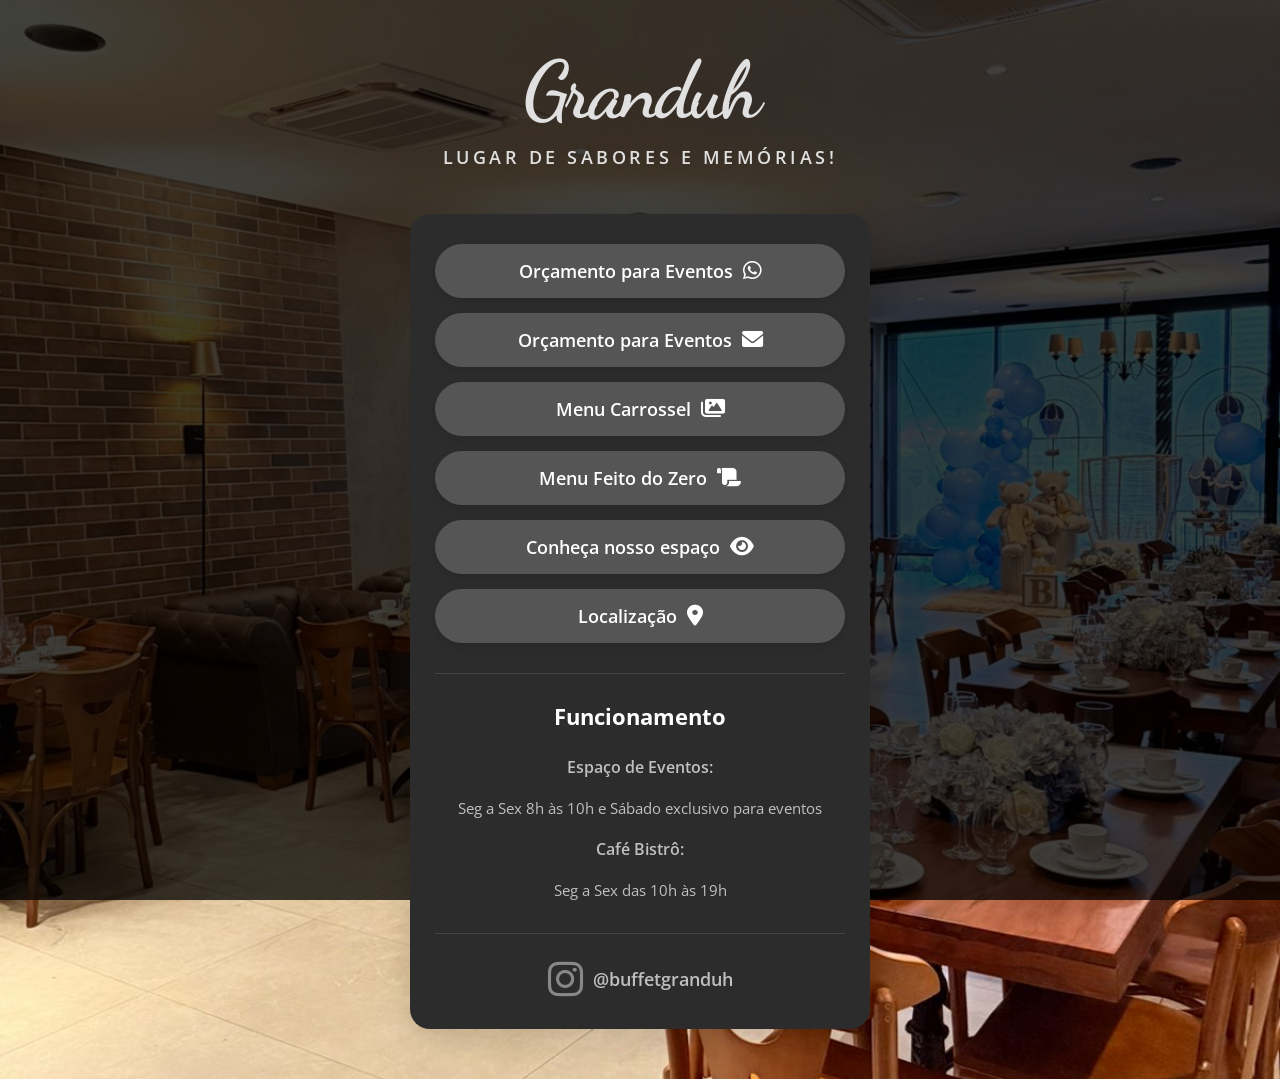
==== index.html @ c4400aa4 "como subir todos os arquivos de forma eficiente" ====
<!DOCTYPE html>
<html lang="pt-BR">
<head>
    <meta charset="UTF-8">
    <meta name="viewport" content="width=device-width, initial-scale=1.0">
    <title>Granduh - Buffet e Eventos</title>
    <!-- Link para o Font Awesome para os ícones -->
    <link rel="stylesheet" href="https://cdnjs.cloudflare.com/ajax/libs/font-awesome/6.0.0-beta3/css/all.min.css">
    <link rel="stylesheet" href="style.css">
</head>
<body class="theme-gray-black">
    <!-- Contêiner principal para toda a página, que receberá o background e o overlay via CSS -->
    <div class="page-container">
        <!-- Seção do cabeçalho com o logo e o slogan -->
        <header class="site-header">
            <!-- Aqui será o logo 'Granduh'. Pode ser um <h1> estilizado ou uma imagem <img> -->
            <h1 class="logo">Granduh</h1>
            <p class="tagline">LUGAR DE SABORES E MEMÓRIAS!</p>
        </header>

        <!-- O cartão principal de conteúdo, centralizado na página, que contém todos os elementos -->
        <main class="content-card">
            <!-- Seção de navegação com os botões de ação -->
                        <nav class="links-navigation">
                <a href="https://api.whatsapp.com/send/?phone=5563991335436&text&type=phone_number&app_absent=0" class="action-button">
                    <span>Orçamento para Eventos</span>
                    <i class="fab fa-whatsapp"></i>
                </a>
                <a href="#" class="action-button">
                    <span>Orçamento para Eventos</span>
                    <i class="fas fa-envelope"></i>
                </a>
                <!-- Link para o menu em carrossel -->
                <a href="menu-carrossel.html" class="action-button">
                    <span>Menu Carrossel</span>
                    <i class="fas fa-images"></i> <!-- Ícone de imagens para carrossel -->
                </a>
                <!-- Novo botão para o menu feito do zero -->
                <a href="menu-do-zero.html" class="action-button">
                    <span>Menu Feito do Zero</span>
                    <i class="fas fa-scroll"></i> <!-- Ícone de pergaminho para menu textual -->
                </a>
                <a href="https://www.instagram.com/buffetgranduh/" class="action-button">
                    <span>Conheça nosso espaço</span>
                    <i class="fas fa-eye"></i>
                </a>
                <a href="https://share.google/QjooSn7MTpg4clOXf" class="action-button">
                    <span>Localização</span>
                    <i class="fas fa-map-marker-alt"></i>
                </a>
            </nav>

            <!-- Seção de informações de funcionamento -->
            <section class="schedule-info">
                <h2 class="schedule-title">Funcionamento</h2>
                <div class="schedule-item">
                    <p class="schedule-category">Espaço de Eventos:</p>
                    <p class="schedule-details">Seg a Sex 8h às 10h e Sábado exclusivo para eventos</p>
                </div>
                <div class="schedule-item">
                    <p class="schedule-category">Café Bistrô:</p>
                    <p class="schedule-details">Seg a Sex das 10h às 19h</p>
                </div>
            </section>

            <!-- Rodapé do cartão com o link para o Instagram -->
            <footer class="social-link">
                <a href="https://www.instagram.com/buffetgranduh/" class="instagram-profile">
                    <i class="fab fa-instagram"></i>
                    <span>@buffetgranduh</span> <!-- Placeholder para o usuário do Instagram -->
                </a>
            </footer>
        </main>
    </div>
</body>
</html>
---- style.css ----
/* style.css */

/* Import Google Fonts - Dancing Script para o logo e Open Sans para o restante */
@import url('https://fonts.googleapis.com/css2?family=Dancing+Script:wght@400;700&family=Open+Sans:ital,wght@0,400;0,600;0,700;1,400&display=swap');

/* Reset Básico & Box Sizing */
*, *::before, *::after {
    box-sizing: border-box;
}

html {
    scroll-behavior: smooth; /* Rolagem suave para âncoras */
}

/* --- VARIÁVEIS CSS (PALETA ORIGINAL: BEGE, MARROM, BRONZE) --- */
/* Estas são as cores padrão, caso nenhuma classe de tema seja aplicada ao body */
:root {
    --page-bg-color: transparent; /* A imagem de fundo é o principal background */
    --page-overlay-color: rgba(76, 68, 60, 0.7); /* Marrom escuro com 70% de transparência */
    --header-text-color: #F2E3BC; /* Bege claro */
    --card-bg-color: #F2E3BC; /* Bege claro */
    --card-border-color: #E0D3B0; /* Tom mais claro da cor base do cartão */
    --main-text-color: #4C443C; /* Marrom escuro */
    --schedule-title-color: #2A2A2A; /* Quase preto */
    --button-bg-color: #B57E42; /* Bronze */
    --button-text-color: #F2E3BC; /* Bege claro */
    --button-hover-bg-color: #A36D3E; /* Bronze mais escuro */
    --social-icon-color: #B57E42; /* Bronze */
    --social-text-color: #4C443C; /* Marrom escuro */
    --social-hover-color: #B57E42; /* Bronze */
}

/* --- PALETA 1: CINZA E PRETO (THEME-GRAY-BLACK) --- */
body.theme-gray-black {
    --page-bg-color: #1A1A1A; /* Fundo muito escuro */
    --page-overlay-color: rgba(0, 0, 0, 0.75); /* Preto com transparência */
    --header-text-color: #E0E0E0; /* Cinza claro para o cabeçalho */
    --card-bg-color: #2C2C2C; /* Cinza escuro para o cartão */
    --card-border-color: #444444; /* Cinza médio escuro para divisores */
    --main-text-color: #C0C0C0; /* Cinza claro para texto geral */
    --schedule-title-color: #FFFFFF; /* Branco para o título de funcionamento */
    --button-bg-color: #555555; /* Cinza médio para botões */
    --button-text-color: #FFFFFF; /* Branco para texto dos botões */
    --button-hover-bg-color: #666666; /* Cinza mais claro para hover */
    --social-icon-color: #888888; /* Cinza para ícone social */
    --social-text-color: #C0C0C0; /* Cinza claro para texto social */
    --social-hover-color: #FFFFFF; /* Branco para hover social */
}

/* --- PALETA 2: BRANCO E PRETO (THEME-WHITE-BLACK) --- */
body.theme-white-black {
    --page-bg-color: #F8F8F8; /* Fundo muito claro */
    --page-overlay-color: rgba(255, 255, 255, 0.5); /* Branco com transparência (se a imagem de fundo for escura) */
    --header-text-color: #333333; /* Cinza escuro para o cabeçalho */
    --card-bg-color: #FFFFFF; /* Branco para o cartão */
    --card-border-color: #E0E0E0; /* Cinza claro para divisores */
    --main-text-color: #444444; /* Cinza escuro para texto geral */
    --schedule-title-color: #000000; /* Preto para o título de funcionamento */
    --button-bg-color: #000000; /* Preto para botões */
    --button-text-color: #FFFFFF; /* Branco para texto dos botões */
    --button-hover-bg-color: #333333; /* Cinza escuro para hover */
    --social-icon-color: #000000; /* Preto para ícone social */
    --social-text-color: #444444; /* Cinza escuro para texto social */
    --social-hover-color: #000000; /* Preto para hover social */
}


/* --- ESTILOS GERAIS DA PÁGINA (APLICAM AS VARIÁVEIS) --- */
body {
    margin: 0;
    font-family: 'Open Sans', sans-serif;
    color: var(--main-text-color); /* Usa a variável de cor principal */
    background-color: var(--page-bg-color); /* Usa a variável de cor de fundo */
    background-image: url('file/background.jpg'); /* !!! SUBSTITUA PELA SUA URL DE IMAGEM REAL DO BUFFET !!! */
    background-size: cover;
    background-position: center center;
    background-repeat: no-repeat;
    min-height: 100vh;
    display: flex;
    justify-content: center;
    align-items: flex-start;
    overflow-y: auto;
    -webkit-overflow-scrolling: touch;
    position: relative;
    transition: background-color 0.5s ease; /* Transição suave para mudança de tema */
}

/* Efeito de overlay no fundo */
body::before {
    content: '';
    position: fixed;
    top: 0;
    left: 0;
    width: 100%;
    height: 100%;
    background-color: var(--page-overlay-color); /* Usa a variável de cor do overlay */
    z-index: -1;
    transition: background-color 0.5s ease; /* Transição suave para mudança de tema */
}

/* Container principal para o cabeçalho e o cartão de conteúdo */
.page-container {
    display: flex;
    flex-direction: column;
    align-items: center;
    padding: 50px 20px;
    width: 100%;
    max-width: 500px;
    z-index: 1;
}

/* Seção do Cabeçalho */
.site-header {
    text-align: center;
    margin-bottom: 40px;
    color: var(--header-text-color); /* Usa a variável de cor do cabeçalho */
    transition: color 0.5s ease; /* Transição suave para mudança de tema */
}

.site-header .logo {
    font-family: 'Dancing Script', cursive;
    font-size: 5rem;
    margin: 0;
    line-height: 1;
    letter-spacing: -0.05em;
    font-weight: 700;
}

.site-header .tagline {
    font-size: 1.1rem;
    letter-spacing: 0.2em;
    margin-top: 15px;
    margin-bottom: 5px;
    text-transform: uppercase;
    font-weight: 600;
}

/* Cartão de Conteúdo Principal */
.content-card {
    background-color: var(--card-bg-color); /* Usa a variável de cor de fundo do cartão */
    border-radius: 20px;
    padding: 30px 25px;
    box-shadow: 0 10px 30px rgba(0, 0, 0, 0.15);
    width: 100%;
    transition: background-color 0.5s ease, box-shadow 0.5s ease; /* Transição suave para mudança de tema */
}

/* Botões de Ação */
.action-button {
    display: flex;
    align-items: center;
    justify-content: center;
    background-color: var(--button-bg-color); /* Usa a variável de cor do botão */
    color: var(--button-text-color); /* Usa a variável de cor do texto do botão */
    text-decoration: none;
    padding: 15px 20px;
    border-radius: 30px;
    margin-bottom: 15px;
    font-size: 1.1rem;
    font-weight: 600;
    transition: background-color 0.3s ease, box-shadow 0.3s ease, color 0.3s ease; /* Transições suaves */
    box-shadow: 0 4px 8px rgba(0, 0, 0, 0.1);
}

.action-button:last-of-type {
    margin-bottom: 0;
}

.action-button:hover {
    background-color: var(--button-hover-bg-color); /* Usa a variável de cor de hover do botão */
    box-shadow: 0 6px 12px rgba(0, 0, 0, 0.2);
}

.action-button i {
    margin-left: 10px;
    font-size: 1.2em;
}

/* Seção de Funcionamento */
.schedule-info {
    margin-top: 30px;
    padding-top: 25px;
    border-top: 1px solid var(--card-border-color); /* Usa a variável de cor de borda */
    text-align: center;
    line-height: 1.6;
    transition: border-color 0.5s ease; /* Transição suave para mudança de tema */
}

.schedule-info .schedule-title {
    font-size: 1.4rem;
    font-weight: 700;
    margin-top: 0;
    margin-bottom: 20px;
    color: var(--schedule-title-color); /* Usa a variável de cor do título */
    transition: color 0.5s ease; /* Transição suave para mudança de tema */
}

.schedule-info .schedule-item {
    margin-bottom: 10px;
}

.schedule-info .schedule-category {
    font-size: 1rem;
    font-weight: 600;
    color: var(--main-text-color); /* Usa a variável de cor principal */
}

.schedule-info .schedule-details {
    font-size: 0.95rem;
    color: var(--main-text-color); /* Usa a variável de cor principal */
}

/* Link de Mídias Sociais (Instagram) */
.social-link {
    margin-top: 30px;
    padding-top: 25px;
    border-top: 1px solid var(--card-border-color); /* Usa a variável de cor de borda */
    text-align: center;
    transition: border-color 0.5s ease; /* Transição suave para mudança de tema */
}

.social-link .instagram-profile {
    display: inline-flex;
    align-items: center;
    text-decoration: none;
    color: var(--social-text-color); /* Usa a variável de cor do texto social */
    font-size: 1.1rem;
    font-weight: 600;
    transition: color 0.3s ease;
}

.social-link .instagram-profile:hover {
    color: var(--social-hover-color); /* Usa a variável de cor de hover social */
}

.social-link .instagram-profile i {
    font-size: 2.5rem;
    margin-right: 10px;
    color: var(--social-icon-color); /* Usa a variável de cor do ícone social */
    transition: color 0.3s ease;
}

/* Ajustes Responsivos para Telas Menores */
@media (max-width: 600px) {
    .page-container {
        padding: 30px 15px;
    }

    .site-header .logo {
        font-size: 4rem;
    }

    .site-header .tagline {
        font-size: 0.95rem;
        letter-spacing: 0.15em;
    }

    .content-card {
        padding: 25px 20px;
    }

    .action-button {
        font-size: 1rem;
        padding: 12px 18px;
    }

    .schedule-info .schedule-title {
        font-size: 1.3rem;
    }

    .schedule-info .schedule-category,
    .schedule-info .schedule-details {
        font-size: 0.9rem;
    }

    .social-link .instagram-profile i {
        font-size: 2.2rem;
    }
    .social-link .instagram-profile span {
        font-size: 1.05rem;
    }
}

@media (max-width: 400px) {
    .site-header .logo {
        font-size: 3.5rem;
    }
    .site-header .tagline {
        font-size: 0.85rem;
        letter-spacing: 0.1em;
    }
    .action-button {
        font-size: 0.9rem;
        padding: 10px 15px;
    }
    .social-link .instagram-profile i {
        font-size: 2rem;
    }
    .social-link .instagram-profile span {
        font-size: 1rem;
    }
}
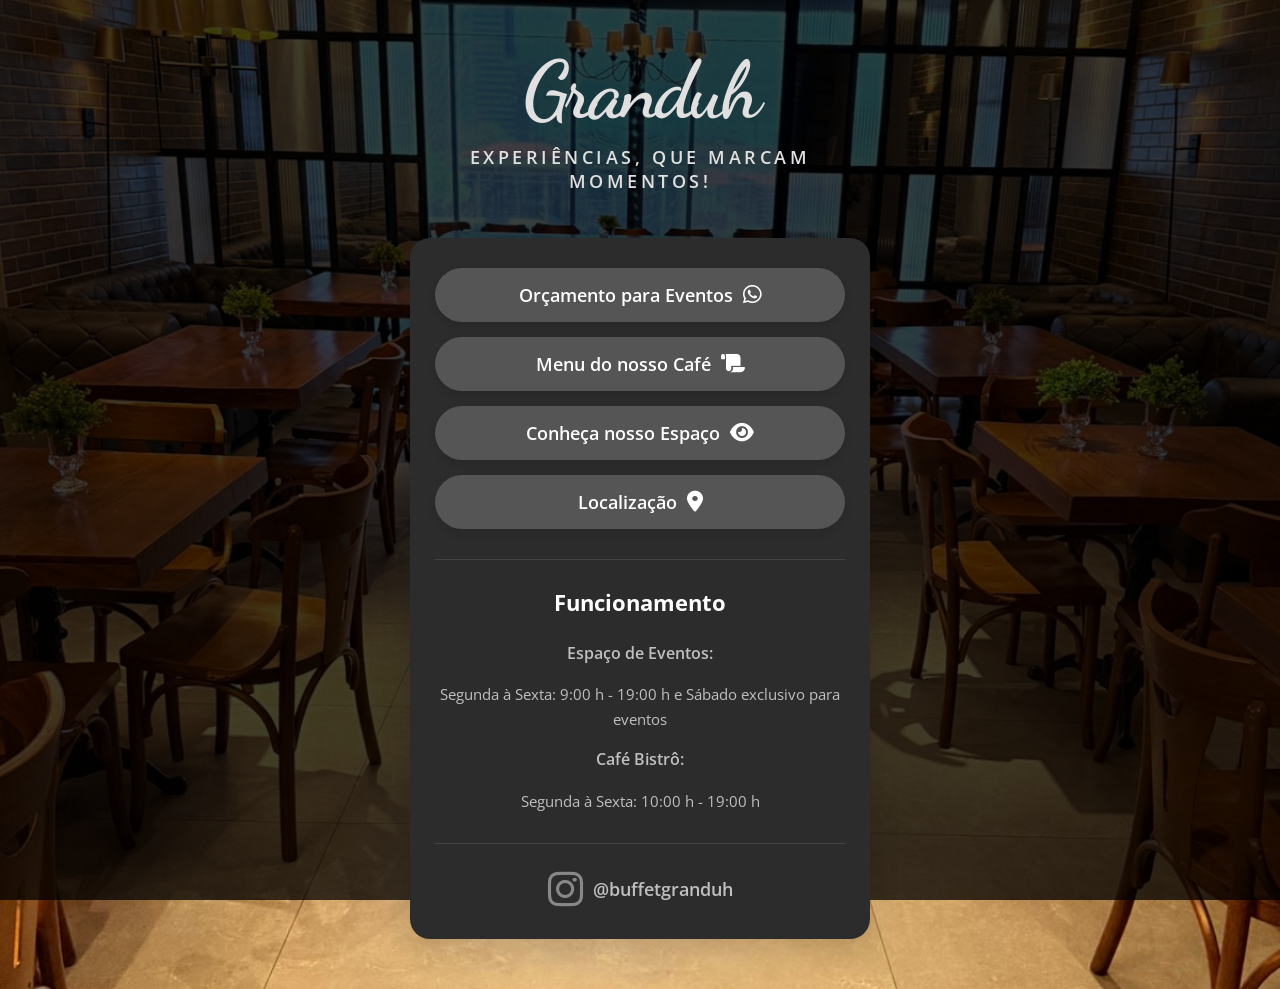
==== commit 76853ff5: "Ultimas Mudanças para ir online" ====
--- a/index.html
+++ b/index.html
@@ -15,7 +15,7 @@
         <header class="site-header">
             <!-- Aqui será o logo 'Granduh'. Pode ser um <h1> estilizado ou uma imagem <img> -->
             <h1 class="logo">Granduh</h1>
-            <p class="tagline">LUGAR DE SABORES E MEMÓRIAS!</p>
+            <p class="tagline">EXPERIÊNCIAS, QUE MARCAM MOMENTOS!</p>
         </header>
 
         <!-- O cartão principal de conteúdo, centralizado na página, que contém todos os elementos -->
@@ -26,22 +26,13 @@
                     <span>Orçamento para Eventos</span>
                     <i class="fab fa-whatsapp"></i>
                 </a>
-                <a href="#" class="action-button">
-                    <span>Orçamento para Eventos</span>
-                    <i class="fas fa-envelope"></i>
-                </a>
-                <!-- Link para o menu em carrossel -->
-                <a href="menu-carrossel.html" class="action-button">
-                    <span>Menu Carrossel</span>
-                    <i class="fas fa-images"></i> <!-- Ícone de imagens para carrossel -->
-                </a>
                 <!-- Novo botão para o menu feito do zero -->
                 <a href="menu-do-zero.html" class="action-button">
-                    <span>Menu Feito do Zero</span>
+                    <span>Menu do nosso Café</span>
                     <i class="fas fa-scroll"></i> <!-- Ícone de pergaminho para menu textual -->
                 </a>
                 <a href="https://www.instagram.com/buffetgranduh/" class="action-button">
-                    <span>Conheça nosso espaço</span>
+                    <span>Conheça nosso Espaço</span>
                     <i class="fas fa-eye"></i>
                 </a>
                 <a href="https://share.google/QjooSn7MTpg4clOXf" class="action-button">
@@ -55,11 +46,11 @@
                 <h2 class="schedule-title">Funcionamento</h2>
                 <div class="schedule-item">
                     <p class="schedule-category">Espaço de Eventos:</p>
-                    <p class="schedule-details">Seg a Sex 8h às 10h e Sábado exclusivo para eventos</p>
+                    <p class="schedule-details">Segunda à Sexta: 9:00 h - 19:00 h e Sábado exclusivo para eventos</p>
                 </div>
                 <div class="schedule-item">
                     <p class="schedule-category">Café Bistrô:</p>
-                    <p class="schedule-details">Seg a Sex das 10h às 19h</p>
+                    <p class="schedule-details">Segunda à Sexta: 10:00 h - 19:00 h</p>
                 </div>
             </section>
 
--- a/style.css
+++ b/style.css
@@ -71,7 +71,7 @@
     font-family: 'Open Sans', sans-serif;
     color: var(--main-text-color); /* Usa a variável de cor principal */
     background-color: var(--page-bg-color); /* Usa a variável de cor de fundo */
-    background-image: url('file/background.jpg'); /* !!! SUBSTITUA PELA SUA URL DE IMAGEM REAL DO BUFFET !!! */
+    background-image: url('file/background-2.jpg'); /* !!! SUBSTITUA PELA SUA URL DE IMAGEM REAL DO BUFFET !!! */
     background-size: cover;
     background-position: center center;
     background-repeat: no-repeat;
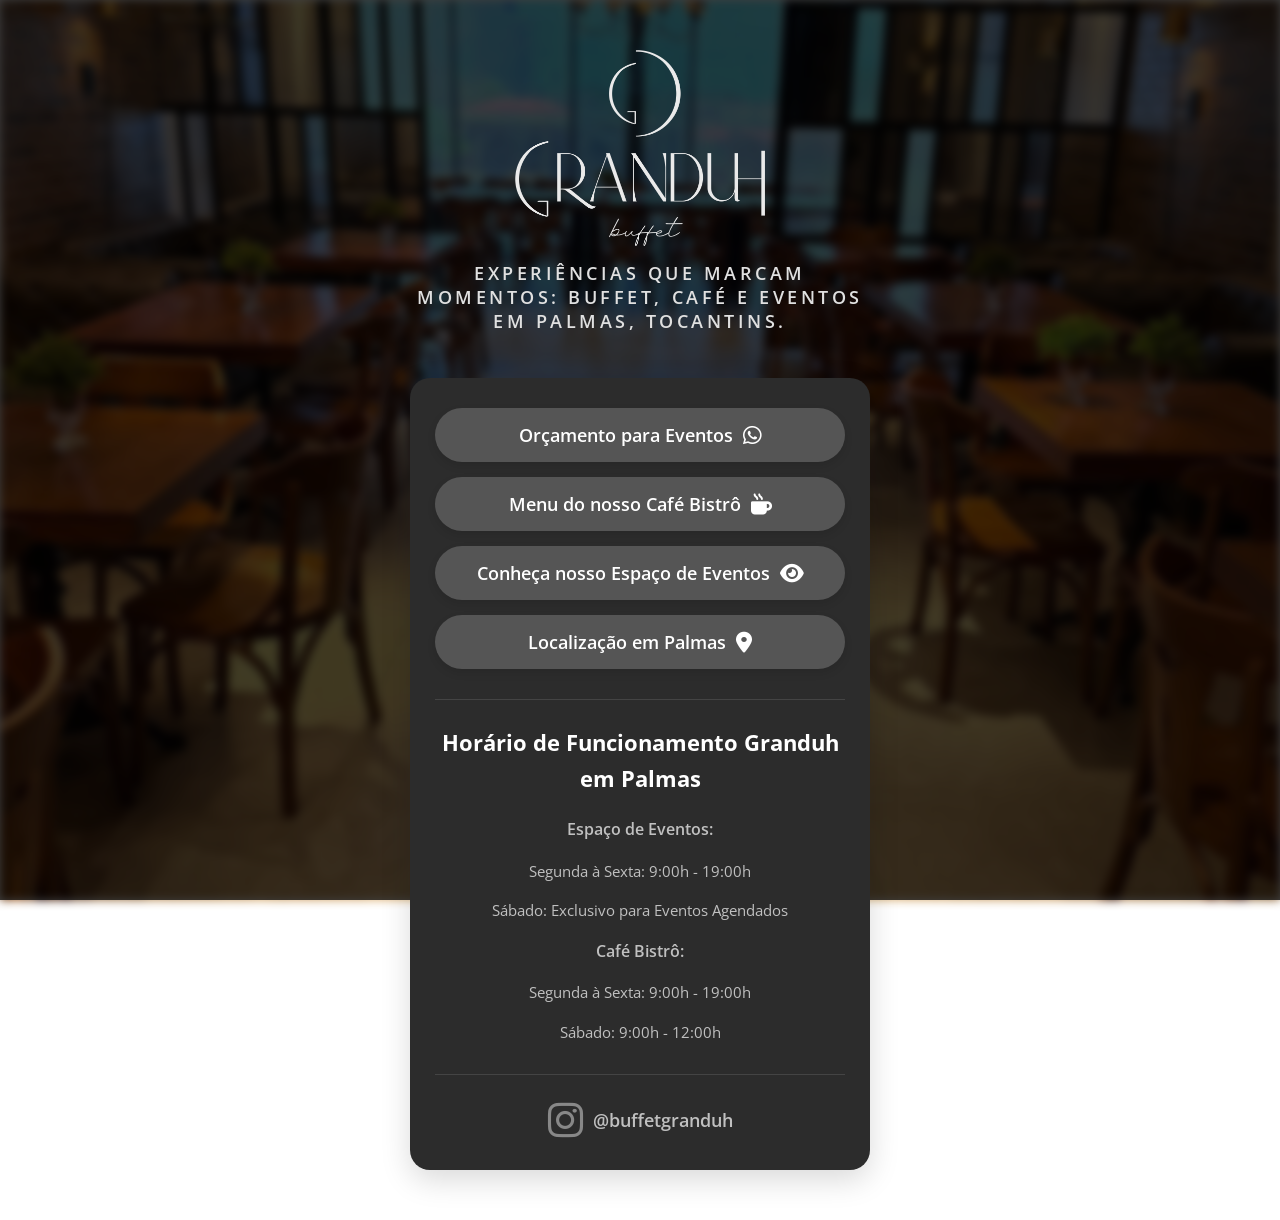
==== commit 333884fe: "Antes de comprar o dominio" ====
--- a/index.html
+++ b/index.html
@@ -3,62 +3,92 @@
 <head>
     <meta charset="UTF-8">
     <meta name="viewport" content="width=device-width, initial-scale=1.0">
-    <title>Granduh - Buffet e Eventos</title>
+    <!-- Título da Página: Mais descritivo e com palavras-chave -->
+    <title>Granduh Buffet e Eventos - Seu Espaço para Momentos Inesquecíveis em Palmas, Tocantins</title>
+    
+    <!-- Meta Descrição para SEO (muito importante para snippets em buscadores) -->
+    <meta name="description" content="Granduh Buffet e Eventos: Especialistas em tornar seus momentos inesquecíveis. Oferecemos buffet completo, espaço elegante para eventos, e um aconchegante Café Bistrô. Localizado em Palmas, Tocantins.">
+    
+    <!-- Meta Keywords (menos impacto hoje, mas ainda útil) -->
+    <meta name="keywords" content="Granduh, buffet, eventos, festas, casamento, aniversário, coffee break, brunch, café bistrô, confraternização, Palmas, Tocantins, espaço para eventos, melhor buffet de Palmas, eventos Palmas">
+    
+    <!-- Canonical URL (importante se houver mais de uma URL para o mesmo conteúdo) -->
+    <link rel="canonical" href="https://www.granduhbuffet.com.br/"> <!-- !!! SUBSTITUA PELA URL REAL DO SEU SITE !!! -->
+
+    <!-- Open Graph Tags para redes sociais (Facebook, LinkedIn, WhatsApp) -->
+    <meta property="og:title" content="Granduh Buffet e Eventos - Momentos Inesquecíveis em Palmas, Tocantins">
+    <meta property="og:description" content="Especialistas em tornar seus momentos inesquecíveis. Buffet completo, espaço elegante para eventos e um aconchegante Café Bistrô.">
+    <meta property="og:type" content="website">
+    <meta property="og:url" content="https://www.granduhbuffet.com.br/"> <!-- !!! SUBSTITUA PELA URL REAL DO SEU SITE !!! -->
+    <!-- CORRIGIDO: O content deve ser a URL completa da imagem. -->
+    <meta property="og:image" content="https://www.granduhbuffet.com.br/file/Logo circular.png"> <!-- !!! SUBSTITUA PELA URL COMPLETA E REAL DA IMAGEM DO LOGO CIRCULAR !!! -->
+    <meta property="og:locale" content="pt_BR">
+    <meta property="og:site_name" content="Granduh Buffet e Eventos"> <!-- Nome do site para Open Graph -->
+    <meta property="og:see_also" content="https://www.facebook.com/profile.php?id=61563611214140">
+
+    <!-- Favicon (ícone que aparece na aba do navegador) -->
+    <link rel="icon" href="favicon.ico" type="image/x-icon"> <!-- Crie um favicon.ico e coloque na raiz do seu site -->
+    <link rel="apple-touch-icon" href="apple-touch-icon.png"> <!-- Para ícone de atalho em dispositivos iOS -->
+
     <!-- Link para o Font Awesome para os ícones -->
     <link rel="stylesheet" href="https://cdnjs.cloudflare.com/ajax/libs/font-awesome/6.0.0-beta3/css/all.min.css">
     <link rel="stylesheet" href="style.css">
 </head>
 <body class="theme-gray-black">
-    <!-- Contêiner principal para toda a página, que receberá o background e o overlay via CSS -->
     <div class="page-container">
-        <!-- Seção do cabeçalho com o logo e o slogan -->
         <header class="site-header">
-            <!-- Aqui será o logo 'Granduh'. Pode ser um <h1> estilizado ou uma imagem <img> -->
-            <h1 class="logo">Granduh</h1>
-            <p class="tagline">EXPERIÊNCIAS, QUE MARCAM MOMENTOS!</p>
+            <!-- Logo agora é uma imagem. O alt text é crucial para SEO e acessibilidade. -->
+            <img src="file/Logo4.png" alt="Granduh Buffet e Eventos em Palmas" class="logo-image">
+            <!-- O h1 textual anterior foi substituído pela imagem do logo. 
+                 Se a imagem do logo for puramente decorativa ou você quiser um h1 textual forte para SEO,
+                 poderíamos adicionar um <h1> visualmente escondido, mas para a maioria dos casos,
+                 o alt text da imagem já serve bem. -->
+            <p class="tagline">Experiências que marcam momentos: Buffet, Café e Eventos em Palmas, Tocantins.</p>
         </header>
 
-        <!-- O cartão principal de conteúdo, centralizado na página, que contém todos os elementos -->
         <main class="content-card">
-            <!-- Seção de navegação com os botões de ação -->
-                        <nav class="links-navigation">
-                <a href="https://api.whatsapp.com/send/?phone=5563991335436&text&type=phone_number&app_absent=0" class="action-button">
+            <nav class="links-navigation">
+                <!-- WhatsApp com mensagem pré-preenchida -->
+                <a href="https://api.whatsapp.com/send/?phone=5563991335436&text=Olá, gostaria de um orçamento para eventos no Granduh Buffet em Palmas." class="action-button"  rel="noopener noreferrer">
                     <span>Orçamento para Eventos</span>
                     <i class="fab fa-whatsapp"></i>
                 </a>
-                <!-- Novo botão para o menu feito do zero -->
+                <!-- Botão para o menu do Café com ícone mais relevante -->
                 <a href="menu-do-zero.html" class="action-button">
-                    <span>Menu do nosso Café</span>
-                    <i class="fas fa-scroll"></i> <!-- Ícone de pergaminho para menu textual -->
+                    <span>Menu do nosso Café Bistrô</span>
+                    <i class="fas fa-mug-hot"></i> <!-- Ícone de xícara de café -->
                 </a>
-                <a href="https://www.instagram.com/buffetgranduh/" class="action-button">
-                    <span>Conheça nosso Espaço</span>
+                <a href="https://www.instagram.com/buffetgranduh/" class="action-button"  rel="noopener noreferrer">
+                    <span>Conheça nosso Espaço de Eventos</span>
                     <i class="fas fa-eye"></i>
                 </a>
-                <a href="https://share.google/QjooSn7MTpg4clOXf" class="action-button">
-                    <span>Localização</span>
+                <!-- Link de Localização com target e rel para abrir em nova aba -->
+                <a href="https://share.google/QjooSn7MTpg4clOXf" class="action-button"  rel="noopener noreferrer">
+                    <span>Localização em Palmas</span>
                     <i class="fas fa-map-marker-alt"></i>
                 </a>
             </nav>
 
-            <!-- Seção de informações de funcionamento -->
             <section class="schedule-info">
-                <h2 class="schedule-title">Funcionamento</h2>
+                <!-- Título do funcionamento mais descritivo -->
+                <h2 class="schedule-title">Horário de Funcionamento Granduh em Palmas</h2>
                 <div class="schedule-item">
                     <p class="schedule-category">Espaço de Eventos:</p>
-                    <p class="schedule-details">Segunda à Sexta: 9:00 h - 19:00 h e Sábado exclusivo para eventos</p>
+                    <p class="schedule-details">Segunda à Sexta: 9:00h - 19:00h</p>
+                    <p class="schedule-details">Sábado: Exclusivo para Eventos Agendados</p>
                 </div>
                 <div class="schedule-item">
                     <p class="schedule-category">Café Bistrô:</p>
-                    <p class="schedule-details">Segunda à Sexta: 10:00 h - 19:00 h</p>
+                    <p class="schedule-details">Segunda à Sexta: 9:00h - 19:00h</p>
+                    <p class="schedule-details">Sábado: 9:00h - 12:00h</p>
                 </div>
             </section>
 
-            <!-- Rodapé do cartão com o link para o Instagram -->
             <footer class="social-link">
-                <a href="https://www.instagram.com/buffetgranduh/" class="instagram-profile">
+                <!-- Instagram com target e rel para abrir em nova aba -->
+                <a href="https://www.instagram.com/buffetgranduh/" class="instagram-profile"  rel="noopener noreferrer">
                     <i class="fab fa-instagram"></i>
-                    <span>@buffetgranduh</span> <!-- Placeholder para o usuário do Instagram -->
+                    <span>@buffetgranduh</span>
                 </a>
             </footer>
         </main>
--- a/style.css
+++ b/style.css
@@ -15,7 +15,7 @@
 /* --- VARIÁVEIS CSS (PALETA ORIGINAL: BEGE, MARROM, BRONZE) --- */
 /* Estas são as cores padrão, caso nenhuma classe de tema seja aplicada ao body */
 :root {
-    --page-bg-color: transparent; /* A imagem de fundo é o principal background */
+    --page-bg-color: transparent; /* A imagem de fundo é o principal background (agora tratada por ::before) */
     --page-overlay-color: rgba(76, 68, 60, 0.7); /* Marrom escuro com 70% de transparência */
     --header-text-color: #F2E3BC; /* Bege claro */
     --card-bg-color: #F2E3BC; /* Bege claro */
@@ -32,7 +32,7 @@
 
 /* --- PALETA 1: CINZA E PRETO (THEME-GRAY-BLACK) --- */
 body.theme-gray-black {
-    --page-bg-color: #1A1A1A; /* Fundo muito escuro */
+    --page-bg-color: #1A1A1A; /* Fundo muito escuro (agora tratado por ::before) */
     --page-overlay-color: rgba(0, 0, 0, 0.75); /* Preto com transparência */
     --header-text-color: #E0E0E0; /* Cinza claro para o cabeçalho */
     --card-bg-color: #2C2C2C; /* Cinza escuro para o cartão */
@@ -49,8 +49,8 @@
 
 /* --- PALETA 2: BRANCO E PRETO (THEME-WHITE-BLACK) --- */
 body.theme-white-black {
-    --page-bg-color: #F8F8F8; /* Fundo muito claro */
-    --page-overlay-color: rgba(255, 255, 255, 0.5); /* Branco com transparência (se a imagem de fundo for escura) */
+    --page-bg-color: #F8F8F8; /* Fundo muito claro (agora tratado por ::before) */
+    --page-overlay-color: rgba(255, 255, 255, 0.5); /* Branco com transparência */
     --header-text-color: #333333; /* Cinza escuro para o cabeçalho */
     --card-bg-color: #FFFFFF; /* Branco para o cartão */
     --card-border-color: #E0E0E0; /* Cinza claro para divisores */
@@ -70,11 +70,7 @@
     margin: 0;
     font-family: 'Open Sans', sans-serif;
     color: var(--main-text-color); /* Usa a variável de cor principal */
-    background-color: var(--page-bg-color); /* Usa a variável de cor de fundo */
-    background-image: url('file/background-2.jpg'); /* !!! SUBSTITUA PELA SUA URL DE IMAGEM REAL DO BUFFET !!! */
-    background-size: cover;
-    background-position: center center;
-    background-repeat: no-repeat;
+    /* REMOVIDO: background-color e background-image agora serão tratados por pseudo-elementos */
     min-height: 100vh;
     display: flex;
     justify-content: center;
@@ -82,10 +78,10 @@
     overflow-y: auto;
     -webkit-overflow-scrolling: touch;
     position: relative;
-    transition: background-color 0.5s ease; /* Transição suave para mudança de tema */
-}
-
-/* Efeito de overlay no fundo */
+    /* transition: background-color 0.5s ease; (Pode ser removido pois a cor agora está no ::after) */
+}
+
+/* Novo: Pseudo-elemento para a imagem de fundo desfocada */
 body::before {
     content: '';
     position: fixed;
@@ -93,8 +89,25 @@
     left: 0;
     width: 100%;
     height: 100%;
+    background-image: url('file/background-2.jpg'); /* !!! MANTENHA A URL DA SUA IMAGEM DE FUNDO AQUI !!! */
+    background-size: cover;
+    background-position: center center;
+    background-repeat: no-repeat;
+    filter: blur(5px); /* Ajuste este valor (ex: 3px, 8px) para controlar o nível de desfoque */
+    z-index: -2; /* Fica abaixo da camada de overlay e do conteúdo */
+    transition: filter 0.5s ease; /* Transição suave se o desfoque for alterado */
+}
+
+/* Pseudo-elemento para o overlay de cor (agora é ::after) */
+body::after { /* ATUALIZADO de ::before para ::after */
+    content: '';
+    position: fixed;
+    top: 0;
+    left: 0;
+    width: 100%;
+    height: 100%;
     background-color: var(--page-overlay-color); /* Usa a variável de cor do overlay */
-    z-index: -1;
+    z-index: -1; /* Fica acima da imagem desfocada, mas abaixo do conteúdo principal */
     transition: background-color 0.5s ease; /* Transição suave para mudança de tema */
 }
 
@@ -106,7 +119,7 @@
     padding: 50px 20px;
     width: 100%;
     max-width: 500px;
-    z-index: 1;
+    z-index: 1; /* Garante que o conteúdo fique acima do background e do overlay */
 }
 
 /* Seção do Cabeçalho */
@@ -117,6 +130,16 @@
     transition: color 0.5s ease; /* Transição suave para mudança de tema */
 }
 
+/* Estilos para a imagem do logo */
+.site-header .logo-image {
+    max-width: 250px; /* Limita a largura máxima do logo */
+    height: auto; /* Mantém a proporção da imagem */
+    margin: 0 auto 10px auto; /* Centraliza a imagem e adiciona uma margem inferior */
+    display: block; /* Garante que a imagem se comporte como um bloco e respeite o margin: auto */
+}
+
+/* IMPORTANTE: Remover ou comentar as regras abaixo, pois o <h1> com a classe .logo não está mais no HTML */
+/*
 .site-header .logo {
     font-family: 'Dancing Script', cursive;
     font-size: 5rem;
@@ -125,11 +148,12 @@
     letter-spacing: -0.05em;
     font-weight: 700;
 }
+*/
 
 .site-header .tagline {
     font-size: 1.1rem;
     letter-spacing: 0.2em;
-    margin-top: 15px;
+    margin-top: 15px; /* Ajuste se necessário após o logo */
     margin-bottom: 5px;
     text-transform: uppercase;
     font-weight: 600;
@@ -246,9 +270,18 @@
         padding: 30px 15px;
     }
 
+    /* Ajustes para a imagem do logo em telas menores */
+    .site-header .logo-image {
+        max-width: 200px; /* Reduz o tamanho do logo em telas menores */
+        margin-bottom: 8px; /* Ajusta a margem inferior */
+    }
+
+    /* IMPORTANTE: Remover ou comentar as regras abaixo, pois o <h1> com a classe .logo não está mais no HTML */
+    /*
     .site-header .logo {
         font-size: 4rem;
     }
+    */
 
     .site-header .tagline {
         font-size: 0.95rem;
@@ -282,9 +315,17 @@
 }
 
 @media (max-width: 400px) {
+    /* Ajustes para a imagem do logo em telas muito pequenas */
+    .site-header .logo-image {
+        max-width: 150px; /* Reduz ainda mais o tamanho do logo */
+        margin-bottom: 6px;
+    }
+    /* IMPORTANTE: Remover ou comentar as regras abaixo, pois o <h1> com a classe .logo não está mais no HTML */
+    /*
     .site-header .logo {
         font-size: 3.5rem;
     }
+    */
     .site-header .tagline {
         font-size: 0.85rem;
         letter-spacing: 0.1em;
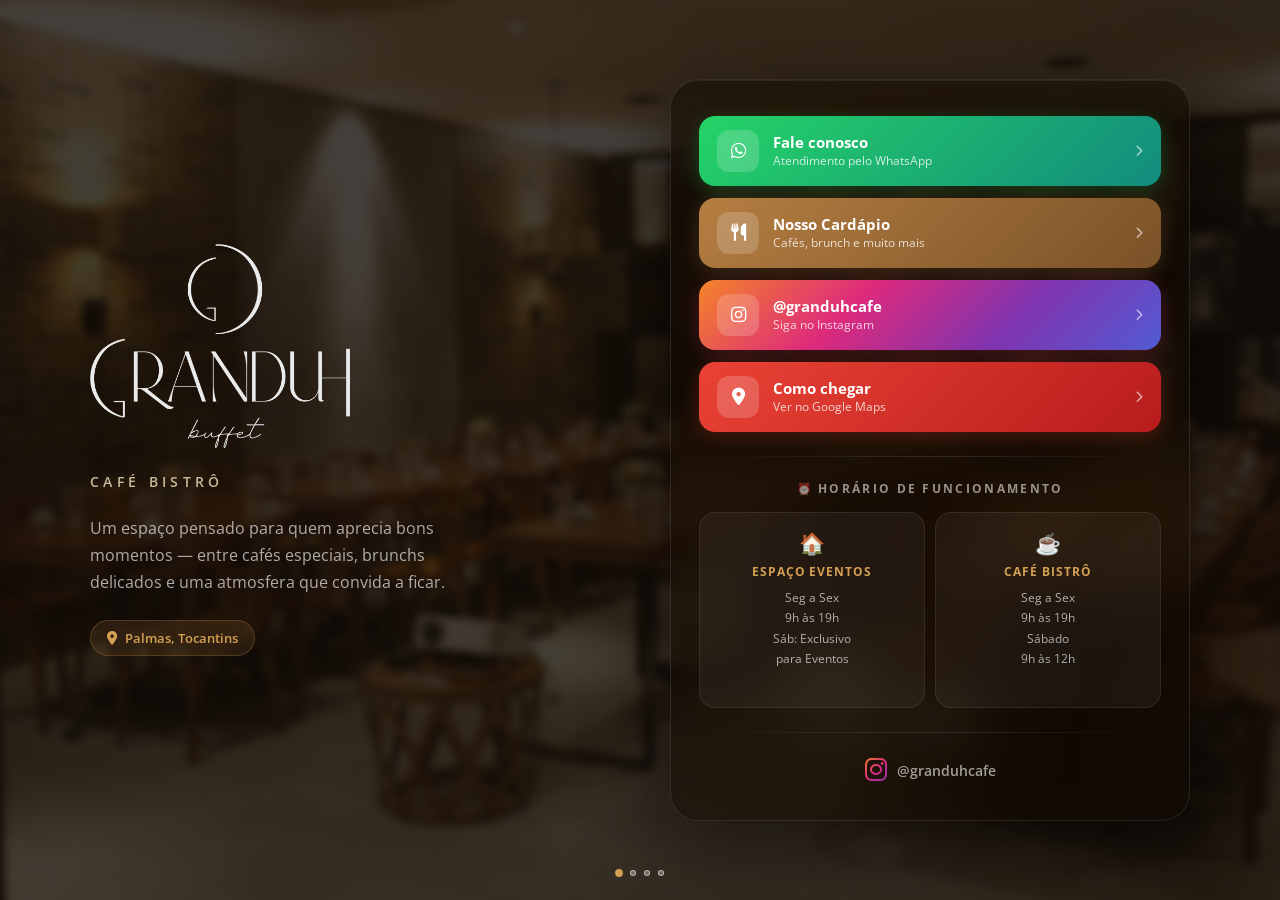
==== commit 9d7327a8: "Atualização de tudo o visual" ====
--- a/index.html
+++ b/index.html
@@ -3,95 +3,615 @@
 <head>
     <meta charset="UTF-8">
     <meta name="viewport" content="width=device-width, initial-scale=1.0">
-    <!-- Título da Página: Mais descritivo e com palavras-chave -->
-    <title>Granduh Buffet e Eventos - Seu Espaço para Momentos Inesquecíveis em Palmas, Tocantins</title>
-    
-    <!-- Meta Descrição para SEO (muito importante para snippets em buscadores) -->
-    <meta name="description" content="Granduh Buffet e Eventos: Especialistas em tornar seus momentos inesquecíveis. Oferecemos buffet completo, espaço elegante para eventos, e um aconchegante Café Bistrô. Localizado em Palmas, Tocantins.">
-    
-    <!-- Meta Keywords (menos impacto hoje, mas ainda útil) -->
-    <meta name="keywords" content="Granduh, buffet, eventos, festas, casamento, aniversário, coffee break, brunch, café bistrô, confraternização, Palmas, Tocantins, espaço para eventos, melhor buffet de Palmas, eventos Palmas">
-    
-    <!-- Canonical URL (importante se houver mais de uma URL para o mesmo conteúdo) -->
-    <link rel="canonical" href="https://www.granduhbuffet.com.br/"> <!-- !!! SUBSTITUA PELA URL REAL DO SEU SITE !!! -->
-
-    <!-- Open Graph Tags para redes sociais (Facebook, LinkedIn, WhatsApp) -->
-    <meta property="og:title" content="Granduh Buffet e Eventos - Momentos Inesquecíveis em Palmas, Tocantins">
-    <meta property="og:description" content="Especialistas em tornar seus momentos inesquecíveis. Buffet completo, espaço elegante para eventos e um aconchegante Café Bistrô.">
+    <title>Granduh Café Bistrô | Palmas - TO</title>
+    <meta name="description" content="Granduh Café Bistrô em Palmas, Tocantins. Cafés especiais, brunch e ambiente aconchegante.">
+    <meta name="keywords" content="café, bistrô, brunch, palmas, tocantins, granduh, café especial">
+    <meta name="author" content="Granduh Café Bistrô">
+    <link rel="canonical" href="https://granduhcafe.com.br/">
+
+    <!-- Open Graph -->
+    <meta property="og:title" content="Granduh Café Bistrô">
+    <meta property="og:description" content="Cafés especiais, brunch e ambiente aconchegante em Palmas, TO.">
+    <meta property="og:image" content="https://granduhcafe.com.br/file/Logo4.png">
+    <meta property="og:url" content="https://granduhcafe.com.br/">
     <meta property="og:type" content="website">
-    <meta property="og:url" content="https://www.granduhbuffet.com.br/"> <!-- !!! SUBSTITUA PELA URL REAL DO SEU SITE !!! -->
-    <!-- CORRIGIDO: O content deve ser a URL completa da imagem. -->
-    <meta property="og:image" content="https://www.granduhbuffet.com.br/file/Logo circular.png"> <!-- !!! SUBSTITUA PELA URL COMPLETA E REAL DA IMAGEM DO LOGO CIRCULAR !!! -->
-    <meta property="og:locale" content="pt_BR">
-    <meta property="og:site_name" content="Granduh Buffet e Eventos"> <!-- Nome do site para Open Graph -->
-    <meta property="og:see_also" content="https://www.facebook.com/profile.php?id=61563611214140">
-
-    <!-- Favicon (ícone que aparece na aba do navegador) -->
-    <link rel="icon" href="favicon.ico" type="image/x-icon"> <!-- Crie um favicon.ico e coloque na raiz do seu site -->
-    <link rel="apple-touch-icon" href="apple-touch-icon.png"> <!-- Para ícone de atalho em dispositivos iOS -->
-
-    <!-- Link para o Font Awesome para os ícones -->
-    <link rel="stylesheet" href="https://cdnjs.cloudflare.com/ajax/libs/font-awesome/6.0.0-beta3/css/all.min.css">
-    <link rel="stylesheet" href="style.css">
+
+    <!-- Font Awesome -->
+    <link rel="stylesheet" href="https://cdnjs.cloudflare.com/ajax/libs/font-awesome/6.5.0/css/all.min.css">
+
+    <!-- Google Fonts -->
+    <link href="https://fonts.googleapis.com/css2?family=Dancing+Script:wght@400;700&family=Open+Sans:wght@300;400;600;700&display=swap" rel="stylesheet">
+
+    <style>
+        *, *::before, *::after {
+            box-sizing: border-box;
+            margin: 0;
+            padding: 0;
+        }
+
+        :root {
+            --bronze: #B57E42;
+            --bronze-dark: #8C5E2A;
+            --bronze-light: #D4A054;
+            --cream: #F2E3BC;
+            --brown-dark: #4C443C;
+            --overlay: rgba(20, 14, 8, 0.65);
+            --card-bg: rgba(15, 10, 5, 0.55);
+            --card-border: rgba(255, 255, 255, 0.1);
+            --transition: 0.3s ease;
+        }
+
+        html { scroll-behavior: smooth; }
+
+        body {
+            font-family: 'Open Sans', sans-serif;
+            min-height: 100vh;
+            overflow-x: hidden;
+            background-color: #1a1008;
+        }
+
+        /* =============================================
+           FUNDO DINÂMICO COM CROSSFADE
+        ============================================= */
+        .bg-slider {
+            position: fixed;
+            inset: 0;
+            z-index: 0;
+        }
+
+        .bg-slide {
+            position: absolute;
+            inset: 0;
+            background-size: cover;
+            background-position: center;
+            opacity: 0;
+            transition: opacity 1.8s ease-in-out;
+            transform: scale(1.05);
+            filter: blur(4px) brightness(0.6);
+        }
+
+        .bg-slide.active { opacity: 1; }
+
+        .bg-slide:nth-child(1) { background-image: url('file/fundo-1.jpeg'); }
+        .bg-slide:nth-child(2) { background-image: url('file/fundo-2.jpeg'); }
+        .bg-slide:nth-child(3) { background-image: url('file/fundo-3.jpeg'); }
+        .bg-slide:nth-child(4) { background-image: url('file/fundo-4.jpeg'); }
+
+        /* Overlay geral */
+        .bg-overlay {
+            position: fixed;
+            inset: 0;
+            background: var(--overlay);
+            z-index: 1;
+        }
+
+        /* Indicadores do slideshow */
+        .bg-indicators {
+            position: fixed;
+            bottom: 24px;
+            left: 50%;
+            transform: translateX(-50%);
+            display: flex;
+            gap: 8px;
+            z-index: 10;
+        }
+
+        .bg-dot {
+            width: 6px;
+            height: 6px;
+            border-radius: 50%;
+            background: rgba(255,255,255,0.3);
+            border: 1px solid rgba(255,255,255,0.5);
+            cursor: pointer;
+            transition: all 0.4s ease;
+        }
+
+        .bg-dot.active {
+            background: var(--bronze-light);
+            border-color: var(--bronze-light);
+            transform: scale(1.3);
+        }
+
+        /* =============================================
+           LAYOUT PRINCIPAL
+        ============================================= */
+        .page-wrapper {
+            position: relative;
+            z-index: 2;
+            min-height: 100vh;
+            display: flex;
+            align-items: center;
+            justify-content: center;
+            padding: 40px 20px;
+        }
+
+        /* DESKTOP: dois painéis lado a lado */
+        .page-layout {
+            width: 100%;
+            max-width: 1100px;
+            display: grid;
+            grid-template-columns: 1fr 1fr;
+            gap: 60px;
+            align-items: center;
+        }
+
+        /* MOBILE: coluna única */
+        @media (max-width: 900px) {
+            .page-layout {
+                grid-template-columns: 1fr;
+                max-width: 480px;
+                gap: 30px;
+            }
+        }
+
+        /* =============================================
+           PAINEL ESQUERDO — Branding
+        ============================================= */
+        .brand-panel {
+            display: flex;
+            flex-direction: column;
+            align-items: flex-start;
+            gap: 24px;
+            animation: fadeInLeft 0.9s ease both;
+        }
+
+        @media (max-width: 900px) {
+            .brand-panel {
+                align-items: center;
+                text-align: center;
+                animation: fadeInDown 0.9s ease both;
+            }
+        }
+
+        .logo-image {
+            max-width: 260px;
+            height: auto;
+            display: block;
+            filter: drop-shadow(0 6px 20px rgba(0,0,0,0.6));
+        }
+
+        @media (max-width: 900px) {
+            .logo-image { max-width: 200px; margin: 0 auto; }
+        }
+
+        .brand-tagline {
+            color: var(--cream);
+            font-size: 0.9rem;
+            letter-spacing: 0.3em;
+            text-transform: uppercase;
+            font-weight: 600;
+            opacity: 0.8;
+        }
+
+        .brand-description {
+            color: rgba(255,255,255,0.65);
+            font-size: 1rem;
+            line-height: 1.7;
+            max-width: 380px;
+        }
+
+        @media (max-width: 900px) {
+            .brand-description { display: none; }
+        }
+
+        .location-badge {
+            display: inline-flex;
+            align-items: center;
+            gap: 8px;
+            background: rgba(181, 126, 66, 0.15);
+            border: 1px solid rgba(181, 126, 66, 0.3);
+            color: var(--bronze-light);
+            padding: 8px 16px;
+            border-radius: 30px;
+            font-size: 0.82rem;
+            font-weight: 600;
+        }
+
+        .location-badge i { font-size: 0.85rem; }
+
+        /* =============================================
+           PAINEL DIREITO — Card de ações
+        ============================================= */
+        .content-card {
+            background: var(--card-bg);
+            backdrop-filter: blur(24px) saturate(160%);
+            -webkit-backdrop-filter: blur(24px) saturate(160%);
+            border: 1px solid var(--card-border);
+            border-radius: 28px;
+            padding: 36px 28px;
+            box-shadow:
+                0 24px 80px rgba(0,0,0,0.5),
+                inset 0 1px 0 rgba(255,255,255,0.08);
+            animation: fadeInRight 0.9s ease 0.2s both;
+        }
+
+        @media (max-width: 900px) {
+            .content-card {
+                padding: 28px 20px;
+                border-radius: 24px;
+                animation: fadeInUp 0.9s ease 0.2s both;
+            }
+        }
+
+        /* =============================================
+           BOTÕES DE AÇÃO
+        ============================================= */
+        .action-button {
+            display: flex;
+            align-items: center;
+            text-decoration: none;
+            padding: 14px 18px;
+            border-radius: 16px;
+            margin-bottom: 12px;
+            font-size: 0.95rem;
+            font-weight: 600;
+            transition: transform 0.25s ease, box-shadow 0.25s ease, filter 0.25s ease;
+            position: relative;
+            overflow: hidden;
+            color: #fff;
+        }
+
+        .action-button:last-of-type { margin-bottom: 0; }
+
+        .action-button:hover {
+            transform: translateY(-3px);
+            filter: brightness(1.12);
+            box-shadow: 0 10px 30px rgba(0,0,0,0.4);
+        }
+
+        .action-button:active {
+            transform: translateY(0px);
+        }
+
+        .btn-icon {
+            width: 42px;
+            height: 42px;
+            border-radius: 12px;
+            background: rgba(255,255,255,0.18);
+            display: flex;
+            align-items: center;
+            justify-content: center;
+            font-size: 1.1rem;
+            flex-shrink: 0;
+            margin-right: 14px;
+        }
+
+        .btn-text {
+            flex: 1;
+            display: flex;
+            flex-direction: column;
+        }
+
+        .btn-title {
+            font-size: 0.95rem;
+            font-weight: 700;
+            line-height: 1.2;
+        }
+
+        .btn-subtitle {
+            font-size: 0.72rem;
+            opacity: 0.78;
+            font-weight: 400;
+            margin-top: 2px;
+        }
+
+        .btn-arrow {
+            font-size: 0.75rem;
+            opacity: 0.6;
+            margin-left: 8px;
+        }
+
+        /* Cores dos botões */
+        .btn-whatsapp {
+            background: linear-gradient(135deg, #25D366, #128C7E);
+            box-shadow: 0 4px 20px rgba(37,211,102,0.25);
+        }
+        .btn-menu {
+            background: linear-gradient(135deg, #B57E42, #7A5228);
+            box-shadow: 0 4px 20px rgba(181,126,66,0.25);
+        }
+        .btn-instagram {
+            background: linear-gradient(135deg, #F58529, #DD2A7B, #8134AF, #515BD4);
+            box-shadow: 0 4px 20px rgba(225,48,108,0.25);
+        }
+        .btn-location {
+            background: linear-gradient(135deg, #EA4335, #B71C1C);
+            box-shadow: 0 4px 20px rgba(234,67,53,0.25);
+        }
+
+        /* =============================================
+           DIVISOR
+        ============================================= */
+        .divider {
+            width: 100%;
+            height: 1px;
+            background: linear-gradient(
+                to right,
+                transparent,
+                rgba(255,255,255,0.12),
+                transparent
+            );
+            margin: 24px 0;
+        }
+
+        /* =============================================
+           HORÁRIOS
+        ============================================= */
+        .section-title {
+            color: rgba(255,255,255,0.55);
+            font-size: 0.72rem;
+            font-weight: 700;
+            text-align: center;
+            text-transform: uppercase;
+            letter-spacing: 0.2em;
+            margin-bottom: 16px;
+        }
+
+        .schedule-grid {
+            display: grid;
+            grid-template-columns: 1fr 1fr;
+            gap: 10px;
+        }
+
+        .schedule-card {
+            background: rgba(255,255,255,0.05);
+            border: 1px solid rgba(255,255,255,0.08);
+            border-radius: 16px;
+            padding: 16px 12px;
+            text-align: center;
+            transition: background var(--transition);
+        }
+
+        .schedule-card:hover {
+            background: rgba(255,255,255,0.08);
+        }
+
+        .schedule-card .card-icon {
+            font-size: 1.3rem;
+            margin-bottom: 6px;
+            display: block;
+        }
+
+        .schedule-card .card-name {
+            color: var(--bronze-light);
+            font-size: 0.75rem;
+            font-weight: 700;
+            text-transform: uppercase;
+            letter-spacing: 0.08em;
+            margin-bottom: 8px;
+        }
+
+        .schedule-card .card-hours {
+            color: rgba(255,255,255,0.65);
+            font-size: 0.75rem;
+            line-height: 1.7;
+        }
+
+        .hours-status {
+            display: inline-block;
+            padding: 3px 10px;
+            border-radius: 20px;
+            font-size: 0.65rem;
+            font-weight: 700;
+            text-transform: uppercase;
+            letter-spacing: 0.05em;
+            margin-top: 8px;
+        }
+
+        .hours-status.open {
+            background: rgba(37,211,102,0.15);
+            color: #4ade80;
+            border: 1px solid rgba(37,211,102,0.3);
+        }
+
+        .hours-status.closed {
+            background: rgba(234,67,53,0.15);
+            color: #f87171;
+            border: 1px solid rgba(234,67,53,0.3);
+        }
+
+        /* =============================================
+           INSTAGRAM
+        ============================================= */
+        .social-section { text-align: center; }
+
+        .instagram-link {
+            display: inline-flex;
+            align-items: center;
+            gap: 10px;
+            text-decoration: none;
+            color: rgba(255,255,255,0.6);
+            font-size: 0.9rem;
+            font-weight: 600;
+            transition: color 0.3s ease, transform 0.3s ease;
+        }
+
+        .instagram-link:hover {
+            color: #E1306C;
+            transform: translateY(-2px);
+        }
+
+        .instagram-link i {
+            font-size: 1.6rem;
+            background: linear-gradient(135deg, #F58529, #DD2A7B, #8134AF);
+            -webkit-background-clip: text;
+            -webkit-text-fill-color: transparent;
+            background-clip: text;
+        }
+
+        /* =============================================
+           ANIMAÇÕES
+        ============================================= */
+        @keyframes fadeInLeft {
+            from { opacity: 0; transform: translateX(-40px); }
+            to   { opacity: 1; transform: translateX(0); }
+        }
+        @keyframes fadeInRight {
+            from { opacity: 0; transform: translateX(40px); }
+            to   { opacity: 1; transform: translateX(0); }
+        }
+        @keyframes fadeInDown {
+            from { opacity: 0; transform: translateY(-30px); }
+            to   { opacity: 1; transform: translateY(0); }
+        }
+        @keyframes fadeInUp {
+            from { opacity: 0; transform: translateY(30px); }
+            to   { opacity: 1; transform: translateY(0); }
+        }
+
+        /* =============================================
+           RESPONSIVO FINO
+        ============================================= */
+        @media (max-width: 480px) {
+            .page-wrapper { padding: 30px 16px; }
+            .content-card { padding: 24px 16px; }
+            .action-button { padding: 12px 14px; }
+            .btn-icon { width: 38px; height: 38px; font-size: 1rem; margin-right: 12px; }
+            .btn-title { font-size: 0.88rem; }
+            .schedule-grid { grid-template-columns: 1fr 1fr; }
+        }
+
+        @media (max-width: 360px) {
+            .schedule-grid { grid-template-columns: 1fr; }
+            .logo-image { max-width: 160px; }
+        }
+    </style>
 </head>
-<body class="theme-gray-black">
-    <div class="page-container">
-        <header class="site-header">
-            <!-- Logo agora é uma imagem. O alt text é crucial para SEO e acessibilidade. -->
-            <img src="file/Logo4.png" alt="Granduh Buffet e Eventos em Palmas" class="logo-image">
-            <!-- O h1 textual anterior foi substituído pela imagem do logo. 
-                 Se a imagem do logo for puramente decorativa ou você quiser um h1 textual forte para SEO,
-                 poderíamos adicionar um <h1> visualmente escondido, mas para a maioria dos casos,
-                 o alt text da imagem já serve bem. -->
-            <p class="tagline">Experiências que marcam momentos: Buffet, Café e Eventos em Palmas, Tocantins.</p>
-        </header>
-
-        <main class="content-card">
-            <nav class="links-navigation">
-                <!-- WhatsApp com mensagem pré-preenchida -->
-                <a href="https://api.whatsapp.com/send/?phone=5563991335436&text=Olá, gostaria de um orçamento para eventos no Granduh Buffet em Palmas." class="action-button"  rel="noopener noreferrer">
-                    <span>Orçamento para Eventos</span>
-                    <i class="fab fa-whatsapp"></i>
+<body>
+
+    <!-- FUNDO DINÂMICO -->
+    <div class="bg-slider" id="bgSlider">
+        <div class="bg-slide active"></div>
+        <div class="bg-slide"></div>
+        <div class="bg-slide"></div>
+        <div class="bg-slide"></div>
+    </div>
+    <div class="bg-overlay"></div>
+
+    <!-- INDICADORES -->
+    <div class="bg-indicators" id="bgIndicators">
+        <div class="bg-dot active" data-index="0"></div>
+        <div class="bg-dot" data-index="1"></div>
+        <div class="bg-dot" data-index="2"></div>
+        <div class="bg-dot" data-index="3"></div>
+    </div>
+
+    <!-- CONTEÚDO -->
+    <div class="page-wrapper">
+        <div class="page-layout">
+
+            <!-- PAINEL ESQUERDO: Branding (só desktop) -->
+            <div class="brand-panel">
+                <img src="file/Logo4.png" alt="Granduh Café Bistrô" class="logo-image" id="logo">
+                <p class="brand-tagline">Café Bistrô</p>
+                <p class="brand-description">
+                    Um espaço pensado para quem aprecia bons momentos —
+                    entre cafés especiais, brunchs delicados e uma atmosfera
+                    que convida a ficar.
+                </p>
+                <span class="location-badge">
+                    <i class="fas fa-map-marker-alt"></i>
+                    Palmas, Tocantins
+                </span>
+            </div>
+
+            <!-- PAINEL DIREITO: Card de ações -->
+            <div class="content-card">
+
+                <!-- Botões -->
+                <a href="https://wa.me/5563XXXXXXXXX?text=Olá!%20Gostaria%20de%20saber%20mais%20sobre%20o%20Granduh%20Café%20Bistrô!"
+                   class="action-button btn-whatsapp"
+                   target="_blank"
+                   rel="noopener noreferrer"
+                   aria-label="Fale conosco pelo WhatsApp">
+                    <span class="btn-icon"><i class="fab fa-whatsapp"></i></span>
+                    <span class="btn-text">
+                        <span class="btn-title">Fale conosco</span>
+                        <span class="btn-subtitle">Atendimento pelo WhatsApp</span>
+                    </span>
+                    <i class="fas fa-chevron-right btn-arrow"></i>
                 </a>
-                <!-- Botão para o menu do Café com ícone mais relevante -->
-                <a href="menu-do-zero.html" class="action-button">
-                    <span>Menu do nosso Café Bistrô</span>
-                    <i class="fas fa-mug-hot"></i> <!-- Ícone de xícara de café -->
+
+                <a href="menu.html"
+                   class="action-button btn-menu"
+                   aria-label="Ver cardápio completo">
+                    <span class="btn-icon"><i class="fas fa-utensils"></i></span>
+                    <span class="btn-text">
+                        <span class="btn-title">Nosso Cardápio</span>
+                        <span class="btn-subtitle">Cafés, brunch e muito mais</span>
+                    </span>
+                    <i class="fas fa-chevron-right btn-arrow"></i>
                 </a>
-                <a href="https://www.instagram.com/buffetgranduh/" class="action-button"  rel="noopener noreferrer">
-                    <span>Conheça nosso Espaço de Eventos</span>
-                    <i class="fas fa-eye"></i>
+
+                <a href="https://www.instagram.com/granduhcafe/"
+                   class="action-button btn-instagram"
+                   target="_blank"
+                   rel="noopener noreferrer"
+                   aria-label="Siga o Granduh no Instagram">
+                    <span class="btn-icon"><i class="fab fa-instagram"></i></span>
+                    <span class="btn-text">
+                        <span class="btn-title">@granduhcafe</span>
+                        <span class="btn-subtitle">Siga no Instagram</span>
+                    </span>
+                    <i class="fas fa-chevron-right btn-arrow"></i>
                 </a>
-                <!-- Link de Localização com target e rel para abrir em nova aba -->
-                <a href="https://share.google/QjooSn7MTpg4clOXf" class="action-button"  rel="noopener noreferrer">
-                    <span>Localização em Palmas</span>
-                    <i class="fas fa-map-marker-alt"></i>
+
+                <a href="https://maps.google.com/?q=Granduh+Café+Bistrô+Palmas+TO"
+                   class="action-button btn-location"
+                   target="_blank"
+                   rel="noopener noreferrer"
+                   aria-label="Ver localização no Google Maps">
+                    <span class="btn-icon"><i class="fas fa-map-marker-alt"></i></span>
+                    <span class="btn-text">
+                        <span class="btn-title">Como chegar</span>
+                        <span class="btn-subtitle">Ver no Google Maps</span>
+                    </span>
+                    <i class="fas fa-chevron-right btn-arrow"></i>
                 </a>
-            </nav>
-
-            <section class="schedule-info">
-                <!-- Título do funcionamento mais descritivo -->
-                <h2 class="schedule-title">Horário de Funcionamento Granduh em Palmas</h2>
-                <div class="schedule-item">
-                    <p class="schedule-category">Espaço de Eventos:</p>
-                    <p class="schedule-details">Segunda à Sexta: 9:00h - 19:00h</p>
-                    <p class="schedule-details">Sábado: Exclusivo para Eventos Agendados</p>
+
+                <div class="divider"></div>
+
+                <!-- Horários -->
+                <p class="section-title">⏰ Horário de Funcionamento</p>
+                <div class="schedule-grid">
+                    <div class="schedule-card">
+                        <span class="card-icon">🏠</span>
+                        <p class="card-name">Espaço Eventos</p>
+                        <p class="card-hours">
+                            Seg a Sex<br>9h às 19h<br>
+                            Sáb: Exclusivo<br>para Eventos
+                        </p>
+                        <span class="hours-status" id="status-eventos"></span>
+                    </div>
+                    <div class="schedule-card">
+                        <span class="card-icon">☕</span>
+                        <p class="card-name">Café Bistrô</p>
+                        <p class="card-hours">
+                            Seg a Sex<br>9h às 19h<br>
+                            Sábado<br>9h às 12h
+                        </p>
+                        <span class="hours-status" id="status-cafe"></span>
+                    </div>
                 </div>
-                <div class="schedule-item">
-                    <p class="schedule-category">Café Bistrô:</p>
-                    <p class="schedule-details">Segunda à Sexta: 9:00h - 19:00h</p>
-                    <p class="schedule-details">Sábado: 9:00h - 12:00h</p>
+
+                <div class="divider"></div>
+
+                <!-- Instagram -->
+                <div class="social-section">
+                    <a href="https://www.instagram.com/granduhcafe/"
+                       class="instagram-link"
+                       target="_blank"
+                       rel="noopener noreferrer"
+                       aria-label="Instagram Granduh">
+                        <i class="fab fa-instagram"></i>
+                        <span>@granduhcafe</span>
+                    </a>
                 </div>
-            </section>
-
-            <footer class="social-link">
-                <!-- Instagram com target e rel para abrir em nova aba -->
-                <a href="https://www.instagram.com/buffetgranduh/" class="instagram-profile"  rel="noopener noreferrer">
-                    <i class="fab fa-instagram"></i>
-                    <span>@buffetgranduh</span>
-                </a>
-            </footer>
-        </main>
+
+            </div>
+        </div>
     </div>
+
+    <script src="index.js"></script>
 </body>
 </html>
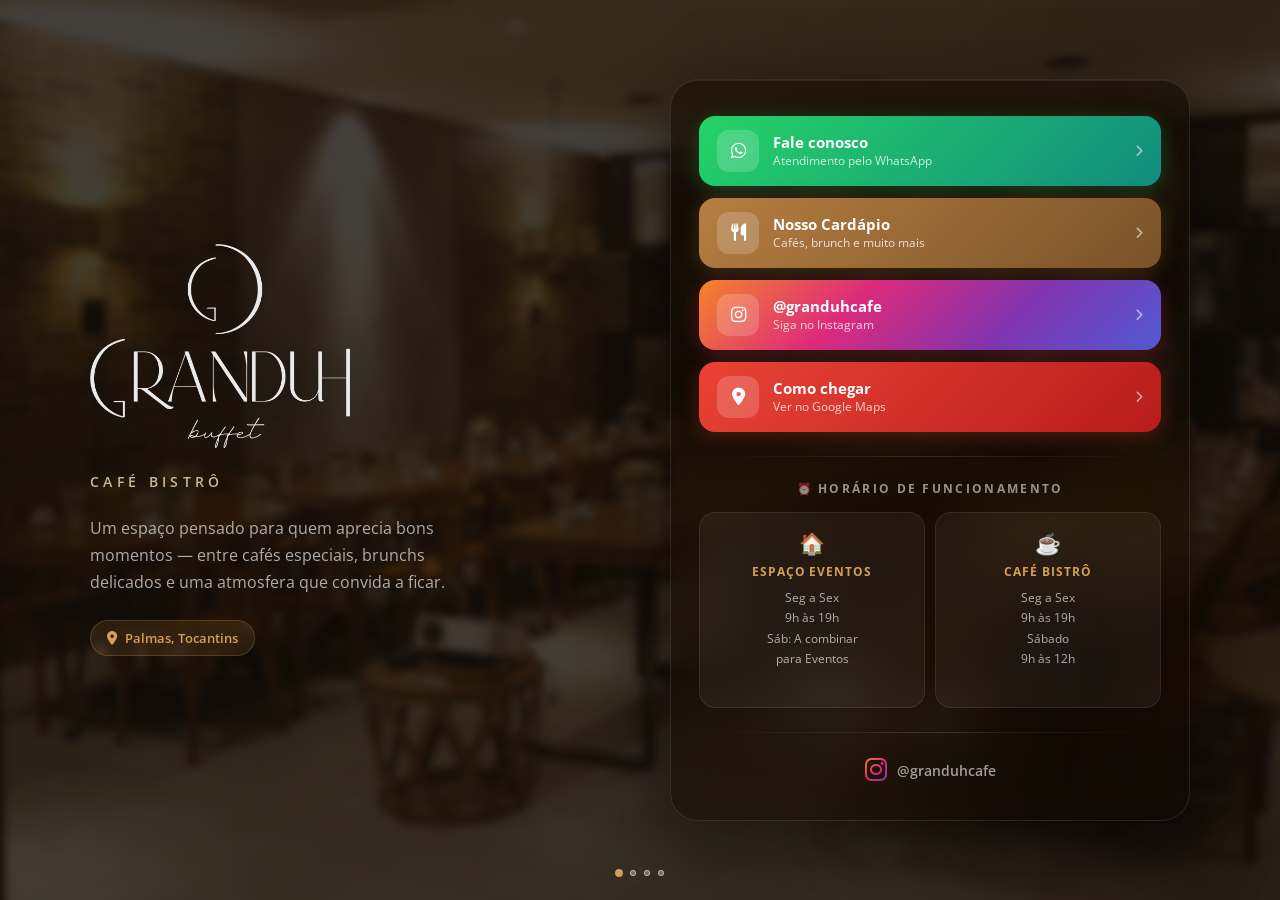
==== commit 2f11d103: "ajustos no menu 09/04" ====
--- a/index.html
+++ b/index.html
@@ -519,7 +519,7 @@
             <div class="content-card">
 
                 <!-- Botões -->
-                <a href="https://wa.me/5563XXXXXXXXX?text=Olá!%20Gostaria%20de%20saber%20mais%20sobre%20o%20Granduh%20Café%20Bistrô!"
+                <a href="https://wa.me/5563992308945?text=Olá!%20Gostaria%20de%20saber%20mais%20sobre%20o%20Granduh%20Café%20Bistrô!"
                    class="action-button btn-whatsapp"
                    target="_blank"
                    rel="noopener noreferrer"
@@ -579,7 +579,7 @@
                         <p class="card-name">Espaço Eventos</p>
                         <p class="card-hours">
                             Seg a Sex<br>9h às 19h<br>
-                            Sáb: Exclusivo<br>para Eventos
+                            Sáb: A combinar<br>para Eventos
                         </p>
                         <span class="hours-status" id="status-eventos"></span>
                     </div>
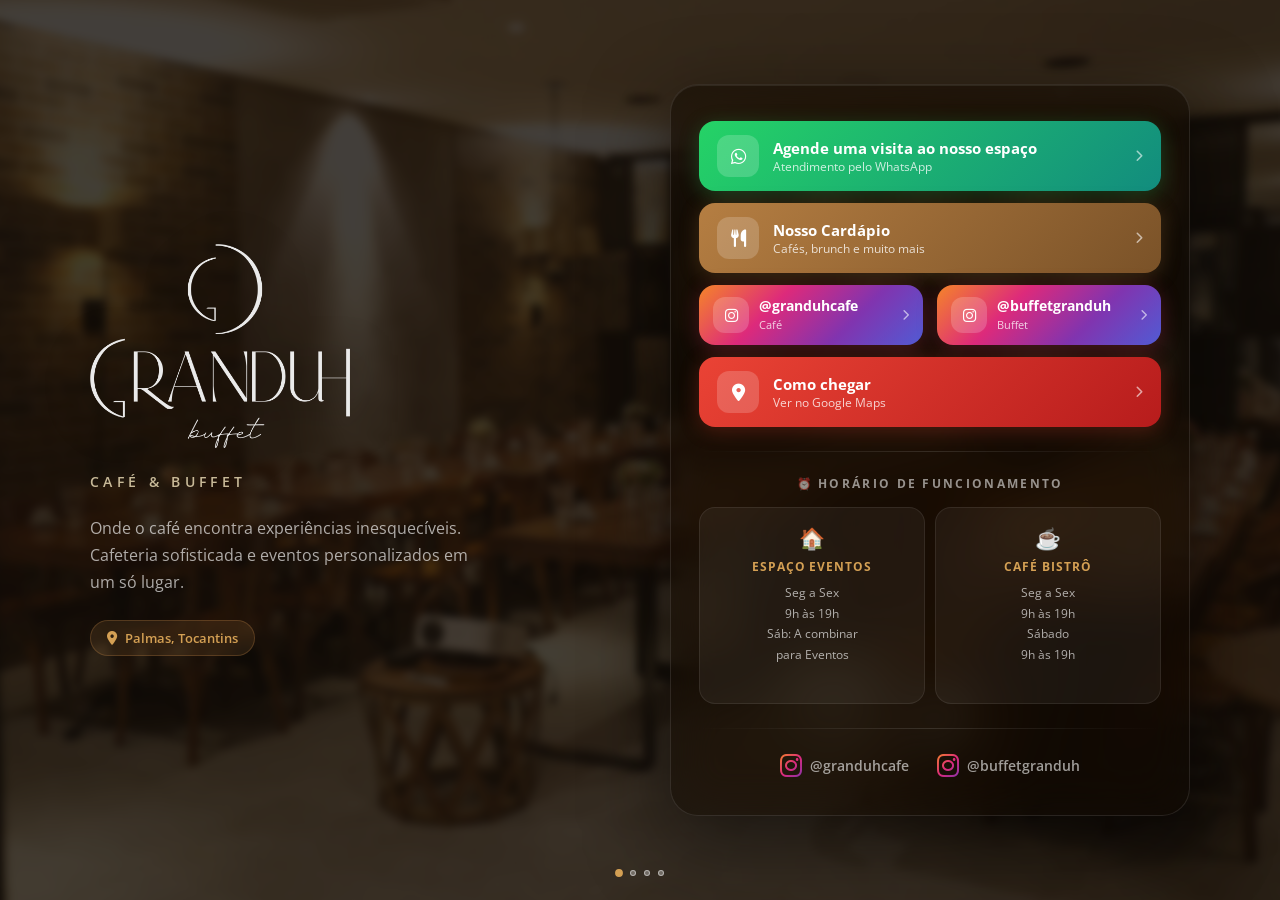
==== commit 4a660b65: "Ajuste do menu 13/04" ====
--- a/index.html
+++ b/index.html
@@ -475,6 +475,159 @@
             .schedule-grid { grid-template-columns: 1fr; }
             .logo-image { max-width: 160px; }
         }
+
+        /* =============================================
+        INSTAGRAM CONTAINER (Dividido em 2)
+        ============================================= */
+        .instagram-container {
+            display: grid;
+            grid-template-columns: 1fr 1fr;
+            gap: 12px;
+            margin-bottom: 12px;
+        }
+
+        /* MOBILE: Um embaixo do outro */
+        @media (max-width: 600px) {
+            .instagram-container {
+                grid-template-columns: 1fr;
+                gap: 10px;
+            }
+        }
+
+        /* TABLET: Lado a lado */
+        @media (min-width: 601px) and (max-width: 900px) {
+            .instagram-container {
+                grid-template-columns: 1fr 1fr;
+                gap: 12px;
+            }
+        }
+
+        /* DESKTOP: Lado a lado com mais espaço */
+        @media (min-width: 901px) {
+            .instagram-container {
+                grid-template-columns: 1fr 1fr;
+                gap: 14px;
+            }
+        }
+
+        /* Ajuste dos botões dentro do container */
+        .instagram-container .action-button {
+            margin-bottom: 0;
+            padding: 12px 14px;
+            font-size: 0.88rem;
+        }
+
+        .instagram-container .btn-icon {
+            width: 36px;
+            height: 36px;
+            font-size: 0.95rem;
+            margin-right: 10px;
+        }
+
+        .instagram-container .btn-title {
+            font-size: 0.88rem;
+        }
+
+        .instagram-container .btn-subtitle {
+            font-size: 0.68rem;
+        }
+
+        .instagram-container .btn-arrow {
+            font-size: 0.7rem;
+        }
+
+        /* MOBILE PEQUENO: Ajustes finos */
+        @media (max-width: 480px) {
+            .instagram-container .action-button {
+                padding: 10px 12px;
+            }
+
+            .instagram-container .btn-icon {
+                width: 32px;
+                height: 32px;
+                font-size: 0.9rem;
+                margin-right: 8px;
+            }
+
+            .instagram-container .btn-title {
+                font-size: 0.8rem;
+            }
+
+            .instagram-container .btn-subtitle {
+                font-size: 0.65rem;
+            }
+        }
+
+        /* =============================================
+        INSTAGRAM LINKS CONTAINER (Dividido em 2)
+        ============================================= */
+        .instagram-links-container {
+            display: flex;
+            align-items: center;
+            justify-content: center;
+            gap: 24px;
+            flex-wrap: wrap;
+        }
+
+        .instagram-links-container .instagram-link {
+            display: inline-flex;
+            align-items: center;
+            gap: 8px;
+            transition: all 0.3s ease;
+        }
+
+        .instagram-links-container .instagram-link:hover {
+            gap: 12px;
+        }
+
+        /* MOBILE: Um embaixo do outro */
+        @media (max-width: 600px) {
+            .instagram-links-container {
+                flex-direction: column;
+                gap: 16px;
+            }
+
+            .instagram-links-container .instagram-link {
+                font-size: 0.85rem;
+            }
+        }
+
+        /* TABLET: Lado a lado */
+        @media (min-width: 601px) and (max-width: 900px) {
+            .instagram-links-container {
+                gap: 20px;
+            }
+
+            .instagram-links-container .instagram-link {
+                font-size: 0.88rem;
+            }
+        }
+
+        /* DESKTOP: Lado a lado com mais espaço */
+        @media (min-width: 901px) {
+            .instagram-links-container {
+                gap: 28px;
+            }
+
+            .instagram-links-container .instagram-link {
+                font-size: 0.9rem;
+            }
+        }
+
+        /* MOBILE PEQUENO: Ajustes finos */
+        @media (max-width: 480px) {
+            .instagram-links-container {
+                gap: 12px;
+            }
+
+            .instagram-links-container .instagram-link {
+                font-size: 0.8rem;
+            }
+
+            .instagram-links-container .instagram-link i {
+                font-size: 1.4rem;
+            }
+        }
     </style>
 </head>
 <body>
@@ -502,12 +655,11 @@
 
             <!-- PAINEL ESQUERDO: Branding (só desktop) -->
             <div class="brand-panel">
-                <img src="file/Logo4.png" alt="Granduh Café Bistrô" class="logo-image" id="logo">
-                <p class="brand-tagline">Café Bistrô</p>
+                <img src="file/Logo4.png" alt="Granduh logo" class="logo-image" id="logo">
+                <p class="brand-tagline">Café & Buffet</p>
                 <p class="brand-description">
-                    Um espaço pensado para quem aprecia bons momentos —
-                    entre cafés especiais, brunchs delicados e uma atmosfera
-                    que convida a ficar.
+                    Onde o café encontra experiências inesquecíveis.
+                    Cafeteria sofisticada e eventos personalizados em um só lugar.
                 </p>
                 <span class="location-badge">
                     <i class="fas fa-map-marker-alt"></i>
@@ -519,14 +671,14 @@
             <div class="content-card">
 
                 <!-- Botões -->
-                <a href="https://wa.me/5563992308945?text=Olá!%20Gostaria%20de%20saber%20mais%20sobre%20o%20Granduh%20Café%20Bistrô!"
+                <a href="https://wa.me/5563992308945?text=Olá!%20Gostaria%20de%20saber%20mais%20sobre%20o%20Granduh%20Buffet%20"
                    class="action-button btn-whatsapp"
                    target="_blank"
                    rel="noopener noreferrer"
                    aria-label="Fale conosco pelo WhatsApp">
                     <span class="btn-icon"><i class="fab fa-whatsapp"></i></span>
                     <span class="btn-text">
-                        <span class="btn-title">Fale conosco</span>
+                        <span class="btn-title">Agende uma visita ao nosso espaço</span>
                         <span class="btn-subtitle">Atendimento pelo WhatsApp</span>
                     </span>
                     <i class="fas fa-chevron-right btn-arrow"></i>
@@ -543,18 +695,36 @@
                     <i class="fas fa-chevron-right btn-arrow"></i>
                 </a>
 
+            <!-- INSTAGRAM CONTAINER (Dividido em 2) -->
+            <div class="instagram-container">
+                <!-- CAFÉ -->
                 <a href="https://www.instagram.com/granduhcafe/"
-                   class="action-button btn-instagram"
-                   target="_blank"
-                   rel="noopener noreferrer"
-                   aria-label="Siga o Granduh no Instagram">
+                class="action-button btn-instagram"
+                target="_blank"
+                rel="noopener noreferrer"
+                aria-label="Siga o Granduh Café no Instagram">
                     <span class="btn-icon"><i class="fab fa-instagram"></i></span>
                     <span class="btn-text">
                         <span class="btn-title">@granduhcafe</span>
-                        <span class="btn-subtitle">Siga no Instagram</span>
+                        <span class="btn-subtitle">Café</span>
                     </span>
                     <i class="fas fa-chevron-right btn-arrow"></i>
                 </a>
+
+                <!-- BUFFET -->
+                <a href="https://www.instagram.com/buffetgranduh/"
+                class="action-button btn-instagram"
+                target="_blank"
+                rel="noopener noreferrer"
+                aria-label="Siga o Granduh Buffet no Instagram">
+                    <span class="btn-icon"><i class="fab fa-instagram"></i></span>
+                    <span class="btn-text">
+                        <span class="btn-title">@buffetgranduh</span>
+                        <span class="btn-subtitle">Buffet</span>
+                    </span>
+                    <i class="fas fa-chevron-right btn-arrow"></i>
+                </a>
+            </div>
 
                 <a href="https://maps.google.com/?q=Granduh+Café+Bistrô+Palmas+TO"
                    class="action-button btn-location"
@@ -588,7 +758,7 @@
                         <p class="card-name">Café Bistrô</p>
                         <p class="card-hours">
                             Seg a Sex<br>9h às 19h<br>
-                            Sábado<br>9h às 12h
+                            Sábado<br>9h às 19h
                         </p>
                         <span class="hours-status" id="status-cafe"></span>
                     </div>
@@ -596,16 +766,26 @@
 
                 <div class="divider"></div>
 
-                <!-- Instagram -->
+                <!-- Instagram (Dividido em 2) -->
                 <div class="social-section">
-                    <a href="https://www.instagram.com/granduhcafe/"
-                       class="instagram-link"
-                       target="_blank"
-                       rel="noopener noreferrer"
-                       aria-label="Instagram Granduh">
-                        <i class="fab fa-instagram"></i>
-                        <span>@granduhcafe</span>
-                    </a>
+                    <div class="instagram-links-container">
+                        <a href="https://www.instagram.com/granduhcafe/"
+                        class="instagram-link"
+                        target="_blank"
+                        rel="noopener noreferrer"
+                        aria-label="Instagram Granduh Café">
+                            <i class="fab fa-instagram"></i>
+                            <span>@granduhcafe</span>
+                        </a>
+                        <a href="https://www.instagram.com/buffetgranduh/"
+                        class="instagram-link"
+                        target="_blank"
+                        rel="noopener noreferrer"
+                        aria-label="Instagram Granduh Buffet">
+                            <i class="fab fa-instagram"></i>
+                            <span>@buffetgranduh</span>
+                        </a>
+                    </div>
                 </div>
 
             </div>
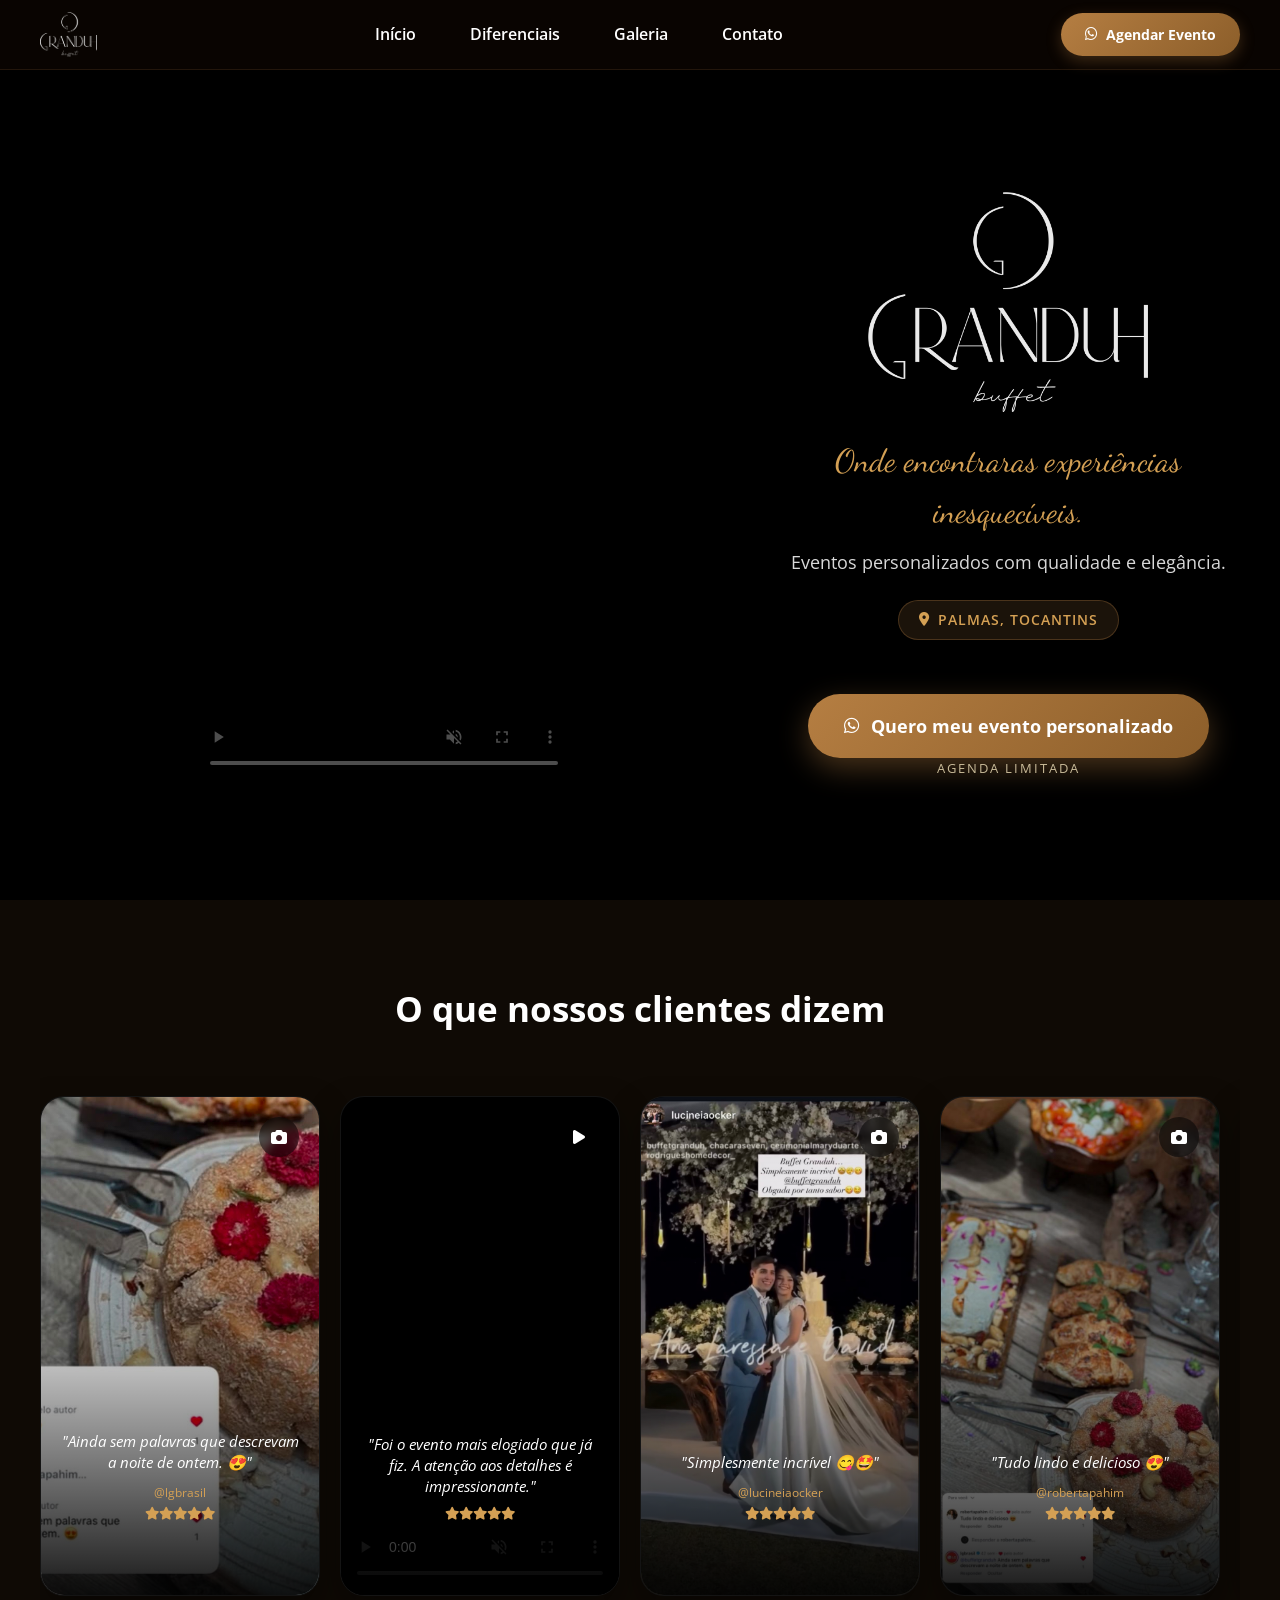
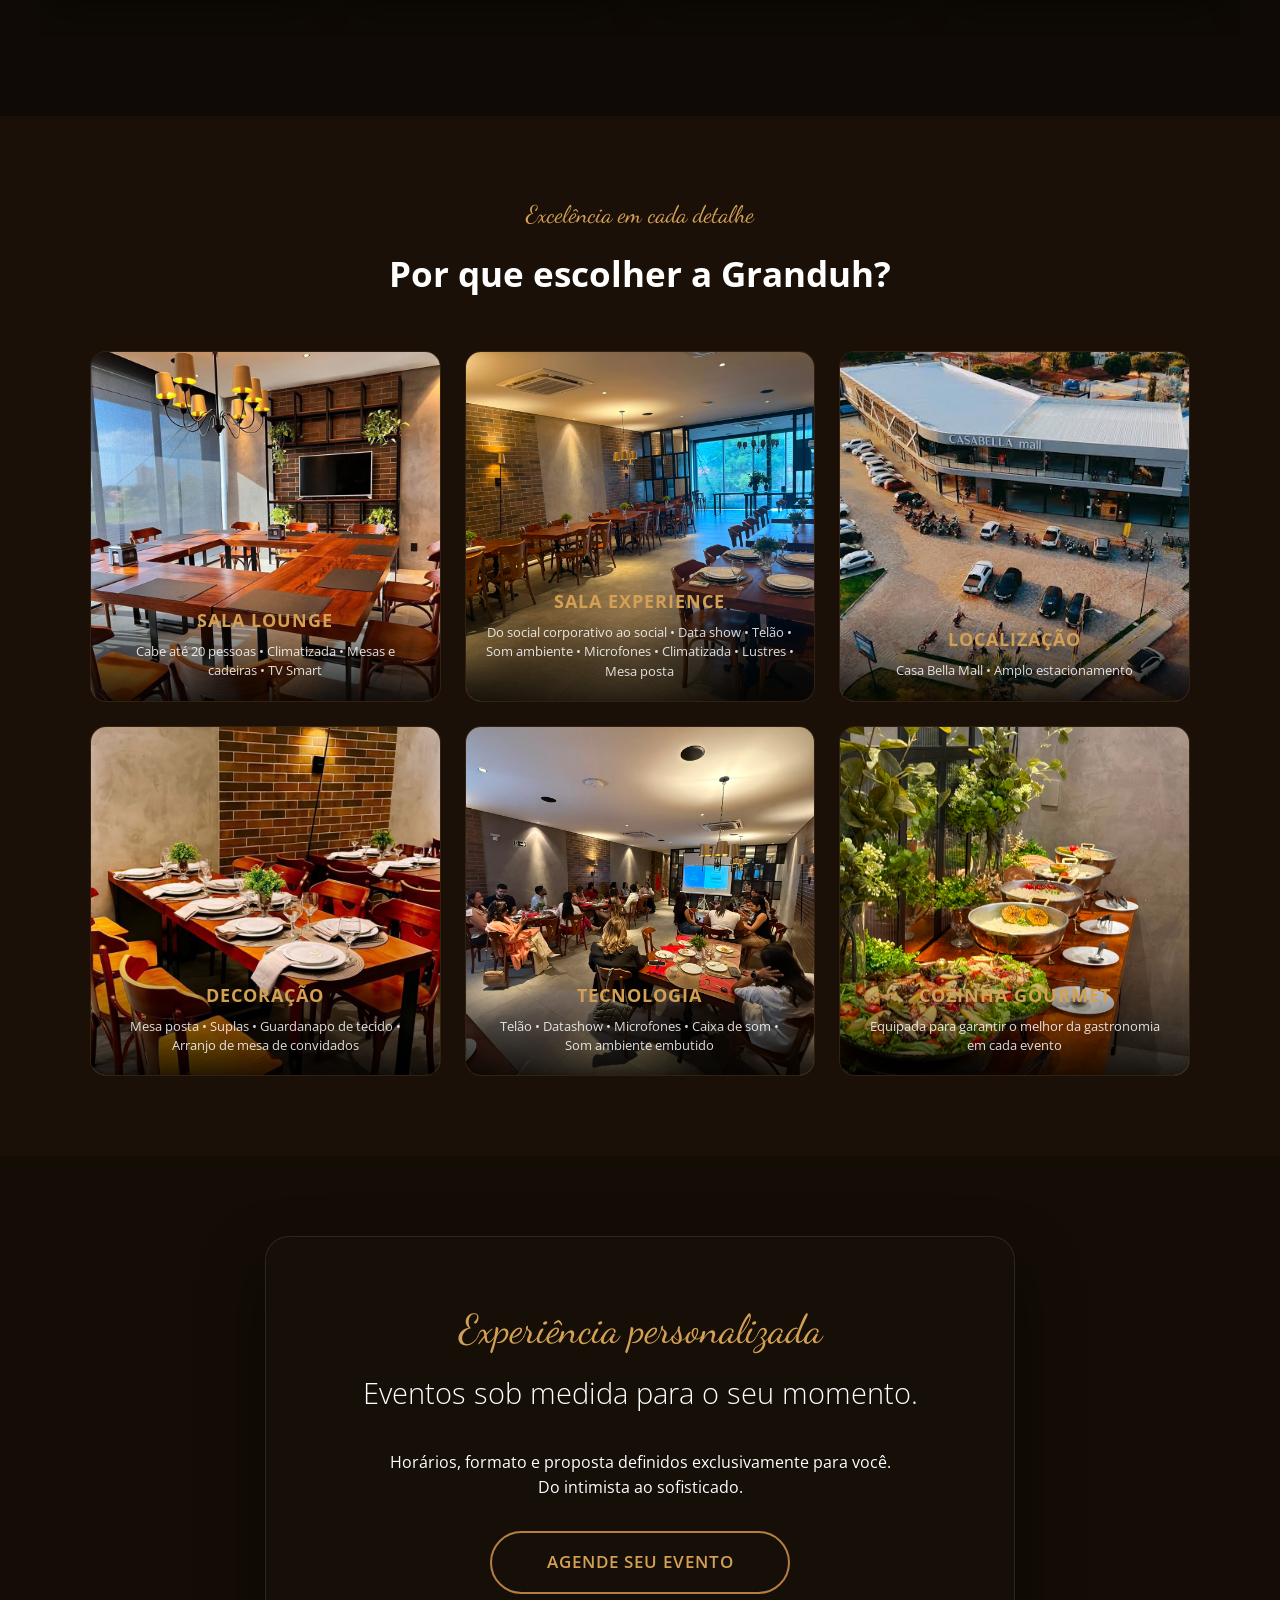
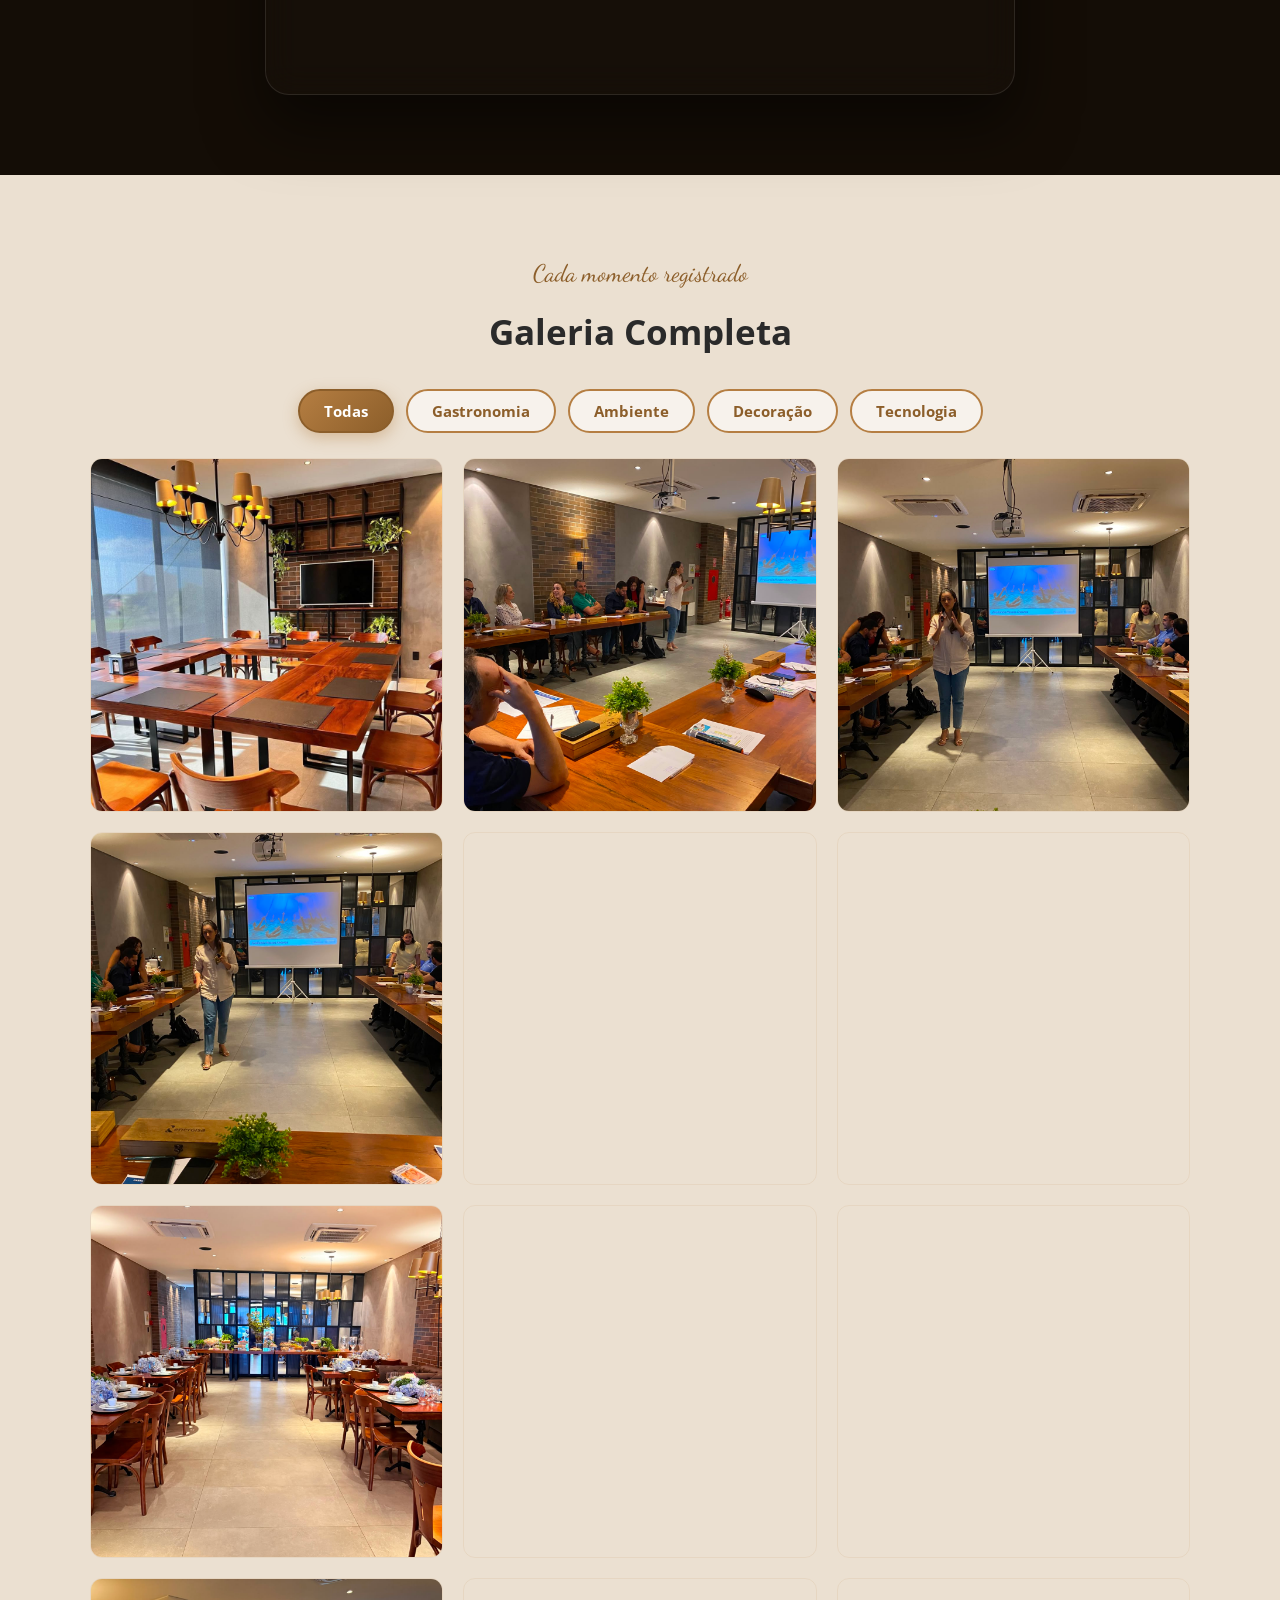
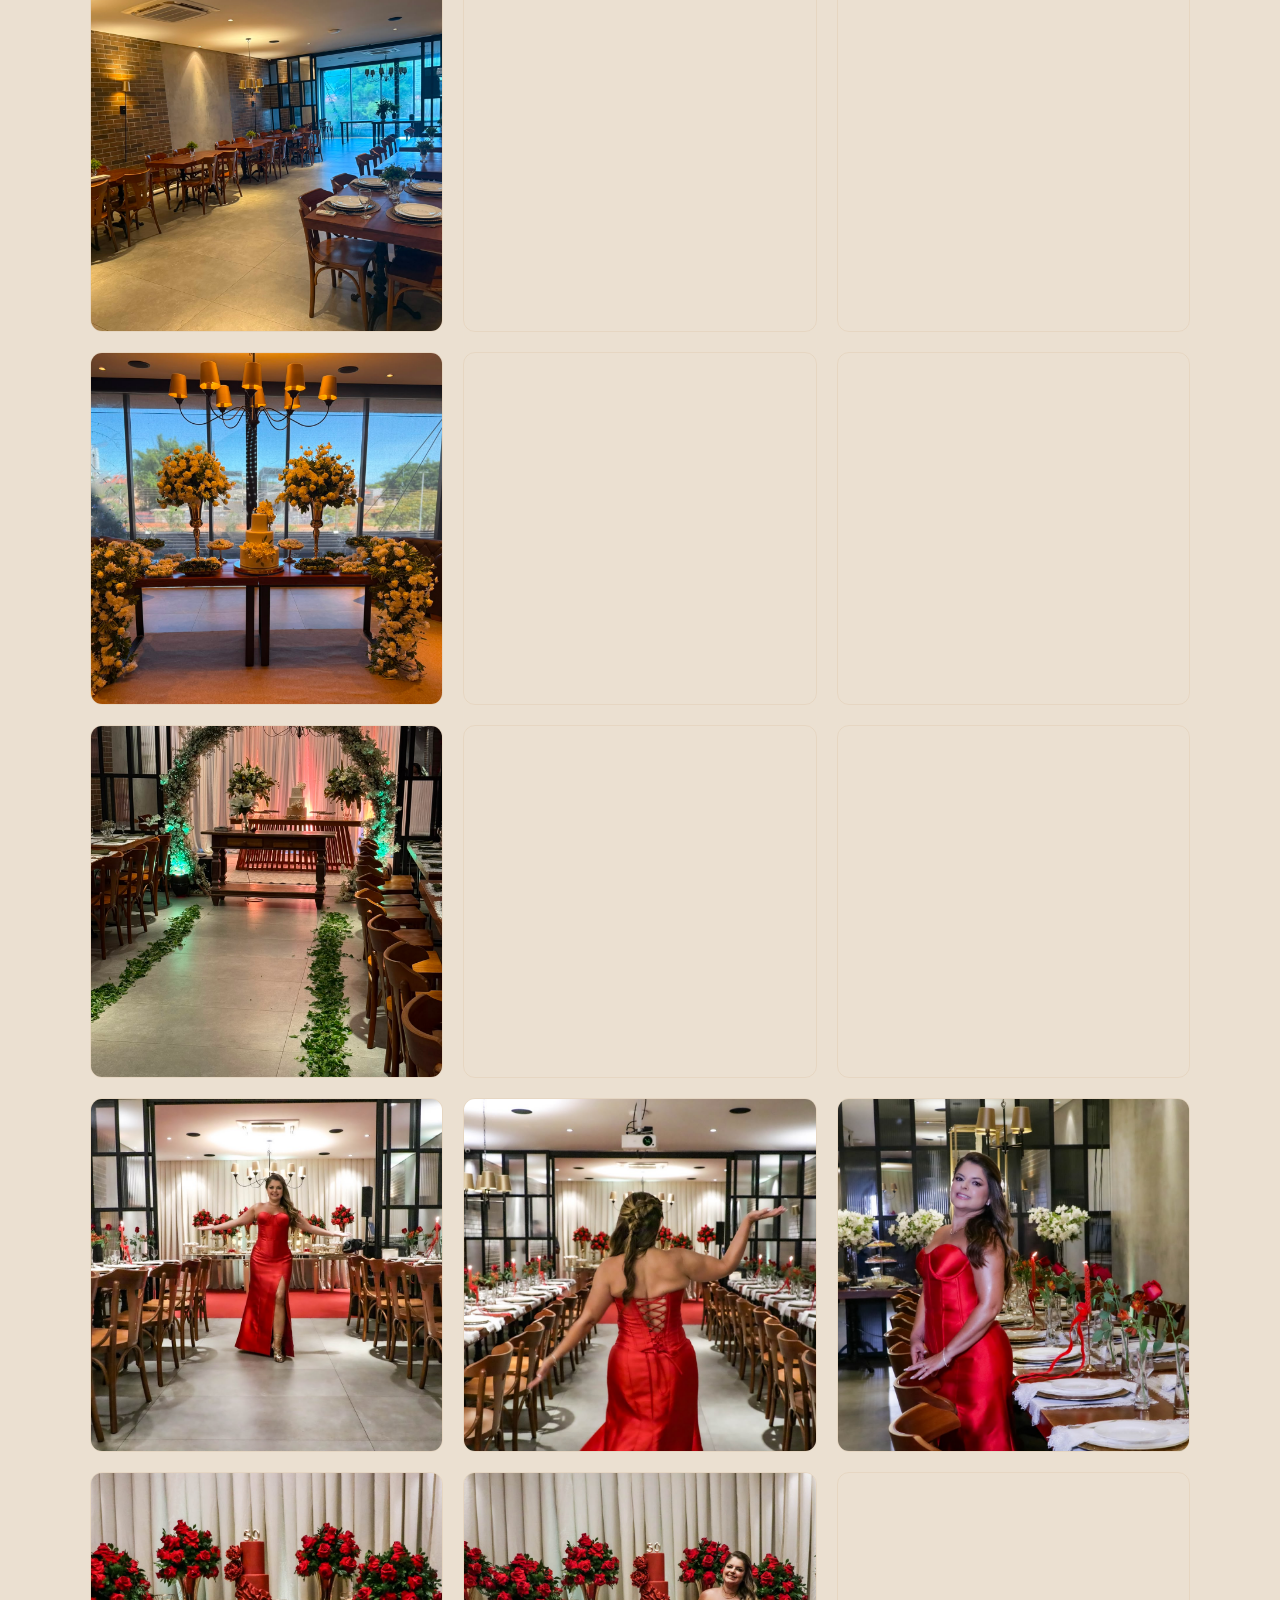
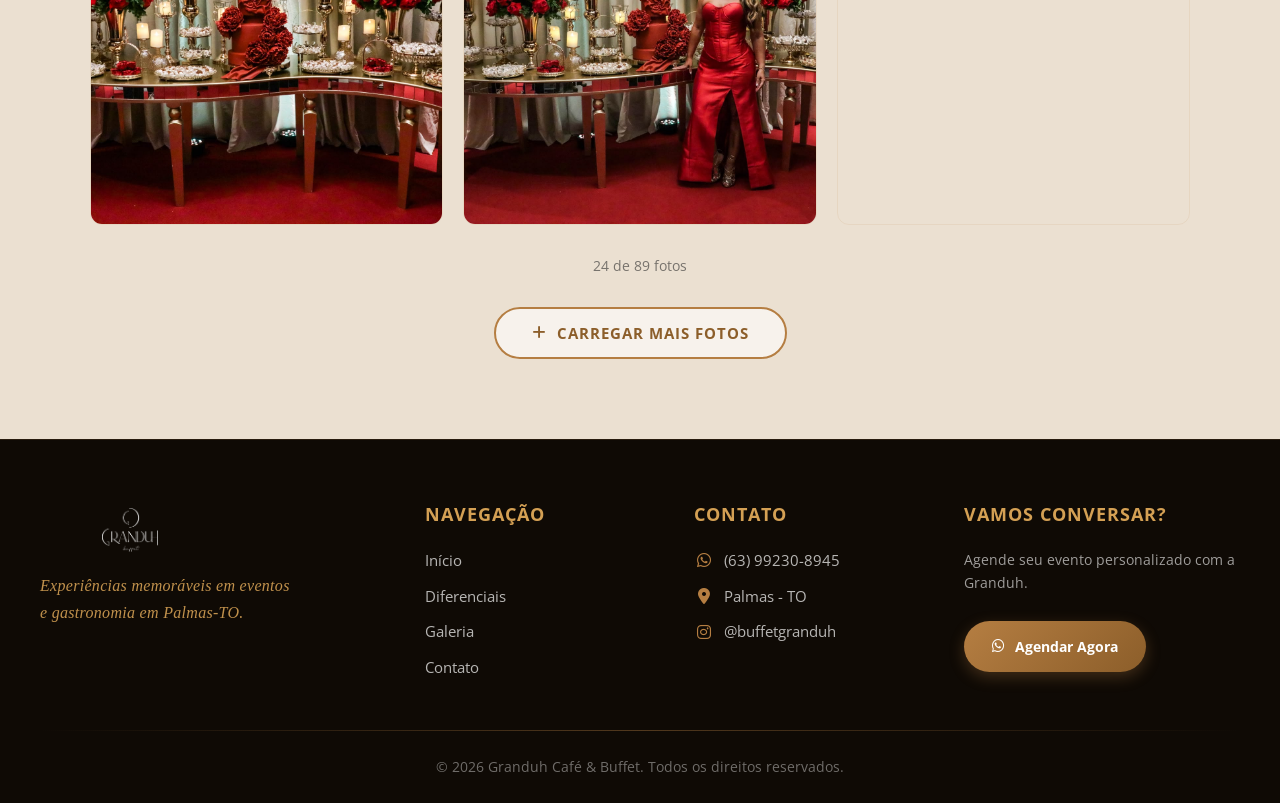
==== commit 053594ee: "Mudança de Index" ====
--- a/index.html
+++ b/index.html
@@ -1,198 +1,738 @@
-<!DOCTYPE html>
-<html lang="pt-BR">
 <head>
     <meta charset="UTF-8">
     <meta name="viewport" content="width=device-width, initial-scale=1.0">
-    <title>Granduh Café Bistrô | Palmas - TO</title>
-    <meta name="description" content="Granduh Café Bistrô em Palmas, Tocantins. Cafés especiais, brunch e ambiente aconchegante.">
-    <meta name="keywords" content="café, bistrô, brunch, palmas, tocantins, granduh, café especial">
-    <meta name="author" content="Granduh Café Bistrô">
-    <link rel="canonical" href="https://granduhcafe.com.br/">
-
-    <!-- Open Graph -->
-    <meta property="og:title" content="Granduh Café Bistrô">
-    <meta property="og:description" content="Cafés especiais, brunch e ambiente aconchegante em Palmas, TO.">
-    <meta property="og:image" content="https://granduhcafe.com.br/file/Logo4.png">
-    <meta property="og:url" content="https://granduhcafe.com.br/">
+
+    <!-- ====== FAVICON ====== -->
+    <link rel="icon" type="image/png" href="file/Logo circular.png">
+    <link rel="apple-touch-icon" href="file/Logo circular2.png">
+    <link rel="shortcut icon" href="file/Logo circular3.png">
+
+    <!-- ====== SEO PRINCIPAL ====== -->
+    <title>Granduh Buffet | Buffet e Espaço para Eventos em Palmas - TO</title>
+    <meta name="description" content="Buffet e espaço para eventos em Palmas-TO. Gastronomia premium, ambiente sofisticado, decoração exclusiva e tecnologia. Agende seu evento personalizado.">
+    <meta name="keywords" content="buffet Palmas, buffet em Palmas TO, buffet evento Palmas, espaço para evento Palmas, Granduh buffet, evento corporativo Palmas, casamento Palmas, festa Palmas TO, catering Palmas, salão de festas Palmas">
+    <meta name="author" content="Granduh Buffet">
+    <meta name="robots" content="index, follow">
+    <meta name="language" content="Portuguese">
+    <meta name="revisit-after" content="7 days">
+
+    <!-- ====== SEO GEOGRÁFICO ====== -->
+    <meta name="geo.region" content="BR-TO">
+    <meta name="geo.placename" content="Palmas">
+    <meta name="geo.position" content="-10.1689;-48.3317">
+    <meta name="ICBM" content="-10.1689, -48.3317">
+
+    <!-- ====== CANONICAL ====== -->
+    <link rel="canonical" href="https://www.granduh.com/">
+
+    <!-- ====== OPEN GRAPH ====== -->
     <meta property="og:type" content="website">
-
-    <!-- Font Awesome -->
+    <meta property="og:locale" content="pt_BR">
+    <meta property="og:site_name" content="Granduh Buffet">
+    <meta property="og:title" content="Granduh Buffet | Buffet e Espaço para Eventos em Palmas - TO">
+    <meta property="og:description" content="Buffet e espaço para eventos em Palmas-TO. Gastronomia premium, ambiente sofisticado e tecnologia. Agende seu evento personalizado.">
+    <meta property="og:url" content="https://www.granduh.com/">
+    <meta property="og:image" content="https://www.granduhcafe.com.br/file/Logo circular.png">
+
+    <!-- ====== TWITTER ====== -->
+    <meta name="twitter:card" content="summary_large_image">
+    <meta name="twitter:title" content="Granduh Buffet | Buffet e Espaço para Eventos em Palmas - TO">
+    <meta name="twitter:description" content="Buffet e espaço para eventos em Palmas-TO. Gastronomia premium, ambiente sofisticado e tecnologia.">
+    <meta name="twitter:image" content="https://www.granduh.com/file/Logo circular.png">
+
+    <!-- ====== SCHEMA.ORG ====== -->
+    <script type="application/ld+json">
+    {
+        "@context": "https://schema.org",
+        "@type": "Restaurant",
+        "name": "Granduh Buffet",
+        "description": "Buffet e espaço para eventos em Palmas-TO. Gastronomia premium, ambiente sofisticado, decoração exclusiva e tecnologia audiovisual.",
+        "image": "https://www.granduh.com/file/Logo circular.png",
+        "url": "https://www.granduh.com/",
+        "telephone": "+5563992308945",
+        "priceRange": "$$",
+        "servesCuisine": "Brasileira, Gourmet, Buffet",
+        "address": {
+            "@type": "PostalAddress",
+            "addressLocality": "Palmas",
+            "addressRegion": "TO",
+            "addressCountry": "BR"
+        },
+        "geo": {
+            "@type": "GeoCoordinates",
+            "latitude": -10.1689,
+            "longitude": -48.3317
+        },
+        "sameAs": [
+            "https://www.instagram.com/buffetgranduh/"
+        ]
+    }
+    </script>
+
+    <!-- ====== FONTS ====== -->
+    <link rel="preconnect" href="https://fonts.googleapis.com">
+    <link rel="preconnect" href="https://fonts.gstatic.com" crossorigin>
+    <link href="https://fonts.googleapis.com/css2?family=Dancing+Script:wght@400;700&family=Open+Sans:wght@300;400;600;700&display=swap" rel="stylesheet">
+
+    <!-- ====== ICONS ====== -->
     <link rel="stylesheet" href="https://cdnjs.cloudflare.com/ajax/libs/font-awesome/6.5.0/css/all.min.css">
 
-    <!-- Google Fonts -->
+    <!-- ====== PRECONNECT + FONTS ====== -->
+    <link rel="preconnect" href="https://fonts.googleapis.com">
+    <link rel="preconnect" href="https://fonts.gstatic.com" crossorigin>
     <link href="https://fonts.googleapis.com/css2?family=Dancing+Script:wght@400;700&family=Open+Sans:wght@300;400;600;700&display=swap" rel="stylesheet">
 
+    <!-- ====== ICONS (Font Awesome 6.5.0 - mantida sua versão) ====== -->
+    <link rel="stylesheet" href="https://cdnjs.cloudflare.com/ajax/libs/font-awesome/6.5.0/css/all.min.css">
+
     <style>
-        *, *::before, *::after {
-            box-sizing: border-box;
-            margin: 0;
-            padding: 0;
-        }
+        /* =============================================
+           VARIÁVEIS E RESET
+        ============================================= */
+        *, *::before, *::after { box-sizing: border-box; margin: 0; padding: 0; }
+
 
         :root {
             --bronze: #B57E42;
             --bronze-dark: #8C5E2A;
             --bronze-light: #D4A054;
             --cream: #F2E3BC;
-            --brown-dark: #4C443C;
-            --overlay: rgba(20, 14, 8, 0.65);
-            --card-bg: rgba(15, 10, 5, 0.55);
-            --card-border: rgba(255, 255, 255, 0.1);
-            --transition: 0.3s ease;
-        }
+            --bg-dark: #1a1008;
+            --bg-darker: #0f0a05;
+            --card-bg: rgba(25, 18, 12, 0.6);
+            --card-border: rgba(255, 255, 255, 0.08);
+            --transition: 0.4s ease;
+            --navbar-height: 70px;
+        }
+
 
         html { scroll-behavior: smooth; }
+
 
         body {
             font-family: 'Open Sans', sans-serif;
+            background-color: var(--bg-dark);
+            color: #fff;
+            overflow-x: hidden;
+            line-height: 1.6;
+        }
+
+
+        /* Tipografia de Destaque */
+        .accent-text {
+            font-family: 'Dancing Script', cursive;
+            color: var(--bronze-light);
+            font-size: 2rem;
+            margin-bottom: 10px;
+            display: block;
+        }
+
+
+        /* =============================================
+        NAVBAR FIXO
+        ============================================= */
+        .navbar {
+            position: fixed;
+            top: 0;
+            left: 0;
+            width: 100%;
+            height: var(--navbar-height);
+            background: rgba(10, 5, 2, 0.95);
+            backdrop-filter: blur(10px);
+            -webkit-backdrop-filter: blur(10px);
+            border-bottom: 1px solid rgba(181, 126, 66, 0.15);
+            z-index: 1000;
+            display: flex;
+            align-items: center;
+            padding: 0 20px;
+            transition: height 0.3s ease, background 0.3s ease, box-shadow 0.3s ease;
+        }
+
+        /* Efeito scroll - navbar compacto */
+        .navbar.scrolled {
+            height: 60px;
+            background: rgba(5, 2, 1, 0.98);
+            box-shadow: 0 5px 30px rgba(0, 0, 0, 0.5);
+        }
+
+        .nav-container {
+            max-width: 1200px;
+            width: 100%;
+            margin: 0 auto;
+            display: flex;
+            align-items: center;
+            justify-content: space-between;
+        }
+
+        .nav-logo img {
+            height: 45px;
+            width: auto;
+            transition: height 0.3s ease;
+        }
+
+        .navbar.scrolled .nav-logo img {
+            height: 38px;
+        }
+
+        .nav-menu {
+            display: flex;
+            gap: 30px;
+            list-style: none;
+            align-items: center;
+        }
+
+        .nav-menu a {
+            color: #fff;
+            text-decoration: none;
+            font-weight: 600;
+            font-size: 1rem;
+            padding: 8px 12px;
+            border-radius: 8px;
+            transition: color 0.3s ease;
+            position: relative;
+        }
+
+        /* Underline animado no hover */
+        .nav-menu a::after {
+            content: '';
+            position: absolute;
+            bottom: 0;
+            left: 12px;
+            right: 12px;
+            height: 2px;
+            background: var(--bronze-light);
+            transform: scaleX(0);
+            transition: transform 0.3s ease;
+            border-radius: 2px;
+        }
+
+        .nav-menu a:hover {
+            color: var(--bronze-light);
+        }
+
+        .nav-menu a:hover::after {
+            transform: scaleX(1);
+        }
+
+        /* Botão CTA no navbar */
+        .nav-cta {
+            display: inline-flex;
+            align-items: center;
+            gap: 8px;
+            background: linear-gradient(135deg, var(--bronze), var(--bronze-dark));
+            color: #fff;
+            text-decoration: none;
+            padding: 10px 24px;
+            border-radius: 50px;
+            font-weight: 700;
+            font-size: 0.9rem;
+            transition: transform 0.3s ease, box-shadow 0.3s ease;
+            box-shadow: 0 5px 15px rgba(181, 126, 66, 0.3);
+        }
+
+        .nav-cta:hover {
+            transform: translateY(-2px);
+            box-shadow: 0 8px 20px rgba(181, 126, 66, 0.5);
+        }
+
+        .hamburger {
+            display: none;
+            background: none;
+            border: none;
+            color: #fff;
+            font-size: 1.8rem;
+            cursor: pointer;
+            z-index: 1100;
+            padding: 8px;
+            transition: transform 0.3s ease;
+        }
+
+        .hamburger.active {
+            transform: rotate(90deg);
+        }
+
+        .mobile-menu {
+            position: fixed;
+            top: var(--navbar-height);
+            left: 0;
+            width: 100%;
+            background: rgba(5, 2, 1, 0.98);
+            backdrop-filter: blur(12px);
+            -webkit-backdrop-filter: blur(12px);
+            border-bottom: 1px solid rgba(181, 126, 66, 0.2);
+            padding: 20px;
+            transform: translateY(-120%);
+            transition: transform 0.4s cubic-bezier(0.4, 0, 0.2, 1);
+            z-index: 999;
+        }
+
+        .mobile-menu.open {
+            transform: translateY(0);
+        }
+
+        .mobile-menu ul {
+            list-style: none;
+            display: flex;
+            flex-direction: column;
+            gap: 5px;
+        }
+
+        .mobile-menu a {
+            color: #fff;
+            text-decoration: none;
+            font-size: 1.2rem;
+            font-weight: 600;
+            padding: 14px 20px;
+            border-radius: 10px;
+            display: flex;
+            align-items: center;
+            gap: 12px;
+            transition: background 0.3s, color 0.3s;
+            border-bottom: 1px solid rgba(181, 126, 66, 0.08);
+        }
+
+        .mobile-menu a:hover {
+            background: rgba(181, 126, 66, 0.15);
+            color: var(--bronze-light);
+        }
+
+        /* CTA no mobile */
+        .mobile-menu .nav-cta-mobile {
+            background: linear-gradient(135deg, var(--bronze), var(--bronze-dark));
+            color: #fff;
+            padding: 14px 24px;
+            border-radius: 50px;
+            justify-content: center;
+            margin-top: 15px;
+            border: none;
+            font-weight: 700;
+            box-shadow: 0 5px 15px rgba(181, 126, 66, 0.3);
+        }
+
+        /* Responsivo */
+        @media (max-width: 900px) {
+            .nav-menu,
+            .nav-cta {
+                display: none;
+            }
+            .hamburger {
+                display: block;
+            }
+        }
+
+
+        /* =============================================
+           HERO SECTION (TOPO + VÍDEO)
+        ============================================= */
+        .hero {
+            background-color: #000000 !important;
             min-height: 100vh;
-            overflow-x: hidden;
-            background-color: #1a1008;
-        }
-
-        /* =============================================
-           FUNDO DINÂMICO COM CROSSFADE
-        ============================================= */
-        .bg-slider {
-            position: fixed;
-            inset: 0;
-            z-index: 0;
-        }
-
-        .bg-slide {
-            position: absolute;
-            inset: 0;
-            background-size: cover;
-            background-position: center;
-            opacity: 0;
-            transition: opacity 1.8s ease-in-out;
-            transform: scale(1.05);
-            filter: blur(4px) brightness(0.6);
-        }
-
-        .bg-slide.active { opacity: 1; }
-
-        .bg-slide:nth-child(1) { background-image: url('file/fundo-1.jpeg'); }
-        .bg-slide:nth-child(2) { background-image: url('file/fundo-2.jpeg'); }
-        .bg-slide:nth-child(3) { background-image: url('file/fundo-3.jpeg'); }
-        .bg-slide:nth-child(4) { background-image: url('file/fundo-4.jpeg'); }
-
-        /* Overlay geral */
-        .bg-overlay {
-            position: fixed;
-            inset: 0;
-            background: var(--overlay);
-            z-index: 1;
-        }
-
-        /* Indicadores do slideshow */
-        .bg-indicators {
-            position: fixed;
-            bottom: 24px;
-            left: 50%;
-            transform: translateX(-50%);
-            display: flex;
-            gap: 8px;
-            z-index: 10;
-        }
-
-        .bg-dot {
-            width: 6px;
-            height: 6px;
-            border-radius: 50%;
-            background: rgba(255,255,255,0.3);
-            border: 1px solid rgba(255,255,255,0.5);
-            cursor: pointer;
-            transition: all 0.4s ease;
-        }
-
-        .bg-dot.active {
-            background: var(--bronze-light);
-            border-color: var(--bronze-light);
-            transform: scale(1.3);
-        }
-
-        /* =============================================
-           LAYOUT PRINCIPAL
-        ============================================= */
-        .page-wrapper {
+            padding: 2rem;
+            display: grid;
+            grid-template-columns: 1.5fr 1fr;
+            gap: 6rem;
+            align-items: center;
+            justify-content: center;
+            overflow: hidden;
+            width: 100%;
+            margin: 0;
+            padding-top: calc(var(--navbar-height) + 2rem); /* compensa navbar */
+        }
+
+
+        .reels-container {
+            position: relative;
+            width: 100%;
+            height: 600px;
+            max-width: 380px;
+            aspect-ratio: 9 / 16;
+            margin: 0 auto;
+        }
+
+
+        .reels-container video {
+            width: 100%;
+            height: 100%;
+            object-fit: cover;
+            border-radius: 20px;
+            display: block;
+            box-shadow: 0 30px 80px rgba(0,0,0,0.8);
+        }
+
+
+        .hero-content {
             position: relative;
             z-index: 2;
-            min-height: 100vh;
-            display: flex;
-            align-items: center;
-            justify-content: center;
-            padding: 40px 20px;
-        }
-
-        /* DESKTOP: dois painéis lado a lado */
-        .page-layout {
-            width: 100%;
-            max-width: 1100px;
-            display: grid;
-            grid-template-columns: 1fr 1fr;
-            gap: 60px;
-            align-items: center;
-        }
-
-        /* MOBILE: coluna única */
-        @media (max-width: 900px) {
-            .page-layout {
-                grid-template-columns: 1fr;
-                max-width: 480px;
-                gap: 30px;
-            }
-        }
-
-        /* =============================================
-           PAINEL ESQUERDO — Branding
-        ============================================= */
-        .brand-panel {
+            max-width: 500px;
             display: flex;
             flex-direction: column;
-            align-items: flex-start;
+            align-items: center;
             gap: 24px;
-            animation: fadeInLeft 0.9s ease both;
-        }
-
-        @media (max-width: 900px) {
-            .brand-panel {
-                align-items: center;
-                text-align: center;
-                animation: fadeInDown 0.9s ease both;
-            }
-        }
-
-        .logo-image {
-            max-width: 260px;
-            height: auto;
-            display: block;
-            filter: drop-shadow(0 6px 20px rgba(0,0,0,0.6));
-        }
-
-        @media (max-width: 900px) {
-            .logo-image { max-width: 200px; margin: 0 auto; }
-        }
-
-        .brand-tagline {
-            color: var(--cream);
-            font-size: 0.9rem;
-            letter-spacing: 0.3em;
+            text-align: center;
+        }
+
+        /* Fullscreen para vídeo do Hero (se for vertical 9:16) */
+        .reels-container video:fullscreen {
+            width: 100%;
+            height: 100%;
+            object-fit: contain;
+            background: #000;
+            aspect-ratio: 9 / 16;
+        }
+
+        .reels-container video:-webkit-full-screen {
+            width: 100%;
+            height: 100%;
+            object-fit: contain;
+            background: #000;
+            aspect-ratio: 9 / 16;
+        }
+
+        .reels-container video:-moz-full-screen {
+            width: 100%;
+            height: 100%;
+            object-fit: contain;
+            background: #000;
+            aspect-ratio: 9 / 16;
+        }
+
+        /* Desmutar o video do hero*/
+        .story-unmute-hint {
+            position: absolute;
+            top: 50%;
+            left: 50%;
+            transform: translate(-50%, -50%);
+            background: rgba(0,0,0,0.7);
+            color: var(--bronze-light);
+            padding: 12px 24px;
+            border-radius: 50px;
+            font-size: 0.85rem;
+            font-weight: 600;
+            opacity: 0;
+            transition: opacity 0.3s ease;
+            pointer-events: none;
+            z-index: 3;
+        }
+
+        .reels-container:hover .story-unmute-hint {
+            opacity: 1;
+        }
+
+
+        /* Botões */
+        .desktop-btn {
+            display: flex;
+            flex-direction: column;
+            gap: 15px;
+            align-items: center;
+            margin-top: 20px;
+        }
+
+
+        .mobile-hero-btn {
+            display: none;
+            flex-direction: column;
+            gap: 15px;
+            align-items: center;
+            order: 3; /* garante posição abaixo do vídeo no mobile */
+        }
+
+
+        .btn-gold-outline {
+            display: inline-flex;
+            align-items: center;
+            gap: 12px;
+            padding: 16px 36px;
+            border: 2px solid var(--bronze);
+            color: var(--bronze-light);
+            border-radius: 50px;
+            font-size: 1.05rem;
+            font-weight: 600;
             text-transform: uppercase;
-            font-weight: 600;
-            opacity: 0.8;
-        }
-
-        .brand-description {
-            color: rgba(255,255,255,0.65);
-            font-size: 1rem;
-            line-height: 1.7;
-            max-width: 380px;
-        }
-
-        @media (max-width: 900px) {
-            .brand-description { display: none; }
-        }
+            letter-spacing: 1px;
+            text-decoration: none;
+            transition: all 0.4s ease;
+            cursor: pointer;
+            background: transparent;
+        }
+
+
+        .btn-gold-outline:hover {
+            background: var(--bronze);
+            color: #fff;
+            box-shadow: 0 10px 25px rgba(181, 126, 66, 0.4);
+            transform: translateY(-3px);
+        }
+
+
+        /* =============================================
+        RESPONSIVIDADE OTIMIZADA - HERO SECTION
+        ============================================= */
+
+
+        /* MOBILE (até 480px) */
+        @media (max-width: 480px) {
+            .hero {
+                grid-template-columns: 1fr;
+                gap: 1.5rem;
+                padding: 1rem;
+                padding-top: calc(var(--navbar-height) + 1rem);
+                flex-direction: column;
+            }
+
+
+            .benefits-photo-grid {
+                grid-template-columns: 1fr;
+                gap: 16px;
+            }
+           
+            .reels-container {
+                height: 400px;
+                max-width: 240px;
+                margin: 0 auto;
+                order: 2;
+            }
+           
+            .hero-content {
+                order: 1;
+                max-width: 100%;
+                padding: 0 0.5rem;
+                gap: 15px;
+            }
+           
+            .logo-image {
+                max-width: 150px;
+            }
+           
+            .accent-text {
+                font-size: 1.3rem;
+                margin-bottom: 8px;
+            }
+           
+            .hero-description {
+                font-size: 0.95rem;
+                max-width: 100%;
+            }
+           
+            .location-badge {
+                font-size: 0.75rem;
+                padding: 6px 14px;
+            }
+           
+            .btn-primary {
+                width: 100%;
+                max-width: 280px;
+                font-size: 0.95rem;
+                padding: 14px 24px;
+            }
+           
+            .agenda-limitada {
+                font-size: 0.7rem;
+                letter-spacing: 1px;
+            }
+
+
+            .desktop-btn {
+                display: none; /* esconde botão dentro do hero-content */
+            }
+
+
+            .mobile-hero-btn {
+                display: flex; /* mostra botão separado */
+            }
+        }
+
+
+        /* TABLET (481px a 768px) */
+        @media (min-width: 481px) and (max-width: 768px) {
+             .hero {
+                grid-template-columns: 1fr;
+                gap: 1.5rem;
+                padding: 1rem;
+                padding-top: calc(var(--navbar-height) + 1rem);
+                flex-direction: column;
+            }
+
+
+            .benefits-photo-grid {
+                grid-template-columns: repeat(2, 1fr);
+                gap: 16px;
+            }
+           
+            .reels-container {
+                height: 500px;
+                max-width: 300px;
+                margin: 0 auto;
+                order: 2;
+            }
+           
+            .hero-content {
+                order: 1;
+                max-width: 100%;
+                gap: 18px;
+            }
+           
+            .logo-image {
+                max-width: 200px;
+            }
+           
+            .accent-text {
+                font-size: 1.6rem;
+                margin-bottom: 10px;
+            }
+           
+            .hero-description {
+                font-size: 1.05rem;
+                max-width: 100%;
+            }
+           
+            .location-badge {
+                font-size: 0.85rem;
+                padding: 8px 18px;
+            }
+           
+            .btn-primary {
+                width: 100%;
+                max-width: 320px;
+                font-size: 1rem;
+                padding: 16px 32px;
+            }
+           
+            .agenda-limitada {
+                font-size: 0.8rem;
+            }
+
+
+            .desktop-btn {
+                display: none;
+            }
+
+
+            .mobile-hero-btn {
+                display: flex;
+            }
+        }
+
+
+        /* TABLET GRANDE / DESKTOP PEQUENO (769px a 1024px) */
+        @media (min-width: 769px) and (max-width: 1024px) {
+            .hero {
+                grid-template-columns: 1.2fr 1fr;
+                gap: 3rem;
+                padding: 2.5rem;
+                padding-top: calc(var(--navbar-height) + 2.5rem);
+            }
+           
+            .reels-container {
+                height: 550px;
+                max-width: 340px;
+            }
+           
+            .hero-content {
+                max-width: 450px;
+                gap: 20px;
+            }
+           
+            .logo-image {
+                max-width: 240px;
+            }
+           
+            .accent-text {
+                font-size: 2rem;
+                margin-bottom: 12px;
+            }
+           
+            .hero-description {
+                font-size: 1.1rem;
+            }
+           
+            .location-badge {
+                font-size: 0.9rem;
+                padding: 8px 20px;
+            }
+           
+            .btn-primary {
+                font-size: 1.05rem;
+                padding: 16px 36px;
+            }
+           
+            .agenda-limitada {
+                font-size: 0.85rem;
+            }
+
+
+            .desktop-btn {
+                display: flex;
+            }
+
+
+            .mobile-hero-btn {
+                display: none;
+            }
+        }
+
+
+        /* DESKTOP (acima de 1024px) */
+        @media (min-width: 1025px) {
+            .hero {
+                grid-template-columns: 1.5fr 1fr;
+                gap: 4rem;
+                padding: 3rem;
+                padding-top: calc(var(--navbar-height) + 3rem);
+            }
+           
+            .reels-container {
+                height: 600px;
+                max-width: 380px;
+            }
+           
+            .hero-content {
+                max-width: 550px;
+                gap: 24px;
+            }
+           
+            .logo-image {
+                max-width: 280px;
+            }
+           
+            .accent-text {
+                font-size: 2rem;
+            }
+           
+            .hero-description {
+                font-size: 1.1rem;
+            }
+           
+            .location-badge {
+                font-size: 0.85rem;
+            }
+           
+            .btn-primary {
+                font-size: 1.1rem;
+            }
+
+
+            .desktop-btn {
+                display: flex;
+            }
+
+
+            .mobile-hero-btn {
+                display: none;
+            }
+        }
+
+
+        .logo-image { max-width: 280px; filter: drop-shadow(0 4px 15px rgba(0,0,0,0.5)); }
+
+
+        .hero-description {
+            font-size: 1.1rem;
+            color: rgba(255,255,255,0.85);
+            max-width: 600px;
+            margin: 0 auto;
+        }
+
 
         .location-badge {
             display: inline-flex;
@@ -201,597 +741,1791 @@
             background: rgba(181, 126, 66, 0.15);
             border: 1px solid rgba(181, 126, 66, 0.3);
             color: var(--bronze-light);
-            padding: 8px 16px;
+            padding: 8px 20px;
             border-radius: 30px;
-            font-size: 0.82rem;
+            font-size: 0.85rem;
             font-weight: 600;
-        }
-
-        .location-badge i { font-size: 0.85rem; }
+            letter-spacing: 1px;
+            text-transform: uppercase;
+        }
+
+
+        /* Botão Principal Pulsante */
+        .btn-primary {
+            display: inline-flex;
+            align-items: center;
+            gap: 12px;
+            background: linear-gradient(135deg, var(--bronze), var(--bronze-dark));
+            color: #fff;
+            text-decoration: none;
+            padding: 18px 36px;
+            border-radius: 50px;
+            font-size: 1.1rem;
+            font-weight: 700;
+            box-shadow: 0 10px 30px rgba(181, 126, 66, 0.4);
+            transition: var(--transition);
+            animation: pulse 2s infinite;
+            margin-top: 10px;
+        }
+
+
+        .btn-primary:hover {
+            transform: translateY(-3px) scale(1.02);
+            box-shadow: 0 15px 40px rgba(181, 126, 66, 0.6);
+            animation: none;
+        }
+
+
+        .agenda-limitada {
+            font-size: 0.8rem;
+            color: var(--cream);
+            opacity: 0.8;
+            text-transform: uppercase;
+            letter-spacing: 2px;
+            margin-top: -15px;
+        }
+
+
+        @keyframes pulse {
+            0% { box-shadow: 0 0 0 0 rgba(181, 126, 66, 0.7); }
+            70% { box-shadow: 0 0 0 15px rgba(181, 126, 66, 0); }
+            100% { box-shadow: 0 0 0 0 rgba(181, 126, 66, 0); }
+        }
+
 
         /* =============================================
-           PAINEL DIREITO — Card de ações
+           SEÇÕES GERAIS
         ============================================= */
-        .content-card {
-            background: var(--card-bg);
-            backdrop-filter: blur(24px) saturate(160%);
-            -webkit-backdrop-filter: blur(24px) saturate(160%);
+        section {
+            padding: 80px 20px;
+            display: flex;
+            flex-direction: column;
+            align-items: center;
+            text-align: center;
+        }
+
+
+        .section-title {
+            font-size: 2.2rem;
+            font-weight: 700;
+            margin-bottom: 40px;
+            color: #fff;
+        }
+
+
+        .container {
+            max-width: 1100px;
+            width: 100%;
+        }
+
+
+        /* =============================================
+           PROVA SOCIAL (DEPOIMENTOS)
+        ============================================= */
+        .bg-alt { background-color: var(--bg-darker); }
+
+
+        /* =============================================
+        NOVA SEÇÃO: PROVA SOCIAL (ESTILO STORIES/REELS)
+        ============================================= */
+        .stories-container {
+            width: 100%;
+            max-width: 1200px;
+            margin: 0 auto;
+            display: flex;
+            gap: 20px;
+            overflow-x: auto;
+            scroll-snap-type: x mandatory;
+            scroll-behavior: smooth;
+            -webkit-overflow-scrolling: touch;
+            padding: 20px 0 40px 0;
+            scrollbar-width: none;
+        }
+
+        .stories-container::-webkit-scrollbar {
+            display: none;
+        }
+
+
+        .story-card {
+            flex: 0 0 280px;
+            height: 500px;
+            border-radius: 24px;
+            overflow: hidden;
+            position: relative;
+            scroll-snap-align: center;
+            box-shadow: 0 15px 35px rgba(0,0,0,0.4);
             border: 1px solid var(--card-border);
-            border-radius: 28px;
-            padding: 36px 28px;
-            box-shadow:
-                0 24px 80px rgba(0,0,0,0.5),
-                inset 0 1px 0 rgba(255,255,255,0.08);
-            animation: fadeInRight 0.9s ease 0.2s both;
-        }
-
-        @media (max-width: 900px) {
-            .content-card {
-                padding: 28px 20px;
-                border-radius: 24px;
-                animation: fadeInUp 0.9s ease 0.2s both;
-            }
-        }
-
-        /* =============================================
-           BOTÕES DE AÇÃO
-        ============================================= */
-        .action-button {
-            display: flex;
-            align-items: center;
-            text-decoration: none;
-            padding: 14px 18px;
-            border-radius: 16px;
-            margin-bottom: 12px;
+            background: #000;
+            transition: transform var(--transition);
+        }
+
+
+        .story-card:hover {
+            transform: translateY(-10px);
+        }
+
+
+        .story-media {
+            width: 100%;
+            height: 100%;
+            object-fit: cover;
+            display: block;
+        }
+
+
+        .story-overlay {
+            position: absolute;
+            inset: 0;
+            background: linear-gradient(to top, rgba(0,0,0,0.9) 0%, rgba(0,0,0,0.2) 50%, transparent 100%);
+            pointer-events: none;
+        }
+
+
+        .story-content {
+            position: absolute;
+            bottom: 50px; /* aumentar para dar espaço aos controles */
+            left: 0;
+            width: 100%;
+            padding: 25px 20px;
+            z-index: 2;
+        }
+
+
+        .story-content p {
+            color: #fff;
             font-size: 0.95rem;
-            font-weight: 600;
-            transition: transform 0.25s ease, box-shadow 0.25s ease, filter 0.25s ease;
-            position: relative;
-            overflow: hidden;
-            color: #fff;
-        }
-
-        .action-button:last-of-type { margin-bottom: 0; }
-
-        .action-button:hover {
-            transform: translateY(-3px);
-            filter: brightness(1.12);
-            box-shadow: 0 10px 30px rgba(0,0,0,0.4);
-        }
-
-        .action-button:active {
-            transform: translateY(0px);
-        }
-
-        .btn-icon {
-            width: 42px;
-            height: 42px;
-            border-radius: 12px;
-            background: rgba(255,255,255,0.18);
+            font-style: italic;
+            line-height: 1.4;
+            margin-bottom: 10px;
+        }
+
+
+        .story-icon {
+            position: absolute;
+            top: 20px;
+            right: 20px;
+            background: rgba(0,0,0,0.5);
+            backdrop-filter: blur(5px);
+            width: 40px;
+            height: 40px;
+            border-radius: 50%;
             display: flex;
             align-items: center;
             justify-content: center;
-            font-size: 1.1rem;
-            flex-shrink: 0;
-            margin-right: 14px;
-        }
-
-        .btn-text {
-            flex: 1;
-            display: flex;
-            flex-direction: column;
-        }
-
-        .btn-title {
-            font-size: 0.95rem;
-            font-weight: 700;
-            line-height: 1.2;
-        }
-
-        .btn-subtitle {
-            font-size: 0.72rem;
-            opacity: 0.78;
-            font-weight: 400;
-            margin-top: 2px;
-        }
-
-        .btn-arrow {
-            font-size: 0.75rem;
-            opacity: 0.6;
-            margin-left: 8px;
-        }
-
-        /* Cores dos botões */
-        .btn-whatsapp {
-            background: linear-gradient(135deg, #25D366, #128C7E);
-            box-shadow: 0 4px 20px rgba(37,211,102,0.25);
-        }
-        .btn-menu {
-            background: linear-gradient(135deg, #B57E42, #7A5228);
-            box-shadow: 0 4px 20px rgba(181,126,66,0.25);
-        }
-        .btn-instagram {
-            background: linear-gradient(135deg, #F58529, #DD2A7B, #8134AF, #515BD4);
-            box-shadow: 0 4px 20px rgba(225,48,108,0.25);
-        }
-        .btn-location {
-            background: linear-gradient(135deg, #EA4335, #B71C1C);
-            box-shadow: 0 4px 20px rgba(234,67,53,0.25);
-        }
-
-        /* =============================================
-           DIVISOR
-        ============================================= */
-        .divider {
-            width: 100%;
-            height: 1px;
-            background: linear-gradient(
-                to right,
-                transparent,
-                rgba(255,255,255,0.12),
-                transparent
-            );
-            margin: 24px 0;
-        }
-
-        /* =============================================
-           HORÁRIOS
-        ============================================= */
-        .section-title {
-            color: rgba(255,255,255,0.55);
-            font-size: 0.72rem;
-            font-weight: 700;
-            text-align: center;
-            text-transform: uppercase;
-            letter-spacing: 0.2em;
-            margin-bottom: 16px;
-        }
-
-        .schedule-grid {
-            display: grid;
-            grid-template-columns: 1fr 1fr;
-            gap: 10px;
-        }
-
-        .schedule-card {
-            background: rgba(255,255,255,0.05);
-            border: 1px solid rgba(255,255,255,0.08);
-            border-radius: 16px;
-            padding: 16px 12px;
-            text-align: center;
-            transition: background var(--transition);
-        }
-
-        .schedule-card:hover {
-            background: rgba(255,255,255,0.08);
-        }
-
-        .schedule-card .card-icon {
-            font-size: 1.3rem;
-            margin-bottom: 6px;
-            display: block;
-        }
-
-        .schedule-card .card-name {
+            color: #fff;
+            z-index: 2;
+        }
+
+        .story-author {
             color: var(--bronze-light);
             font-size: 0.75rem;
+            display: block;
+            margin-top: 5px;
+        }
+
+        .story-stars {
+            color: var(--bronze-light);
+            font-size: 0.8rem;
+            margin-top: 5px;
+        }
+
+        /* Ajustar posição do texto para não atrapalhar controles */
+
+        /* Hint de "Clique para ouvir" */
+        .story-unmute-hint {
+            position: absolute;
+            top: 50%;
+            left: 50%;
+            transform: translate(-50%, -50%);
+            background: rgba(0,0,0,0.7);
+            color: var(--bronze-light);
+            padding: 12px 24px;
+            border-radius: 50px;
+            font-size: 0.85rem;
+            font-weight: 600;
+            opacity: 0;
+            transition: opacity 0.3s ease;
+            pointer-events: none;
+            z-index: 3;
+        }
+
+        .story-card:hover .story-unmute-hint {
+            opacity: 1;
+        }
+
+        /* Fullscreen para vídeos story (proporção 9:16) */
+        .story-media:fullscreen {
+            width: 100%;
+            height: 100%;
+            object-fit: contain;
+            background: #000;
+            aspect-ratio: 9 / 16;
+        }
+
+        /* Webkit (Chrome, Safari) */
+        .story-media:-webkit-full-screen {
+            width: 100%;
+            height: 100%;
+            object-fit: contain;
+            background: #000;
+            aspect-ratio: 9 / 16;
+        }
+
+        /* Firefox */
+        .story-media:-moz-full-screen {
+            width: 100%;
+            height: 100%;
+            object-fit: contain;
+            background: #000;
+            aspect-ratio: 9 / 16;
+        }
+
+
+        /* =============================================
+        SEÇÃO 5: CARDS DE AUTORIDADE (LUXURY CARDS)
+        ============================================= */
+        .luxury-grid {
+            display: grid;
+            grid-template-columns: repeat(auto-fit, minmax(260px, 1fr));
+            gap: 30px;
+            margin-top: 50px;
+            width: 100%;
+        }
+
+
+        .luxury-card {
+            background: linear-gradient(145deg, rgba(25, 18, 12, 0.8), rgba(15, 10, 5, 0.9));
+            border: 1px solid rgba(181, 126, 66, 0.15);
+            border-radius: 20px;
+            padding: 40px 30px;
+            text-align: center;
+            transition: all 0.5s cubic-bezier(0.4, 0, 0.2, 1);
+            position: relative;
+            overflow: hidden;
+        }
+
+
+        .luxury-card::before {
+            content: '';
+            position: absolute;
+            top: 0; left: 0; width: 100%; height: 100%;
+            background: radial-gradient(circle at 50% 0%, rgba(181, 126, 66, 0.15), transparent 60%);
+            opacity: 0;
+            transition: opacity 0.5s ease;
+            pointer-events: none;
+        }
+
+
+        .luxury-card:hover {
+            transform: translateY(-10px);
+            border-color: rgba(181, 126, 66, 0.4);
+            box-shadow: 0 20px 40px rgba(0,0,0,0.6), 0 0 20px rgba(181, 126, 66, 0.1);
+        }
+
+
+        .luxury-card:hover::before {
+            opacity: 1;
+        }
+
+
+        .luxury-icon-wrapper {
+            width: 76px;
+            height: 76px;
+            margin: 0 auto 24px;
+            background: rgba(181, 126, 66, 0.08);
+            border-radius: 50%;
+            display: flex;
+            align-items: center;
+            justify-content: center;
+            color: var(--bronze-light);
+            font-size: 1.8rem;
+            border: 1px solid rgba(181, 126, 66, 0.2);
+            transition: all 0.5s ease;
+        }
+
+
+        .luxury-card:hover .luxury-icon-wrapper {
+            transform: scale(1.1);
+            background: var(--bronze);
+            color: #fff;
+            border-color: var(--bronze);
+            box-shadow: 0 10px 20px rgba(181, 126, 66, 0.3);
+        }
+
+
+        .luxury-title {
+            font-size: 1.15rem;
             font-weight: 700;
+            color: #fff;
+            margin-bottom: 12px;
+            letter-spacing: 0.5px;
+        }
+
+
+        .luxury-text {
+            font-size: 0.9rem;
+            color: rgba(255,255,255,0.65);
+            line-height: 1.6;
+        }
+
+        /* =============================================
+        RESPONSIVE CSS GRID FOR BENEFITS
+        - Desktop: 3 columns
+        - Tablet: 2 columns
+        - Mobile: 1 column
+        ============================================= */
+
+        .benefits-photo-grid {
+            display: grid;
+            grid-template-columns: repeat(3, 1fr);
+            gap: 24px;
+            margin-top: 50px;
+            width: 100%;
+        }
+
+        .benefit-photo-overlay {
+            position: absolute;
+            bottom: 0;
+            left: 0;
+            width: 100%;
+            padding: 25px 20px 20px;
+            background: linear-gradient(to top, rgba(0,0,0,0.92) 0%, rgba(0,0,0,0.4) 70%, transparent 100%);
+            text-align: center;
+            pointer-events: none;
+        }
+
+        .benefit-title {
+            font-size: 1.1rem;
+            font-weight: 700;
+            letter-spacing: 1px;
             text-transform: uppercase;
-            letter-spacing: 0.08em;
+            color: var(--bronze-light);
             margin-bottom: 8px;
         }
 
-        .schedule-card .card-hours {
-            color: rgba(255,255,255,0.65);
-            font-size: 0.75rem;
-            line-height: 1.7;
-        }
-
-        .hours-status {
+        .benefit-text {
+            font-size: 0.8rem;
+            color: rgba(255,255,255,0.85);
+            line-height: 1.5;
+            margin: 0;
+        }
+
+        /* Desktop */
+        @media (min-width: 1024px) {
+            .benefits-photo-grid {
+            grid-template-columns: repeat(3, 1fr);
+        }
+        }
+
+        /* Tablet */
+        @media (min-width: 768px) and (max-width: 1023px) {
+            .benefits-photo-grid {
+            grid-template-columns: repeat(2, 1fr);
+        }
+        }
+
+        /* Mobile */
+        @media (max-width: 767px) {
+            .benefits-photo-grid {
+            grid-template-columns: 1fr;
+        }
+        }
+
+
+        .benefit-photo-card {
+            position: relative;
+            border-radius: 16px;
+            overflow: hidden;
+            aspect-ratio: 1 / 1;
+            background: #1a1008;
+            border: 1px solid rgba(181, 126, 66, 0.15);
+            transition: transform 0.4s ease, box-shadow 0.4s ease;
+            cursor: pointer;
+        }
+
+
+        .benefit-photo-card img {
+            width: 100%;
+            height: 100%;
+            object-fit: cover;
+            display: block;
+            transition: transform 0.5s ease;
+        }
+
+
+        .benefit-photo-card:hover {
+            transform: scale(1.05);
+            box-shadow: 0 20px 40px rgba(0,0,0,0.6), 0 0 20px rgba(181, 126, 66, 0.2);
+            border-color: rgba(181, 126, 66, 0.4);
+        }
+
+
+        .benefit-photo-card:hover img {
+            transform: scale(1.1);
+        }
+
+
+        .benefit-photo-overlay {
+            position: absolute;
+            bottom: 0;
+            left: 0;
+            width: 100%;
+            padding: 20px;
+            background: linear-gradient(to top, rgba(0,0,0,0.85) 0%, transparent 100%);
+            color: #fff;
+            text-align: center;
+            pointer-events: none;
+        }
+
+
+        .benefit-photo-overlay span {
+            font-size: 1rem;
+            font-weight: 600;
+            letter-spacing: 1px;
+            text-transform: uppercase;
+            color: var(--bronze-light);
+        }
+
+
+       /* =============================================
+        SEÇÃO 6: CAFETERIA (PARALLAX + GLASSMORPHISM)
+        ============================================= */
+        .cafeteria-parallax {
+            position: relative;
+            width: 100%;
+            min-height: 600px;
+            background-image: url('file/fundo-3.jpeg');
+            background-size: cover;
+            background-position: center;
+            background-attachment: fixed;
+            display: flex;
+            align-items: center;
+            justify-content: center;
+            padding: 80px 20px;
+        }
+
+
+        .cafeteria-parallax::before {
+            content: '';
+            position: absolute;
+            inset: 0;
+            background: rgba(15, 10, 5, 0.5);
+            z-index: 1;
+        }
+
+
+        .glass-card {
+            position: relative;
+            z-index: 2;
+            background: rgba(25, 18, 12, 0.45);
+            backdrop-filter: blur(16px);
+            -webkit-backdrop-filter: blur(16px);
+            border: 1px solid rgba(255, 255, 255, 0.1);
+            padding: 60px 50px 100px 50px;
+            border-radius: 24px;
+            text-align: center;
+            max-width: 750px;
+            width: 100%;
+            box-shadow: 0 30px 60px rgba(0,0,0,0.5);
+        }
+
+
+        .glass-card .accent-text {
+            font-size: 2.5rem;
+            margin-bottom: 10px;
+        }
+
+
+        .glass-card h2 {
+            font-size: 1.8rem;
+            font-weight: 300;
+            line-height: 1.5;
+            color: #fff;
+            margin-bottom: 35px;
+        }
+
+
+        .btn-gold-outline {
+            display: block !important;  /* Força ocupar a linha inteira */
+            width: 100%;
+            max-width: 300px;
+            margin: 30px auto 0 !important;  /* Centraliza e desce */
+            text-align: center;
+            align-items: center;
+            gap: 12px;
+            padding: 16px 36px;
+            border: 2px solid var(--bronze);
+            color: var(--bronze-light);
+            border-radius: 50px;
+            font-size: 1.05rem;
+            font-weight: 600;
+            text-transform: uppercase;
+            letter-spacing: 1px;
+            text-decoration: none;
+            transition: all 0.4s ease;
+        }
+
+
+        .btn-gold-outline:hover {
+            background: var(--bronze);
+            color: #fff;
+            box-shadow: 0 10px 25px rgba(181, 126, 66, 0.4);
+            transform: translateY(-3px);
+        }
+
+
+        @media (max-width: 600px) {
+            .cafeteria-parallax { min-height: 500px; background-attachment: scroll; }
+            .glass-card { padding: 40px 25px; }
+            .glass-card h2 { font-size: 1.4rem; }
+            .btn-gold-outline { font-size: 0.9rem; padding: 14px 24px; }
+        }
+
+
+        /* =============================================
+           RESPONSIVO
+        ============================================= */
+        @media (max-width: 900px) {
+            .split-section { grid-template-columns: 1fr; text-align: center; gap: 30px; }
+            .section-title { font-size: 1.8rem; }
+            .feature-item { justify-content: center; text-align: center; flex-direction: column; }
+        }
+
+
+        /* =============================================
+        SEÇÃO 9: BANNER DE EXCLUSIVIDADE
+        ============================================= */
+        .exclusive-banner {
+            background: linear-gradient(135deg, rgba(25, 18, 12, 0.9), rgba(15, 10, 5, 0.95));
+            border: 1px solid rgba(181, 126, 66, 0.3);
+            border-radius: 24px;
+            padding: 60px 40px;
+            text-align: center;
+            position: relative;
+            overflow: hidden;
+            box-shadow: 0 20px 50px rgba(0,0,0,0.4);
+        }
+
+
+        .exclusive-banner::after {
+            content: '';
+            position: absolute;
+            top: -50%; right: -50%;
+            width: 200%; height: 200%;
+            background: radial-gradient(circle, rgba(181, 126, 66, 0.05) 0%, transparent 60%);
+            pointer-events: none;
+        }
+
+
+        .exclusive-banner h2 {
+            font-size: 2.2rem;
+            color: #fff;
+            margin-bottom: 20px;
+        }
+
+
+        .exclusive-banner p {
+            font-size: 1.1rem;
+            color: rgba(255,255,255,0.7);
+            margin-bottom: 15px;
+        }
+
+
+        .exclusive-banner .highlight {
             display: inline-block;
-            padding: 3px 10px;
-            border-radius: 20px;
-            font-size: 0.65rem;
+            margin-top: 15px;
+            font-size: 1.2rem;
             font-weight: 700;
+            color: var(--bronze-light);
             text-transform: uppercase;
-            letter-spacing: 0.05em;
-            margin-top: 8px;
-        }
-
-        .hours-status.open {
-            background: rgba(37,211,102,0.15);
-            color: #4ade80;
-            border: 1px solid rgba(37,211,102,0.3);
-        }
-
-        .hours-status.closed {
-            background: rgba(234,67,53,0.15);
-            color: #f87171;
-            border: 1px solid rgba(234,67,53,0.3);
+            letter-spacing: 2px;
+        }
+
+        /* LIGHTBOX da galeria*/
+        .lightbox {
+            position: fixed;
+            inset: 0;
+            background: rgba(0, 0, 0, 0.95);
+            display: flex;
+            align-items: center;
+            justify-content: center;
+            opacity: 0;
+            visibility: hidden;
+            transition: opacity 0.3s ease, visibility 0.3s ease;
+            z-index: 1000;
+        }
+
+        .lightbox.active {
+            opacity: 1;
+            visibility: visible;
+        }
+
+        .lightbox-content {
+            position: relative;
+            width: 90%;
+            max-width: 800px;
+            max-height: 90vh;
+            display: flex;
+            align-items: center;
+            justify-content: center;
+        }
+
+        .lightbox-image {
+            width: 100%;
+            height: auto;
+            max-height: 85vh;
+            object-fit: contain;
+            border-radius: 8px;
+        }
+
+        .lightbox-close {
+            position: absolute;
+            top: -40px;
+            right: 0;
+            background: none;
+            border: none;
+            color: #fff;
+            font-size: 2.5rem;
+            cursor: pointer;
+            transition: transform 0.3s ease;
+            z-index: 1001;
+        }
+
+        .lightbox-close:hover {
+            transform: scale(1.2);
+        }
+
+        .lightbox-prev,
+        .lightbox-next {
+            position: absolute;
+            top: 50%;
+            transform: translateY(-50%);
+            background: rgba(0, 0, 0, 0.6);
+            border: none;
+            color: #fff;
+            font-size: 2rem;
+            padding: 15px 20px;
+            cursor: pointer;
+            border-radius: 4px;
+            transition: background 0.3s ease;
+            z-index: 1001;
+        }
+
+        .lightbox-prev:hover,
+        .lightbox-next:hover {
+            background: rgba(0, 0, 0, 0.9);
+        }
+
+        .lightbox-prev {
+            left: 10px;
+        }
+
+        .lightbox-next {
+            right: 10px;
+        }
+
+        .lightbox-counter {
+            position: absolute;
+            bottom: -40px;
+            left: 50%;
+            transform: translateX(-50%);
+            color: #fff;
+            font-size: 0.9rem;
+            white-space: nowrap;
+        }
+
+        /* Desktop - AUMENTAR TAMANHO DAS FOTOS */
+        @media (min-width: 1025px) {
+            .gallery-item {
+                min-height: 290px;
+            }
+        }
+
+        /* Tablet */
+        @media (max-width: 1024px) {
+            .gallery-item {
+                flex: 0 0 calc(33.333% - 13px); /* 3 fotos por linha */
+            }
+        }
+
+        /* Mobile */
+        @media (max-width: 768px) {
+            .gallery-item {
+                flex: 0 0 calc(50% - 10px); /* 2 fotos por linha */
+            }
+
+            .lightbox-close {
+                top: 10px;
+                right: 10px;
+                font-size: 2rem;
+            }
+
+            .lightbox-prev,
+            .lightbox-next {
+                padding: 10px 15px;
+                font-size: 1.5rem;
+            }
+
+            .lightbox-counter {
+                bottom: 10px;
+                position: static;
+                transform: none;
+                margin-top: 20px;
+            }
         }
 
         /* =============================================
-           INSTAGRAM
+        GALERIA FILTRÁVEL COMPLETA
         ============================================= */
-        .social-section { text-align: center; }
-
-        .instagram-link {
+        .gallery-filters {
+            display: flex;
+            justify-content: center;
+            flex-wrap: wrap;
+            gap: 12px;
+            margin-bottom: 25px;  /* ← REDUZIDO de 40px para 25px */
+        }
+
+        .gallery-filter-section {
+            background: #EBE0D1;  /* ← MUDOU de var(--bg-dark) para beige */
+            padding: 80px 20px;
+        }
+
+        .gallery-filter-section .section-title {
+            color: #2a2a2a;  /* ← MUDOU de #fff para escuro */
+            margin-bottom: 30px;
+        }
+
+        /* Ajustar cor do contador e do accent-text */
+        .filter-count {
+            text-align: center;
+            color: rgba(42, 42, 42, 0.5);  /* ← MUDOU para escuro */
+            font-size: 0.85rem;
+            margin-top: 30px;
+        }
+
+        .gallery-filter-section .accent-text {
+            color: var(--bronze-dark);  /* ← bronze mais escuro pra contrastar com o beige */
+        }
+
+        .filter-btn {
+            padding: 10px 24px;
+            border: 2px solid var(--bronze);  /* ← Borda mais visível */
+            background: rgba(255, 255, 255, 0.6);  /* ← Fundo branco translúcido */
+            color: var(--bronze-dark);  /* ← Texto escuro NO BEIGE */
+            border-radius: 50px;
+            font-size: 0.95rem;  /* ← Aumentado de 0.9rem */
+            font-weight: 700;  /* ← Aumentado de 600 */
+            cursor: pointer;
+            transition: all 0.3s ease;
+            font-family: 'Open Sans', sans-serif;
+        }
+
+        .filter-btn:hover {
+            border-color: var(--bronze-dark);
+            color: #fff;  /* ← Texto branco no hover */
+            background: var(--bronze);  /* ← Fundo bronze no hover */
+        }
+
+        .filter-btn.active {
+            background: linear-gradient(135deg, var(--bronze), var(--bronze-dark));
+            color: #fff;
+            border-color: var(--bronze-dark);
+            box-shadow: 0 5px 15px rgba(181, 126, 66, 0.4);
+        }
+
+        .filter-grid {
+            display: grid;
+            grid-template-columns: repeat(3, 1fr);
+            gap: 20px;
+            max-width: 1200px;
+            margin: 0 auto;
+        }
+
+        .filter-grid .gallery-item {
+            flex: none !important;
+            min-height: auto !important;
+            aspect-ratio: 1 / 1;
+            border-radius: 12px;
+            overflow: hidden;
+            position: relative;
+            cursor: pointer;
+            transition: transform 0.3s ease, box-shadow 0.3s ease;
+            border: 1px solid rgba(181, 126, 66, 0.1);
+        }
+
+        .filter-grid .gallery-item:hover {
+            transform: scale(1.03);
+            box-shadow: 0 10px 25px rgba(0,0,0,0.4);
+            border-color: rgba(181, 126, 66, 0.3);
+        }
+
+        .filter-grid .gallery-item img {
+            width: 100%;
+            height: 100%;
+            object-fit: cover;
+            transition: transform 0.5s ease;
+        }
+
+        .filter-grid .gallery-item:hover img {
+            transform: scale(1.1);
+        }
+
+        .filter-grid .gallery-overlay {
+            position: absolute;
+            inset: 0;
+            background: rgba(0,0,0,0.5);
+            display: flex;
+            align-items: center;
+            justify-content: center;
+            opacity: 0;
+            transition: opacity 0.3s ease;
+            pointer-events: none;
+        }
+
+        .filter-grid .gallery-item:hover .gallery-overlay {
+            opacity: 1;
+        }
+
+        .filter-grid .gallery-overlay i {
+            color: var(--bronze-light);
+            font-size: 2rem;
+        }
+
+        .filter-count {
+            text-align: center;
+            color: rgba(42, 42, 42, 0.6);
+            font-size: 0.85rem;
+            margin-top: 30px;
+        }
+
+        .filter-load-more {
+            display: flex;
+            justify-content: center;
+            margin-top: 30px;
+        }
+
+        .btn-load-more {
             display: inline-flex;
             align-items: center;
             gap: 10px;
+            padding: 14px 36px;
+            border: 2px solid var(--bronze);
+            background: rgba(255, 255, 255, 0.6);
+            color: var(--bronze-dark);
+            border-radius: 50px;
+            font-size: 0.95rem;
+            font-weight: 700;
+            text-transform: uppercase;
+            letter-spacing: 1px;
+            cursor: pointer;
+            transition: all 0.4s ease;
+            font-family: 'Open Sans', sans-serif;
+        }
+
+        .btn-load-more:hover {
+            background: var(--bronze);
+            color: #fff;
+            box-shadow: 0 10px 25px rgba(181, 126, 66, 0.4);
+            transform: translateY(-3px);
+        }
+
+        /* Responsivo */
+        @media (max-width: 1024px) {
+            .filter-grid {
+                grid-template-columns: repeat(2, 1fr);
+            }
+        }
+
+        @media (max-width: 600px) {
+            .filter-grid {
+                grid-template-columns: 1fr;
+            }
+
+            .gallery-filters {
+                gap: 8px;
+            }
+
+            .filter-btn {
+                padding: 8px 16px;
+                font-size: 0.8rem;
+            }
+        }
+
+
+        /* =============================================
+        FOOTER
+        ============================================= */
+        .elegant-footer {
+            background: var(--bg-darker);
+            padding: 60px 20px 0;
+            border-top: 1px solid rgba(181, 126, 66, 0.15);
+        }
+
+        .footer-container {
+            max-width: 1200px;
+            margin: 0 auto;
+            display: grid;
+            grid-template-columns: 1.5fr 1fr 1fr 1.2fr;
+            gap: 40px;
+            padding-bottom: 50px;
+        }
+
+        .footer-col {
+            display: flex;
+            flex-direction: column;
+            gap: 12px;
+        }
+
+        .footer-logo {
+            height: auto;
+            max-height: 60px;
+            max-width: 180px;
+            width: auto;
+            object-fit: contain;
+            border-radius: 8px;
+            padding: 8px 12px;
+        }
+
+        .footer-tagline {
+            font-family: 'Playfair Display', serif;
+            font-style: italic;
+            color: rgba(212, 160, 84, 0.9);
+            font-size: 1rem;
+            line-height: 1.7;
+            max-width: 250px;
+            font-weight: 400;
+            letter-spacing: 0.3px;
+        }
+
+        .footer-title {
+            color: var(--bronze-light);
+            font-size: 1.1rem;
+            font-weight: 700;
+            margin-bottom: 8px;
+            text-transform: uppercase;
+            letter-spacing: 1px;
+        }
+
+        .footer-nav,
+        .footer-contact {
+            list-style: none;
+            display: flex;
+            flex-direction: column;
+            gap: 10px;
+        }
+
+        .footer-nav a,
+        .footer-contact a {
+            color: rgba(255, 255, 255, 0.7);
             text-decoration: none;
-            color: rgba(255,255,255,0.6);
-            font-size: 0.9rem;
-            font-weight: 600;
-            transition: color 0.3s ease, transform 0.3s ease;
-        }
-
-        .instagram-link:hover {
-            color: #E1306C;
-            transform: translateY(-2px);
-        }
-
-        .instagram-link i {
-            font-size: 1.6rem;
-            background: linear-gradient(135deg, #F58529, #DD2A7B, #8134AF);
-            -webkit-background-clip: text;
-            -webkit-text-fill-color: transparent;
-            background-clip: text;
-        }
-
-        /* =============================================
-           ANIMAÇÕES
-        ============================================= */
-        @keyframes fadeInLeft {
-            from { opacity: 0; transform: translateX(-40px); }
-            to   { opacity: 1; transform: translateX(0); }
-        }
-        @keyframes fadeInRight {
-            from { opacity: 0; transform: translateX(40px); }
-            to   { opacity: 1; transform: translateX(0); }
-        }
-        @keyframes fadeInDown {
-            from { opacity: 0; transform: translateY(-30px); }
-            to   { opacity: 1; transform: translateY(0); }
-        }
-        @keyframes fadeInUp {
-            from { opacity: 0; transform: translateY(30px); }
-            to   { opacity: 1; transform: translateY(0); }
-        }
-
-        /* =============================================
-           RESPONSIVO FINO
-        ============================================= */
-        @media (max-width: 480px) {
-            .page-wrapper { padding: 30px 16px; }
-            .content-card { padding: 24px 16px; }
-            .action-button { padding: 12px 14px; }
-            .btn-icon { width: 38px; height: 38px; font-size: 1rem; margin-right: 12px; }
-            .btn-title { font-size: 0.88rem; }
-            .schedule-grid { grid-template-columns: 1fr 1fr; }
-        }
-
-        @media (max-width: 360px) {
-            .schedule-grid { grid-template-columns: 1fr; }
-            .logo-image { max-width: 160px; }
-        }
-
-        /* =============================================
-        INSTAGRAM CONTAINER (Dividido em 2)
-        ============================================= */
-        .instagram-container {
-            display: grid;
-            grid-template-columns: 1fr 1fr;
-            gap: 12px;
-            margin-bottom: 12px;
-        }
-
-        /* MOBILE: Um embaixo do outro */
-        @media (max-width: 600px) {
-            .instagram-container {
-                grid-template-columns: 1fr;
-                gap: 10px;
-            }
-        }
-
-        /* TABLET: Lado a lado */
-        @media (min-width: 601px) and (max-width: 900px) {
-            .instagram-container {
-                grid-template-columns: 1fr 1fr;
-                gap: 12px;
-            }
-        }
-
-        /* DESKTOP: Lado a lado com mais espaço */
-        @media (min-width: 901px) {
-            .instagram-container {
-                grid-template-columns: 1fr 1fr;
-                gap: 14px;
-            }
-        }
-
-        /* Ajuste dos botões dentro do container */
-        .instagram-container .action-button {
-            margin-bottom: 0;
-            padding: 12px 14px;
-            font-size: 0.88rem;
-        }
-
-        .instagram-container .btn-icon {
-            width: 36px;
-            height: 36px;
             font-size: 0.95rem;
-            margin-right: 10px;
-        }
-
-        .instagram-container .btn-title {
-            font-size: 0.88rem;
-        }
-
-        .instagram-container .btn-subtitle {
-            font-size: 0.68rem;
-        }
-
-        .instagram-container .btn-arrow {
-            font-size: 0.7rem;
-        }
-
-        /* MOBILE PEQUENO: Ajustes finos */
-        @media (max-width: 480px) {
-            .instagram-container .action-button {
-                padding: 10px 12px;
-            }
-
-            .instagram-container .btn-icon {
-                width: 32px;
-                height: 32px;
-                font-size: 0.9rem;
-                margin-right: 8px;
-            }
-
-            .instagram-container .btn-title {
-                font-size: 0.8rem;
-            }
-
-            .instagram-container .btn-subtitle {
-                font-size: 0.65rem;
-            }
-        }
-
-        /* =============================================
-        INSTAGRAM LINKS CONTAINER (Dividido em 2)
-        ============================================= */
-        .instagram-links-container {
-            display: flex;
-            align-items: center;
-            justify-content: center;
-            gap: 24px;
-            flex-wrap: wrap;
-        }
-
-        .instagram-links-container .instagram-link {
+            transition: color 0.3s ease, padding-left 0.3s ease;
             display: inline-flex;
             align-items: center;
-            gap: 8px;
-            transition: all 0.3s ease;
-        }
-
-        .instagram-links-container .instagram-link:hover {
-            gap: 12px;
-        }
-
-        /* MOBILE: Um embaixo do outro */
+            gap: 10px;
+        }
+
+        .footer-nav a:hover,
+        .footer-contact a:hover {
+            color: var(--bronze-light);
+            padding-left: 5px;
+        }
+
+        .footer-contact a i {
+            color: var(--bronze);
+            font-size: 1rem;
+            width: 20px;
+            text-align: center;
+        }
+
+        .footer-cta-text {
+            color: rgba(255, 255, 255, 0.6);
+            font-size: 0.9rem;
+            margin-bottom: 15px;
+            line-height: 1.6;
+        }
+
+        .footer-cta-btn {
+            display: inline-flex;
+            align-items: center;
+            gap: 10px;
+            background: linear-gradient(135deg, var(--bronze), var(--bronze-dark));
+            color: #fff;
+            text-decoration: none;
+            padding: 14px 28px;
+            border-radius: 50px;
+            font-weight: 700;
+            font-size: 0.9rem;
+            transition: transform 0.3s ease, box-shadow 0.3s ease;
+            box-shadow: 0 5px 15px rgba(181, 126, 66, 0.3);
+            width: fit-content;
+        }
+
+        .footer-cta-btn:hover {
+            transform: translateY(-2px);
+            box-shadow: 0 8px 20px rgba(181, 126, 66, 0.5);
+        }
+
+        .footer-divider {
+            max-width: 1200px;
+            margin: 0 auto;
+            height: 1px;
+            background: linear-gradient(90deg, transparent, var(--bronze), transparent);
+            opacity: 0.4;
+        }
+
+        .footer-bottom {
+            max-width: 1200px;
+            margin: 0 auto;
+            padding: 25px 0;
+            text-align: center;
+        }
+
+        .copyright {
+            color: rgba(255, 255, 255, 0.4);
+            font-size: 0.85rem;
+        }
+
+        /* Responsivo */
+        @media (max-width: 768px) {
+            .footer-container {
+                grid-template-columns: 1fr 1fr;
+                gap: 30px;
+            }
+            .footer-brand {
+                grid-column: 1 / -1;
+                text-align: center;
+                align-items: center;
+            }
+            .footer-tagline {
+                max-width: 100%;
+            }
+            .footer-cta-col {
+                grid-column: 1 / -1;
+                text-align: center;
+                align-items: center;
+            }
+        }
+
+        @media (max-width: 480px) {
+            .footer-container {
+                grid-template-columns: 1fr;
+                text-align: center;
+            }
+            .footer-col {
+                align-items: center;
+            }
+            .footer-nav a:hover,
+            .footer-contact a:hover {
+                padding-left: 0;
+            }
+        }
+
         @media (max-width: 600px) {
-            .instagram-links-container {
-                flex-direction: column;
-                gap: 16px;
-            }
-
-            .instagram-links-container .instagram-link {
-                font-size: 0.85rem;
-            }
-        }
-
-        /* TABLET: Lado a lado */
-        @media (min-width: 601px) and (max-width: 900px) {
-            .instagram-links-container {
-                gap: 20px;
-            }
-
-            .instagram-links-container .instagram-link {
-                font-size: 0.88rem;
-            }
-        }
-
-        /* DESKTOP: Lado a lado com mais espaço */
-        @media (min-width: 901px) {
-            .instagram-links-container {
-                gap: 28px;
-            }
-
-            .instagram-links-container .instagram-link {
-                font-size: 0.9rem;
-            }
-        }
-
-        /* MOBILE PEQUENO: Ajustes finos */
-        @media (max-width: 480px) {
-            .instagram-links-container {
-                gap: 12px;
-            }
-
-            .instagram-links-container .instagram-link {
-                font-size: 0.8rem;
-            }
-
-            .instagram-links-container .instagram-link i {
-                font-size: 1.4rem;
+            .exclusive-banner { padding: 40px 20px; }
+            .exclusive-banner h2 { font-size: 1.6rem; }
+            .footer-links { flex-direction: column; gap: 15px; align-items: center; }
+            .footer-links a { width: 100%; justify-content: center; padding: 12px; background: rgba(255,255,255,0.02); }
+            .footer-divider { margin: 0 auto 30px; }
+            .elegant-footer { padding: 50px 15px 30px; }
+            .closing-title { font-size: 2.2rem; }
+            .closing-subtitle { font-size: 1rem; margin-bottom: 25px; }
+            .closing-call { margin-bottom: 30px; }
+        }
+
+
+        /* =============================================
+           NAVBAR RESPONSIVO
+        ============================================= */
+        @media (max-width: 768px) {
+            .nav-menu {
+                display: none;
+            }
+            .hamburger {
+                display: block;
             }
         }
     </style>
 </head>
 <body>
 
-    <!-- FUNDO DINÂMICO -->
-    <div class="bg-slider" id="bgSlider">
-        <div class="bg-slide active"></div>
-        <div class="bg-slide"></div>
-        <div class="bg-slide"></div>
-        <div class="bg-slide"></div>
+    <!-- NAVBAR -->
+    <nav class="navbar" id="navbar">
+        <div class="nav-container">
+            <a href="#inicio" class="nav-logo">
+                <img src="file/Logo4.png" alt="Granduh Café & Buffet">
+            </a>
+            <ul class="nav-menu">
+                <li><a href="#inicio">Início</a></li>
+                <li><a href="#diferenciais">Diferenciais</a></li>
+                <li><a href="#galeria">Galeria</a></li>
+                <li><a href="#contato">Contato</a></li>
+            </ul>
+            <a href="https://wa.me/5563992308945?text=Olá!%20Gostaria%20de%20um%20evento%20personalizado%20na%20Granduh" class="nav-cta" target="_blank">
+                <i class="fab fa-whatsapp"></i> Agendar Evento
+            </a>
+            <button class="hamburger" id="hamburger" aria-label="Menu">
+                <i class="fas fa-bars"></i>
+            </button>
+        </div>
+    </nav>
+
+    <!-- MOBILE MENU -->
+    <div class="mobile-menu" id="mobile-menu">
+        <ul>
+            <li><a href="#inicio"><i class="fas fa-home"></i> Início</a></li>
+            <li><a href="#diferenciais"><i class="fas fa-star"></i> Diferenciais</a></li>
+            <li><a href="#galeria"><i class="fas fa-images"></i> Galeria</a></li>
+            <li><a href="#contato"><i class="fas fa-envelope"></i> Contato</a></li>
+            <li><a href="https://wa.me/5563992308945?text=Olá!%20Gostaria%20de%20um%20evento%20personalizado%20na%20Granduh" class="nav-cta-mobile" target="_blank"><i class="fab fa-whatsapp"></i> Agendar Evento</a></li>
+        </ul>
     </div>
-    <div class="bg-overlay"></div>
-
-    <!-- INDICADORES -->
-    <div class="bg-indicators" id="bgIndicators">
-        <div class="bg-dot active" data-index="0"></div>
-        <div class="bg-dot" data-index="1"></div>
-        <div class="bg-dot" data-index="2"></div>
-        <div class="bg-dot" data-index="3"></div>
-    </div>
-
-    <!-- CONTEÚDO -->
-    <div class="page-wrapper">
-        <div class="page-layout">
-
-            <!-- PAINEL ESQUERDO: Branding (só desktop) -->
-            <div class="brand-panel">
-                <img src="file/Logo4.png" alt="Granduh logo" class="logo-image" id="logo">
-                <p class="brand-tagline">Café & Buffet</p>
-                <p class="brand-description">
-                    Onde o café encontra experiências inesquecíveis.
-                    Cafeteria sofisticada e eventos personalizados em um só lugar.
-                </p>
-                <span class="location-badge">
-                    <i class="fas fa-map-marker-alt"></i>
-                    Palmas, Tocantins
-                </span>
+
+
+    <!-- HERO SECTION -->
+    <header class="hero" id="inicio">
+        <div class="reels-container">
+            <video autoplay muted loop playsinline controls preload="metadata" poster="file/poster-hero.jpg">
+                <source src="file/video-curto.mp4" type="video/mp4">
+                Seu navegador não suporta vídeos HTML5.
+            </video>
+            <!-- ADICIONAR ISSO AQUI -->
+            <div class="story-unmute-hint">Clique para ouvir</div>
+        </div>
+        <div class="hero-content reveal">
+            <img src="file/Logo4.png" alt="Granduh logo" class="logo-image">
+            <div>
+                <span class="accent-text">Onde encontraras experiências inesquecíveis.</span>
+                <p class="hero-description">Eventos personalizados com qualidade e elegância.</p>
             </div>
-
-            <!-- PAINEL DIREITO: Card de ações -->
-            <div class="content-card">
-
-                <!-- Botões -->
-                <a href="https://wa.me/5563992308945?text=Olá!%20Gostaria%20de%20saber%20mais%20sobre%20o%20Granduh%20Buffet%20"
-                   class="action-button btn-whatsapp"
-                   target="_blank"
-                   rel="noopener noreferrer"
-                   aria-label="Fale conosco pelo WhatsApp">
-                    <span class="btn-icon"><i class="fab fa-whatsapp"></i></span>
-                    <span class="btn-text">
-                        <span class="btn-title">Agende uma visita ao nosso espaço</span>
-                        <span class="btn-subtitle">Atendimento pelo WhatsApp</span>
-                    </span>
-                    <i class="fas fa-chevron-right btn-arrow"></i>
+            <span class="location-badge"><i class="fas fa-map-marker-alt"></i> Palmas, Tocantins</span>
+            <div class="desktop-btn">
+                <a href="https://wa.me/5563992308945?text=Olá!%20Gostaria%20de%20um%20evento%20personalizado" class="btn-primary">
+                    <i class="fab fa-whatsapp"></i> Quero meu evento personalizado
                 </a>
-
-                <a href="menu.html"
-                   class="action-button btn-menu"
-                   aria-label="Ver cardápio completo">
-                    <span class="btn-icon"><i class="fas fa-utensils"></i></span>
-                    <span class="btn-text">
-                        <span class="btn-title">Nosso Cardápio</span>
-                        <span class="btn-subtitle">Cafés, brunch e muito mais</span>
-                    </span>
-                    <i class="fas fa-chevron-right btn-arrow"></i>
-                </a>
-
-            <!-- INSTAGRAM CONTAINER (Dividido em 2) -->
-            <div class="instagram-container">
-                <!-- CAFÉ -->
-                <a href="https://www.instagram.com/granduhcafe/"
-                class="action-button btn-instagram"
-                target="_blank"
-                rel="noopener noreferrer"
-                aria-label="Siga o Granduh Café no Instagram">
-                    <span class="btn-icon"><i class="fab fa-instagram"></i></span>
-                    <span class="btn-text">
-                        <span class="btn-title">@granduhcafe</span>
-                        <span class="btn-subtitle">Café</span>
-                    </span>
-                    <i class="fas fa-chevron-right btn-arrow"></i>
-                </a>
-
-                <!-- BUFFET -->
-                <a href="https://www.instagram.com/buffetgranduh/"
-                class="action-button btn-instagram"
-                target="_blank"
-                rel="noopener noreferrer"
-                aria-label="Siga o Granduh Buffet no Instagram">
-                    <span class="btn-icon"><i class="fab fa-instagram"></i></span>
-                    <span class="btn-text">
-                        <span class="btn-title">@buffetgranduh</span>
-                        <span class="btn-subtitle">Buffet</span>
-                    </span>
-                    <i class="fas fa-chevron-right btn-arrow"></i>
-                </a>
+                <span class="agenda-limitada">Agenda Limitada</span>
             </div>
-
-                <a href="https://maps.google.com/?q=Granduh+Café+Bistrô+Palmas+TO"
-                   class="action-button btn-location"
-                   target="_blank"
-                   rel="noopener noreferrer"
-                   aria-label="Ver localização no Google Maps">
-                    <span class="btn-icon"><i class="fas fa-map-marker-alt"></i></span>
-                    <span class="btn-text">
-                        <span class="btn-title">Como chegar</span>
-                        <span class="btn-subtitle">Ver no Google Maps</span>
-                    </span>
-                    <i class="fas fa-chevron-right btn-arrow"></i>
-                </a>
-
-                <div class="divider"></div>
-
-                <!-- Horários -->
-                <p class="section-title">⏰ Horário de Funcionamento</p>
-                <div class="schedule-grid">
-                    <div class="schedule-card">
-                        <span class="card-icon">🏠</span>
-                        <p class="card-name">Espaço Eventos</p>
-                        <p class="card-hours">
-                            Seg a Sex<br>9h às 19h<br>
-                            Sáb: A combinar<br>para Eventos
-                        </p>
-                        <span class="hours-status" id="status-eventos"></span>
-                    </div>
-                    <div class="schedule-card">
-                        <span class="card-icon">☕</span>
-                        <p class="card-name">Café Bistrô</p>
-                        <p class="card-hours">
-                            Seg a Sex<br>9h às 19h<br>
-                            Sábado<br>9h às 19h
-                        </p>
-                        <span class="hours-status" id="status-cafe"></span>
+        </div>
+        <div class="mobile-hero-btn">
+            <a href="https://wa.me/5563992308945?text=Olá!%20Gostaria%20de%20um%20evento%20personalizado" class="btn-primary">
+                <i class="fab fa-whatsapp"></i> Quero meu evento personalizado
+            </a>
+            <span class="agenda-limitada">Agenda Limitada</span>
+        </div>
+    </header>
+
+
+    <!-- PROVA SOCIAL -->
+    <section class="bg-alt">
+        <div class="container" style="max-width: 100%;">
+            <h2 class="section-title reveal">O que nossos clientes dizem</h2>
+            <div class="stories-container reveal">
+
+                <!-- STORY 1 (NOVA - IMAGEM NO INÍCIO) -->
+                <div class="story-card">
+                    <div class="story-icon"><i class="fas fa-camera"></i></div>
+                    <img src="file/prova-social1.jpeg" alt="Prova Social" class="story-media">
+                    <div class="story-overlay"></div>
+                    <div class="story-content">
+                        <p>"Ainda sem palavras que descrevam a noite de ontem. 😍"</p>
+                        <span class="story-author">@lgbrasil</span>
+                        <div class="story-stars">
+                            <i class="fas fa-star"></i><i class="fas fa-star"></i><i class="fas fa-star"></i><i class="fas fa-star"></i><i class="fas fa-star"></i>
+                        </div>
                     </div>
                 </div>
-
-                <div class="divider"></div>
-
-                <!-- Instagram (Dividido em 2) -->
-                <div class="social-section">
-                    <div class="instagram-links-container">
-                        <a href="https://www.instagram.com/granduhcafe/"
-                        class="instagram-link"
-                        target="_blank"
-                        rel="noopener noreferrer"
-                        aria-label="Instagram Granduh Café">
-                            <i class="fab fa-instagram"></i>
-                            <span>@granduhcafe</span>
-                        </a>
-                        <a href="https://www.instagram.com/buffetgranduh/"
-                        class="instagram-link"
-                        target="_blank"
-                        rel="noopener noreferrer"
-                        aria-label="Instagram Granduh Buffet">
-                            <i class="fab fa-instagram"></i>
-                            <span>@buffetgranduh</span>
-                        </a>
+                
+                <!-- STORY 2 (VÍDEO 1) -->
+                <div class="story-card">
+                    <div class="story-icon"><i class="fas fa-play"></i></div>
+                    <video class="story-media" muted playsinline controls preload="metadata" poster="file/poster-social-1.jpg">
+                        <source src="file/prova-social-video.mp4" type="video/mp4">
+                        Seu navegador não suporta vídeos HTML5.
+                    </video>
+                    <div class="story-overlay"></div>
+                    <div class="story-content">
+                        <p>"Foi o evento mais elogiado que já fiz. A atenção aos detalhes é impressionante."</p>
+                        <div style="color: var(--bronze-light); font-size: 0.8rem;">
+                            <i class="fas fa-star"></i><i class="fas fa-star"></i><i class="fas fa-star"></i><i class="fas fa-star"></i><i class="fas fa-star"></i>
+                        </div>
+                    </div>
+                    <div class="story-unmute-hint">Clique para ouvir</div>
+                </div>
+
+                <!-- STORY 3 (IMAGEM - CASAMENTO) -->
+                <div class="story-card">
+                    <div class="story-icon"><i class="fas fa-camera"></i></div>
+                    <img src="file/prova-social2.jpeg" alt="Prova Social" class="story-media">
+                    <div class="story-overlay"></div>
+                    <div class="story-content">
+                        <p>"Simplesmente incrível 😋🤩"</p>
+                        <span class="story-author">@lucineiaocker</span>
+                        <div class="story-stars">
+                            <i class="fas fa-star"></i><i class="fas fa-star"></i><i class="fas fa-star"></i><i class="fas fa-star"></i><i class="fas fa-star"></i>
+                        </div>
                     </div>
                 </div>
 
+                <!-- STORY 4 (IMAGEM - COMIDA) -->
+                <div class="story-card">
+                    <div class="story-icon"><i class="fas fa-camera"></i></div>
+                    <img src="file/prova-social.jpeg" alt="Prova Social" class="story-media">
+                    <div class="story-overlay"></div>
+                    <div class="story-content">
+                        <p>"Tudo lindo e delicioso 😍"</p>
+                        <span class="story-author">@robertapahim</span>
+                        <div class="story-stars">
+                            <i class="fas fa-star"></i><i class="fas fa-star"></i><i class="fas fa-star"></i><i class="fas fa-star"></i><i class="fas fa-star"></i>
+                        </div>
+                    </div>
+                </div>
+
+                <!-- STORY 5 (VÍDEO 2) -->
+                <div class="story-card">
+                    <div class="story-icon"><i class="fas fa-play"></i></div>
+                    <video class="story-media" muted playsinline controls preload="metadata" poster="file/poster-social-2.jpg">
+                        <source src="file/prova-social-video2.mp4" type="video/mp4">
+                        Seu navegador não suporta vídeos HTML5.
+                    </video>
+                    <div class="story-overlay"></div>
+                    <div class="story-content">
+                        <p>"Eu só aproveitei, eles cuidaram de tudo. Uma experiência sem preocupações."</p>
+                        <div style="color: var(--bronze-light); font-size: 0.8rem;">
+                            <i class="fas fa-star"></i><i class="fas fa-star"></i><i class="fas fa-star"></i><i class="fas fa-star"></i><i class="fas fa-star"></i>
+                        </div>
+                    </div>
+                    <div class="story-unmute-hint">Clique para ouvir</div>
+                </div>
+
+                <!-- STORY 6 (NOVA - IMAGEM NO FIM) -->
+                <div class="story-card">
+                    <div class="story-icon"><i class="fas fa-camera"></i></div>
+                    <img src="file/prova-social3.jpeg" alt="Prova Social" class="story-media">
+                    <div class="story-overlay"></div>
+                    <div class="story-content">
+                        <p>"Mesa posta simplesmente espetacular! Os sabores são impecáveis e o atendimento transmite acolhimento. Tudo pensado para encantar."</p>
+                        <span class="story-author">Morgana Martins</span>
+                        <div class="story-stars">
+                            <i class="fas fa-star"></i><i class="fas fa-star"></i><i class="fas fa-star"></i><i class="fas fa-star"></i><i class="fas fa-star"></i>
+                        </div>
+                    </div>
+                </div>
+
+            </div>
+        </div>
+    </section>
+
+    <!-- SEÇÃO COMPLETA: Por que escolher a Granduh? (com grid de fotos adicionado) -->
+    <section style="position: relative; z-index: 1;" id="diferenciais">
+    <div class="container">
+        <span class="accent-text reveal" style="font-size: 1.5rem; text-align: center; width: 100%;">Excelência em cada detalhe</span>
+        <h2 class="section-title reveal" style="margin-bottom: 10px;">Por que escolher a Granduh?</h2>
+
+        <!-- NOVO GRID DE FOTOS DOS BENEFÍCIOS -->
+        <div class="benefits-photo-grid reveal">
+            <div class="benefit-photo-card">
+                <img src="file/sala-lounge.jpeg" alt="Sala Lounge exclusiva">
+                <div class="benefit-photo-overlay">
+                    <h3 class="benefit-title">Sala Lounge</h3>
+                    <p class="benefit-text">Cabe até 20 pessoas • Climatizada • Mesas e cadeiras • TV Smart</p>
+                </div>
+            </div>
+            <div class="benefit-photo-card">
+                <img src="file/sala-experience8.jpeg" alt="Sala Experience">
+                <div class="benefit-photo-overlay">
+                    <h3 class="benefit-title">Sala Experience</h3>
+                    <p class="benefit-text">Do social corporativo ao social • Data show • Telão • Som ambiente • Microfones • Climatizada • Lustres • Mesa posta</p>
+                </div>
+            </div>
+            <div class="benefit-photo-card">
+                <img src="file/local2.jpeg" alt="Localização privilegiada">
+                <div class="benefit-photo-overlay">
+                    <h3 class="benefit-title">Localização</h3>
+                    <p class="benefit-text">Casa Bella Mall • Amplo estacionamento</p>
+                </div>
+            </div>
+            <div class="benefit-photo-card">
+                <img src="file/decoracao2.jpeg" alt="Decoração premium">
+                <div class="benefit-photo-overlay">
+                    <h3 class="benefit-title">Decoração</h3>
+                    <p class="benefit-text">Mesa posta • Suplas • Guardanapo de tecido • Arranjo de mesa de convidados</p>
+                </div>
+            </div>
+            <div class="benefit-photo-card">
+                <img src="file/tec1.jpeg" alt="Tecnologia no evento">
+                <div class="benefit-photo-overlay">
+                    <h3 class="benefit-title">Tecnologia</h3>
+                    <p class="benefit-text">Telão • Datashow • Microfones • Caixa de som • Som ambiente embutido</p>
+                </div>
+            </div>
+            <div class="benefit-photo-card">
+                <img src="file/cozinha-gourmet2.jpeg" alt="Cozinha gourmet">
+                <div class="benefit-photo-overlay">
+                    <h3 class="benefit-title">Cozinha Gourmet</h3>
+                    <p class="benefit-text">Equipada para garantir o melhor da gastronomia em cada evento</p>
+                </div>
             </div>
         </div>
     </div>
-
-    <script src="index.js"></script>
+    </section>
+
+
+    <!-- CAFETERIA / CTA -->
+    <div class="cafeteria-parallax">
+        <div class="glass-card reveal">
+            <span class="accent-text">Experiência personalizada</span>
+            <h2>Eventos sob medida para o seu momento.</h2>
+            <p>Horários, formato e proposta definidos exclusivamente para você.</p>
+            <span class="highlight">Do intimista ao sofisticado.</span>
+           
+            <!-- BOTÃO AQUI -->
+            <a href="https://wa.me/5563992308945?text=Olá!%20Gostaria%20de%20um%20evento%20personalizado%20na%20Granduh" class="btn-gold-outline" style="margin-top: 30px;">
+                Agende seu Evento
+            </a>
+        </div>
+    </div>
+
+    <!-- GALERIA FILTRÁVEL COMPLETA -->
+    <section class="gallery-filter-section" id="galeria">
+        <div class="container">
+            <span class="accent-text reveal" style="font-size: 1.5rem; text-align: center; width: 100%;">Cada momento registrado</span>
+            <h2 class="section-title reveal">Galeria Completa</h2>
+            <div class="gallery-filters reveal">
+                <button class="filter-btn active" data-filter="all">Todas</button>
+                <button class="filter-btn" data-filter="gastronomia">Gastronomia</button>
+                <button class="filter-btn" data-filter="ambiente">Ambiente</button>
+                <button class="filter-btn" data-filter="decoracao">Decoração</button>
+                <button class="filter-btn" data-filter="tecnologia">Tecnologia</button>
+            </div>
+            <div class="filter-grid reveal" id="filter-grid">
+                <!-- Fotos renderizadas via JavaScript -->
+            </div>
+            <p class="filter-count" id="filter-count"></p>
+            <div class="filter-load-more">
+                <button class="btn-load-more" id="load-more-btn" style="display: none;">
+                    <i class="fas fa-plus"></i> Carregar mais fotos
+                </button>
+            </div>
+        </div>
+    </section>
+
+    <!-- RODAPÉ -->
+    <footer class="elegant-footer" id="contato">
+        <div class="footer-container">
+            
+            <!-- Coluna 1: Logo + frase -->
+            <div class="footer-col footer-brand">
+                <img src="file/Logo4.png" alt="Granduh Café & Buffet" class="footer-logo">
+                <p class="footer-tagline">Experiências memoráveis em eventos e gastronomia em Palmas-TO.</p>
+            </div>
+
+            <!-- Coluna 2: Navegação -->
+            <div class="footer-col">
+                <h4 class="footer-title">Navegação</h4>
+                <ul class="footer-nav">
+                    <li><a href="#inicio">Início</a></li>
+                    <li><a href="#diferenciais">Diferenciais</a></li>
+                    <li><a href="#galeria">Galeria</a></li>
+                    <li><a href="#contato">Contato</a></li>
+                </ul>
+            </div>
+
+            <!-- Coluna 3: Contato -->
+            <div class="footer-col">
+                <h4 class="footer-title">Contato</h4>
+                <ul class="footer-contact">
+                    <li>
+                        <a href="https://wa.me/5563992308945?text=Olá!%20Gostaria%20de%20um%20evento%20personalizado%20na%20Granduh" target="_blank">
+                            <i class="fab fa-whatsapp"></i> (63) 99230-8945
+                        </a>
+                    </li>
+                    <li>
+                        <a href="https://maps.google.com/?q=Granduh+Café+Bistrô+Palmas+TO" target="_blank">
+                            <i class="fas fa-map-marker-alt"></i> Palmas - TO
+                        </a>
+                    </li>
+                    <li>
+                        <a href="https://www.instagram.com/buffetgranduh/" target="_blank">
+                            <i class="fab fa-instagram"></i> @buffetgranduh
+                        </a>
+                    </li>
+                </ul>
+            </div>
+
+            <!-- Coluna 4: CTA -->
+            <div class="footer-col footer-cta-col">
+                <h4 class="footer-title">Vamos conversar?</h4>
+                <p class="footer-cta-text">Agende seu evento personalizado com a Granduh.</p>
+                <a href="https://wa.me/5563992308945?text=Olá!%20Gostaria%20de%20um%20evento%20personalizado%20na%20Granduh" class="footer-cta-btn" target="_blank">
+                    <i class="fab fa-whatsapp"></i> Agendar Agora
+                </a>
+            </div>
+
+        </div>
+
+        <!-- Linha dourada + Copyright -->
+        <div class="footer-divider"></div>
+        <div class="footer-bottom">
+            <div class="copyright">
+                &copy; <span id="current-year"></span> Granduh Café & Buffet. Todos os direitos reservados.
+            </div>
+        </div>
+    </footer>
+
+
+    <!-- SCRIPTS -->
+    <script>
+    // =============================================
+    // BLOCO 1: NAVBAR (scroll effect + mobile menu)
+    // =============================================
+    (function() {
+        try {
+            const navbar = document.getElementById('navbar');
+            const hamburgerBtn = document.getElementById('hamburger');
+            const mobileMenu = document.getElementById('mobile-menu');
+            const mobileLinks = document.querySelectorAll('.mobile-menu a');
+            let menuOpen = false;
+
+            if (navbar) {
+                window.addEventListener('scroll', () => {
+                    if (window.scrollY > 50) {
+                        navbar.classList.add('scrolled');
+                    } else {
+                        navbar.classList.remove('scrolled');
+                    }
+                });
+            }
+
+            if (hamburgerBtn && mobileMenu) {
+                function openMenu() {
+                    mobileMenu.classList.add('open');
+                    hamburgerBtn.classList.add('active');
+                    hamburgerBtn.innerHTML = '<i class="fas fa-times"></i>';
+                    menuOpen = true;
+                }
+
+                function closeMenu() {
+                    mobileMenu.classList.remove('open');
+                    hamburgerBtn.classList.remove('active');
+                    hamburgerBtn.innerHTML = '<i class="fas fa-bars"></i>';
+                    menuOpen = false;
+                }
+
+                hamburgerBtn.addEventListener('click', (e) => {
+                    e.stopPropagation();
+                    if (menuOpen) { closeMenu(); } else { openMenu(); }
+                });
+
+                mobileLinks.forEach(link => {
+                    link.addEventListener('click', () => { closeMenu(); });
+                });
+
+                document.addEventListener('click', (e) => {
+                    if (menuOpen && !hamburgerBtn.contains(e.target) && !mobileMenu.contains(e.target)) {
+                        closeMenu();
+                    }
+                });
+
+                document.addEventListener('keydown', (e) => {
+                    if (e.key === 'Escape' && menuOpen) { closeMenu(); }
+                });
+            }
+        } catch (err) {
+            console.log('Navbar JS:', err);
+        }
+    })();
+
+    // =============================================
+    // BLOCO 2: UNMUTE DOS VÍDEOS (hero + stories)
+    // =============================================
+    (function() {
+        try {
+            document.querySelectorAll('.reels-container video').forEach(video => {
+                video.addEventListener('click', () => {
+                    if (video.muted) {
+                        video.muted = false;
+                        const hint = video.closest('.reels-container').querySelector('.story-unmute-hint');
+                        if (hint) {
+                            hint.textContent = '🔊 Som ativado';
+                            hint.style.opacity = '1';
+                            setTimeout(() => { hint.style.opacity = '0'; }, 2000);
+                        }
+                    }
+                });
+            });
+
+            document.querySelectorAll('.story-card video').forEach(video => {
+                video.addEventListener('click', () => {
+                    if (video.muted) {
+                        video.muted = false;
+                        const hint = video.closest('.story-card').querySelector('.story-unmute-hint');
+                        if (hint) {
+                            hint.textContent = '🔊 Som ativado';
+                            hint.style.opacity = '1';
+                            setTimeout(() => { hint.style.opacity = '0'; }, 2000);
+                        }
+                    }
+                });
+            });
+        } catch (err) {
+            console.log('Unmute JS:', err);
+        }
+    })();
+
+    // =============================================
+    // BLOCO 3: SCROLL REVEAL + VIDEO OBSERVER
+    // =============================================
+    (function() {
+        try {
+            document.addEventListener('DOMContentLoaded', () => {
+                const reveals = document.querySelectorAll('.reveal');
+
+                const revealOnScroll = () => {
+                    const windowHeight = window.innerHeight;
+                    const elementVisible = 100;
+
+                    reveals.forEach((reveal) => {
+                        const elementTop = reveal.getBoundingClientRect().top;
+                        if (elementTop < windowHeight - elementVisible) {
+                            reveal.classList.add('active');
+                        }
+                    });
+                };
+
+                window.addEventListener('scroll', revealOnScroll);
+                revealOnScroll();
+            });
+
+            const videoObserver = new IntersectionObserver((entries) => {
+                entries.forEach(entry => {
+                    const video = entry.target.querySelector('video');
+                    if (!video) return;
+
+                    if (entry.isIntersecting) {
+                        video.play().catch(() => {});
+                    } else {
+                        video.pause();
+                    }
+                });
+            }, { threshold: 0.5 });
+
+            document.querySelectorAll('.story-card').forEach(card => {
+                videoObserver.observe(card);
+            });
+        } catch (err) {
+            console.log('Reveal/Observer JS:', err);
+        }
+    })();
+
+    // =============================================
+    // BLOCO 4: GALERIA FILTRÁVEL + LIGHTBOX INTEGRADO
+    // =============================================
+    (function() {
+        try {
+            // ---- FOTOS ----
+            const galleryPhotos = [];
+
+            // AMBIENTE - Sala Lounge (1)
+            galleryPhotos.push({ src: 'file/sala-lounge.jpeg', cat: 'ambiente' });
+
+            // AMBIENTE - Sala Experience (23)
+            galleryPhotos.push({ src: 'file/sala-experience.jpeg', cat: 'ambiente' });
+            for (let i = 1; i <= 22; i++) {
+                galleryPhotos.push({ src: 'file/sala-experience' + i + '.jpeg', cat: 'ambiente' });
+            }
+
+            // AMBIENTE - Local (3)
+            galleryPhotos.push({ src: 'file/local.jpeg', cat: 'ambiente' });
+            galleryPhotos.push({ src: 'file/local1.jpeg', cat: 'ambiente' });
+            galleryPhotos.push({ src: 'file/local2.jpeg', cat: 'ambiente' });
+
+            // GASTRONOMIA - Cozinha Gourmet (54)
+            galleryPhotos.push({ src: 'file/cozinha-gourmet.jpeg', cat: 'gastronomia' });
+            for (let i = 1; i <= 53; i++) {
+                galleryPhotos.push({ src: 'file/cozinha-gourmet' + i + '.jpeg', cat: 'gastronomia' });
+            }
+
+            // DECORAÇÃO (3)
+            galleryPhotos.push({ src: 'file/decoracao.jpeg', cat: 'decoracao' });
+            galleryPhotos.push({ src: 'file/decoracao1.jpeg', cat: 'decoracao' });
+            galleryPhotos.push({ src: 'file/decoracao2.jpeg', cat: 'decoracao' });
+
+            // TECNOLOGIA (5)
+            for (let i = 1; i <= 5; i++) {
+                galleryPhotos.push({ src: 'file/tec' + i + '.jpeg', cat: 'tecnologia' });
+            }
+
+            // ---- CRIAR LIGHTBOX NO BODY ----
+            if (!document.querySelector('.lightbox')) {
+                const lightboxHTML = '<div class="lightbox" id="lightbox">' +
+                    '<div class="lightbox-content">' +
+                        '<button class="lightbox-close" aria-label="Fechar">&times;</button>' +
+                        '<img class="lightbox-image" src="" alt="Foto Granduh">' +
+                        '<button class="lightbox-prev" aria-label="Foto anterior">&#10094;</button>' +
+                        '<button class="lightbox-next" aria-label="Próxima foto">&#10095;</button>' +
+                        '<div class="lightbox-counter">' +
+                            '<span class="lightbox-current">1</span> / <span class="lightbox-total">1</span>' +
+                        '</div>' +
+                    '</div>' +
+                '</div>';
+                document.body.insertAdjacentHTML('beforeend', lightboxHTML);
+            }
+
+            // ---- ELEMENTOS DOM ----
+            const filterGrid = document.getElementById('filter-grid');
+            const filterCount = document.getElementById('filter-count');
+            const loadMoreBtn = document.getElementById('load-more-btn');
+
+            const lightbox = document.getElementById('lightbox');
+            const lightboxImage = document.querySelector('.lightbox-image');
+            const lightboxClose = document.querySelector('.lightbox-close');
+            const lightboxPrev = document.querySelector('.lightbox-prev');
+            const lightboxNext = document.querySelector('.lightbox-next');
+            const lightboxCurrent = document.querySelector('.lightbox-current');
+            const lightboxTotal = document.querySelector('.lightbox-total');
+
+            // ---- ESTADO ----
+            let currentFilter = 'all';
+            let visibleCount = 0;
+            const photosPerLoad = 24;
+
+            let currentLightboxPhotos = [];
+            let currentLightboxIndex = 0;
+
+            // ---- FUNÇÕES ----
+            function getFilteredPhotos() {
+                return currentFilter === 'all'
+                    ? galleryPhotos
+                    : galleryPhotos.filter(function(p) { return p.cat === currentFilter; });
+            }
+
+            function renderFilterGallery(append) {
+                if (!filterGrid) return;
+                const photos = getFilteredPhotos();
+
+                if (!append) {
+                    filterGrid.innerHTML = '';
+                    visibleCount = 0;
+                }
+
+                const photosToShow = photos.slice(visibleCount, visibleCount + photosPerLoad);
+
+                photosToShow.forEach(function(photo) {
+                    const item = document.createElement('div');
+                    item.className = 'gallery-item';
+                    item.setAttribute('data-category', photo.cat);
+                    item.innerHTML = '<img src="' + photo.src + '" alt="Galeria Granduh" loading="lazy" decoding="async">' +
+                        '<div class="gallery-overlay"><i class="fas fa-search-plus"></i></div>';
+
+                    // Click abre o lightbox com a foto clicada
+                    item.addEventListener('click', function() {
+                        openLightbox(photo.src, photos);
+                    });
+
+                    filterGrid.appendChild(item);
+                });
+
+                visibleCount += photosToShow.length;
+
+                if (filterCount) {
+                    filterCount.textContent = visibleCount + ' de ' + photos.length + ' fotos';
+                }
+                if (loadMoreBtn) {
+                    loadMoreBtn.style.display = visibleCount < photos.length ? 'inline-flex' : 'none';
+                }
+            }
+
+            // ---- LIGHTBOX ----
+            function openLightbox(src, photos) {
+                currentLightboxPhotos = photos;
+                currentLightboxIndex = photos.findIndex(function(p) { return p.src === src; });
+
+                if (currentLightboxIndex === -1) currentLightboxIndex = 0;
+
+                if (lightboxImage) { lightboxImage.src = src; }
+                if (lightboxCurrent) { lightboxCurrent.textContent = currentLightboxIndex + 1; }
+                if (lightboxTotal) { lightboxTotal.textContent = currentLightboxPhotos.length; }
+                if (lightbox) {
+                    lightbox.classList.add('active');
+                    document.body.style.overflow = 'hidden';
+                }
+            }
+
+            function closeLightbox() {
+                if (lightbox) {
+                    lightbox.classList.remove('active');
+                    document.body.style.overflow = '';
+                }
+            }
+
+            function nextPhoto() {
+                if (currentLightboxPhotos.length === 0) return;
+                currentLightboxIndex = (currentLightboxIndex + 1) % currentLightboxPhotos.length;
+                if (lightboxImage) { lightboxImage.src = currentLightboxPhotos[currentLightboxIndex].src; }
+                if (lightboxCurrent) { lightboxCurrent.textContent = currentLightboxIndex + 1; }
+            }
+
+            function prevPhoto() {
+                if (currentLightboxPhotos.length === 0) return;
+                currentLightboxIndex = (currentLightboxIndex - 1 + currentLightboxPhotos.length) % currentLightboxPhotos.length;
+                if (lightboxImage) { lightboxImage.src = currentLightboxPhotos[currentLightboxIndex].src; }
+                if (lightboxCurrent) { lightboxCurrent.textContent = currentLightboxIndex + 1; }
+            }
+
+            // ---- LIGHTBOX EVENTS ----
+            if (lightboxClose) { lightboxClose.addEventListener('click', closeLightbox); }
+            if (lightboxNext) { lightboxNext.addEventListener('click', nextPhoto); }
+            if (lightboxPrev) { lightboxPrev.addEventListener('click', prevPhoto); }
+
+            if (lightbox) {
+                lightbox.addEventListener('click', function(e) {
+                    if (e.target === lightbox) { closeLightbox(); }
+                });
+            }
+
+            document.addEventListener('keydown', function(e) {
+                if (!lightbox || !lightbox.classList.contains('active')) return;
+                if (e.key === 'Escape') { closeLightbox(); }
+                if (e.key === 'ArrowRight') { nextPhoto(); }
+                if (e.key === 'ArrowLeft') { prevPhoto(); }
+            });
+
+            // ---- FILTROS ----
+            document.querySelectorAll('.filter-btn').forEach(function(btn) {
+                btn.addEventListener('click', function() {
+                    document.querySelectorAll('.filter-btn').forEach(function(b) {
+                        b.classList.remove('active');
+                    });
+                    btn.classList.add('active');
+                    currentFilter = btn.dataset.filter;
+                    renderFilterGallery(false);
+                });
+            });
+
+            // ---- CARREGAR MAIS ----
+            if (loadMoreBtn) {
+                loadMoreBtn.addEventListener('click', function() { renderFilterGallery(true); });
+            }
+
+            // ---- INICIALIZAR ----
+            renderFilterGallery(false);
+        } catch (err) {
+            console.log('Galeria JS:', err);
+        }
+    })();
+
+    // =============================================
+    // BLOCO 5: ANO DINÂMICO NO COPYRIGHT
+    // =============================================
+    (function() {
+        try {
+            var yearEl = document.getElementById('current-year');
+            if (yearEl) { yearEl.textContent = new Date().getFullYear(); }
+        } catch (err) {
+            console.log('Year JS:', err);
+        }
+    })();
+</script>
 </body>
 </html>
